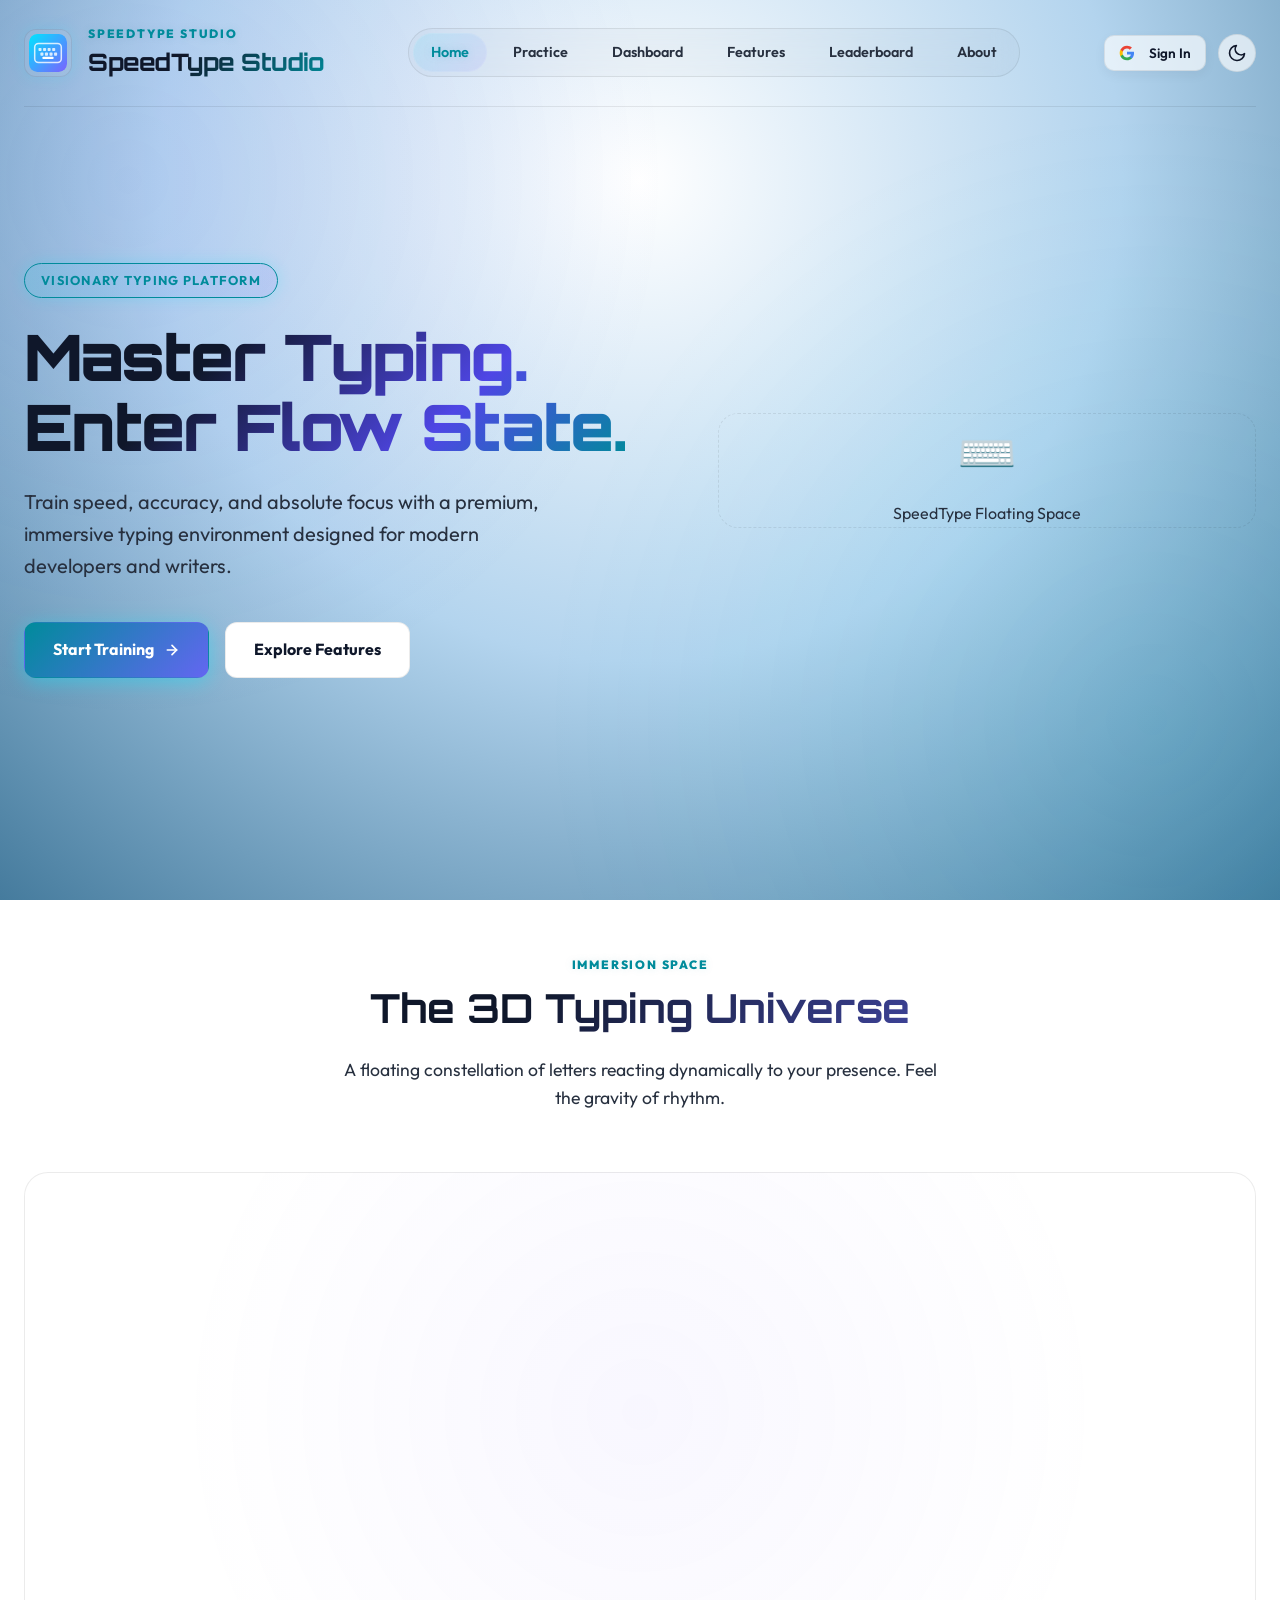
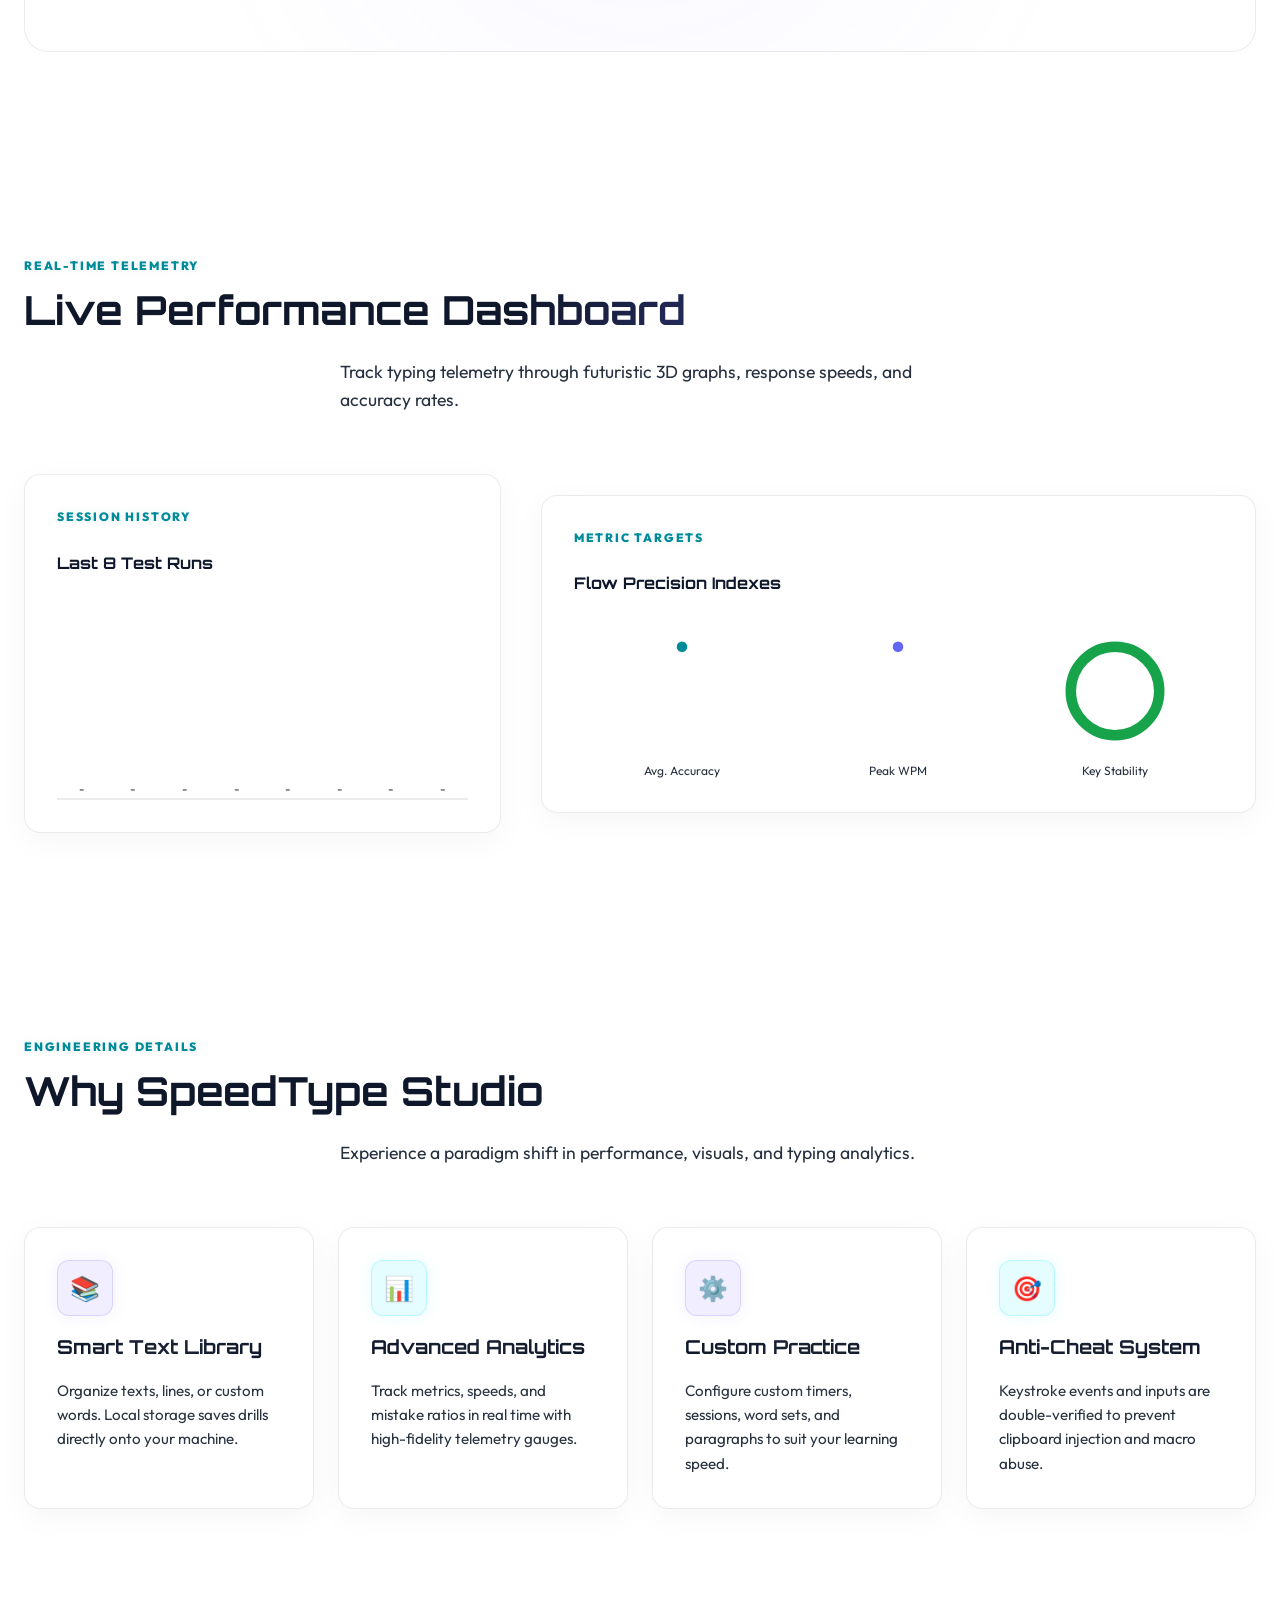
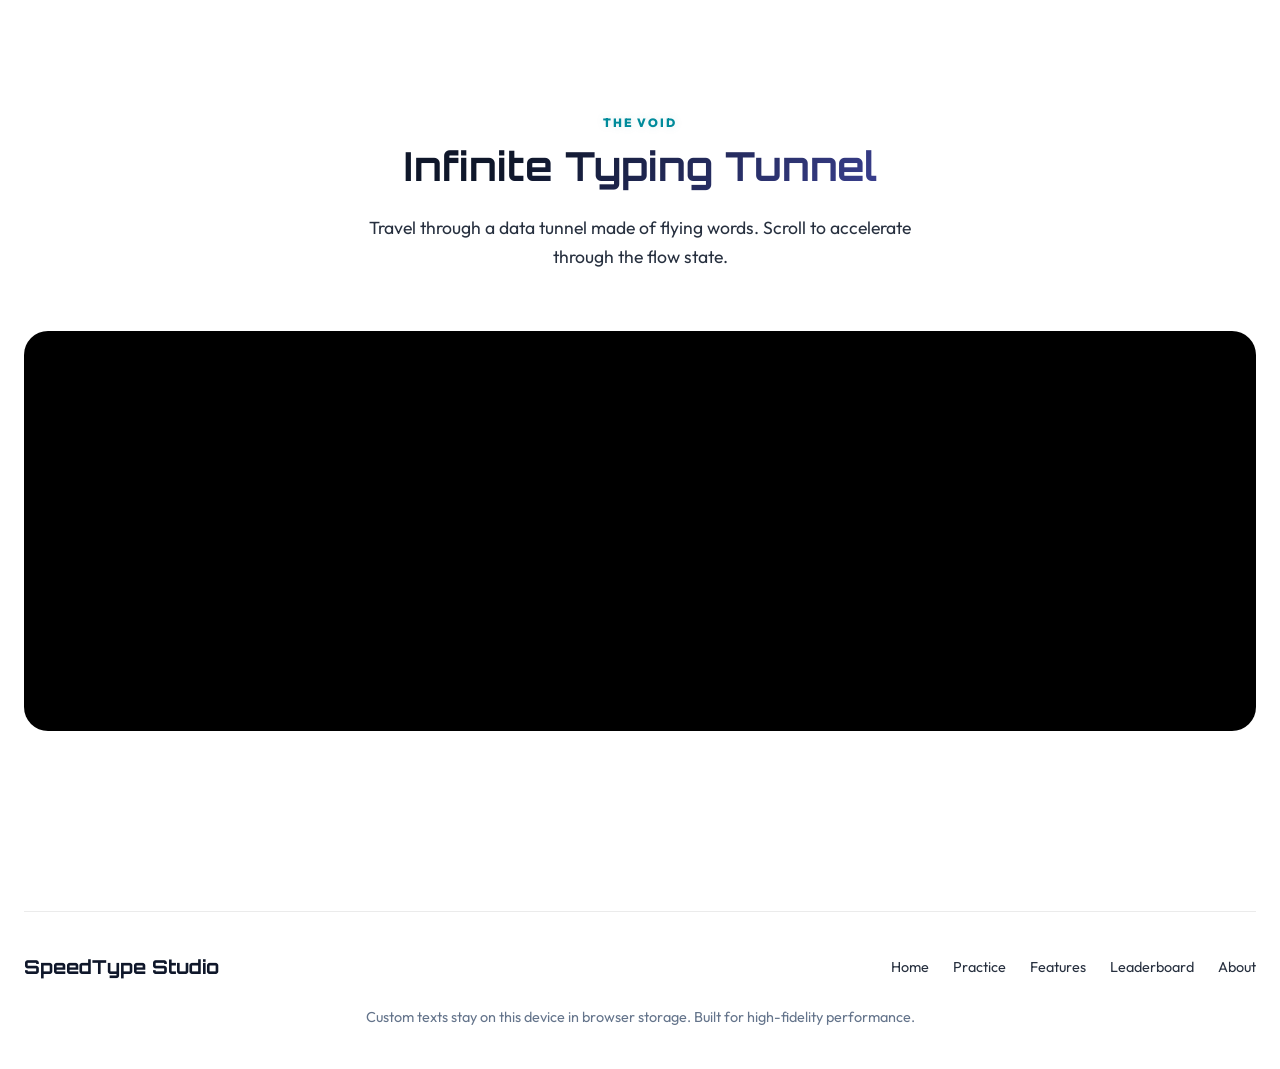
==== index.html @ 61d00ffe "Make typing input textarea editable and hide label Updated the textarea to be editable and modified " ====
<!doctype html>
<html lang="en">
  <head>
    <meta charset="utf-8">
    <meta name="viewport" content="width=device-width, initial-scale=1">
        <title>SpeedType Studio – Free Online Typing Test & WPM Practice</title>
    <meta name="description" content="Improve your typing speed and accuracy with SpeedType Studio. Practice typing tests, track WPM, and analyze your performance with real-time analytics.">
    <link rel="stylesheet" href="styles.css?v=2.0">
    <link rel="canonical" href="https://thakral98.github.io/rapid-typing-speed/" />
    
    <!-- Open Graph / Facebook -->
    <meta property="og:type" content="website">
    <meta property="og:url" content="https://thakral98.github.io/rapid-typing-speed/">
    <meta property="og:title" content="SpeedType Studio – Free Online Typing Test & WPM Practice">
    <meta property="og:description" content="Improve your typing speed and accuracy with SpeedType Studio. Practice typing tests, track WPM, and analyze your performance with real-time analytics.">
    <meta property="og:image" content="https://thakral98.github.io/rapid-typing-speed/assets/keyboard-dark.png">

    <!-- Twitter -->
    <meta property="twitter:card" content="summary_large_image">
    <meta property="twitter:url" content="https://thakral98.github.io/rapid-typing-speed/">
    <meta property="twitter:title" content="SpeedType Studio – Free Online Typing Test & WPM Practice">
    <meta property="twitter:description" content="Improve your typing speed and accuracy with SpeedType Studio. Practice typing tests, track WPM, and analyze your performance with real-time analytics.">
    <meta property="twitter:image" content="https://thakral98.github.io/rapid-typing-speed/assets/keyboard-dark.png">

    <!-- Structured Data / JSON-LD Schema -->
    <script type="application/ld+json">
    {
      "@context": "https://schema.org",
      "@type": "WebSite",
      "name": "SpeedType Studio",
      "url": "https://thakral98.github.io/rapid-typing-speed/",
      "description": "Improve your typing speed and accuracy with SpeedType Studio. Practice typing tests, track WPM, and analyze your performance with real-time stats.",
      "potentialAction": {
        "@type": "SearchAction",
        "target": "https://thakral98.github.io/rapid-typing-speed/?q={search_term_string}",
        "query-input": "required name=search_term_string"
      }
    }
    </script>
    <!-- Three.js & GSAP CDNs -->
    <script src="https://cdnjs.cloudflare.com/ajax/libs/three.js/r128/three.min.js"></script>
    <script src="https://cdnjs.cloudflare.com/ajax/libs/gsap/3.12.2/gsap.min.js"></script>
    <script src="https://cdnjs.cloudflare.com/ajax/libs/gsap/3.12.2/ScrollTrigger.min.js"></script>
  </head>
  <body>
    <!-- 3D Water Ripple Background Container -->
    <div id="water-background-container"></div>

    <!-- Background overlay gradients -->
    <div class="gradient-overlay"></div>

    <main class="app-shell">
      <!-- NAVIGATION TOPBAR -->
      <header class="topbar">
        <a href="#home" class="brand">
          <svg class="brand-mark" viewBox="0 0 100 100" fill="none" xmlns="http://www.w3.org/2000/svg">
            <rect width="100" height="100" rx="22" fill="url(#logo-grad)" />
            <rect x="15" y="25" width="70" height="50" rx="10" stroke="rgba(255,255,255,0.8)" stroke-width="4" />
            <!-- Space Bar -->
            <rect x="35" y="60" width="30" height="6" rx="3" fill="#FFFFFF" />
            <!-- Keyboard Keys -->
            <rect x="25" y="37" width="8" height="8" rx="2" fill="rgba(255,255,255,0.8)" />
            <rect x="37" y="37" width="8" height="8" rx="2" fill="rgba(255,255,255,0.8)" />
            <rect x="49" y="37" width="8" height="8" rx="2" fill="rgba(255,255,255,0.8)" />
            <rect x="61" y="37" width="8" height="8" rx="2" fill="rgba(255,255,255,0.8)" />
            <rect x="30" y="49" width="8" height="8" rx="2" fill="rgba(255,255,255,0.8)" />
            <rect x="42" y="49" width="8" height="8" rx="2" fill="rgba(255,255,255,0.8)" />
            <rect x="54" y="49" width="8" height="8" rx="2" fill="rgba(255,255,255,0.8)" />
            <rect x="66" y="49" width="8" height="8" rx="2" fill="rgba(255,255,255,0.8)" />
            <defs>
              <linearGradient id="logo-grad" x1="0" y1="0" x2="100" y2="100" gradientUnits="userSpaceOnUse">
                <stop stop-color="#00E5FF" />
                <stop offset="1" stop-color="#7B61FF" />
              </linearGradient>
            </defs>
          </svg>
          <div class="brand-copy">
            <p class="eyebrow">SpeedType Studio</p>
            <h1>SpeedType Studio</h1>
          </div>
        </a>
        
        <nav class="nav-links">
          <a href="#home" class="nav-link active">Home</a>
          <a href="#practice" class="nav-link">Practice</a>
          <a href="#dashboard" class="nav-link">Dashboard</a>
          <a href="#features" class="nav-link">Features</a>
          <a href="#leaderboard" class="nav-link">Leaderboard</a>
          <a href="#about" class="nav-link">About</a>
        </nav>

        <div class="topbar-actions" style="display: flex; align-items: center; gap: 12px;">
          <!-- Supabase Auth Control -->
          <div id="authContainer" class="auth-container">
            <button id="googleSignInBtn" class="btn btn-primary btn-sm auth-btn" style="padding: 8px 14px; gap: 8px; font-size: 0.85rem; border-radius: 10px; display: flex; align-items: center; border: none; font-weight: 600;">
              <svg class="google-icon" viewBox="0 0 24 24" width="16" height="16" fill="currentColor" style="margin-right: 6px;">
                <path d="M22.56 12.25c0-.78-.07-1.53-.2-2.25H12v4.26h5.92c-.26 1.37-1.04 2.53-2.21 3.31v2.77h3.57c2.08-1.92 3.28-4.74 3.28-8.09z" fill="#4285F4"/>
                <path d="M12 23c2.97 0 5.46-.98 7.28-2.66l-3.57-2.77c-.98.66-2.23 1.06-3.71 1.06-2.86 0-5.29-1.93-6.16-4.53H2.18v2.84C3.99 20.53 7.7 23 12 23z" fill="#34A853"/>
                <path d="M5.84 14.09c-.22-.66-.35-1.36-.35-2.09s.13-1.43.35-2.09V7.06H2.18C1.43 8.55 1 10.22 1 12s.43 3.45 1.18 4.94l2.85-2.22.81-.63z" fill="#FBBC05"/>
                <path d="M12 5.38c1.62 0 3.06.56 4.21 1.64l3.15-3.15C17.45 2.09 14.97 1 12 1 7.7 1 3.99 3.47 2.18 7.06l3.66 2.84c.87-2.6 3.3-4.53 6.16-4.53z" fill="#EA4335"/>
              </svg>
              Sign In
            </button>
            <div id="userProfileWidget" class="user-profile-widget" style="display: none; position: relative;">
              <button id="userMenuTrigger" class="user-menu-trigger" aria-haspopup="true" aria-expanded="false" style="background: var(--glass-bg); border: 1px solid var(--glass-border); padding: 6px 12px; border-radius: 12px; display: flex; align-items: center; gap: 8px; color: var(--text-color); cursor: pointer; transition: background 0.2s;">
                <img id="userAvatar" class="user-avatar" src="" alt="User avatar" style="width: 24px; height: 24px; border-radius: 50%; object-fit: cover;">
                <span id="usernameDisplay" class="user-display-name" style="font-size: 0.9rem; font-weight: 500;">Guest</span>
                <span class="dropdown-chevron" style="font-size: 0.7rem; opacity: 0.7;">▼</span>
              </button>
                       <div id="userDropdownMenu" class="user-dropdown-menu glass-panel" style="display: none; position: absolute; right: 0; top: calc(100% + 8px); width: 220px; z-index: 100; border-radius: 16px; padding: 12px; box-shadow: 0 10px 30px rgba(0,0,0,0.15); display: none; flex-direction: column; gap: 6px; transform-origin: top right; transition: all 0.2s ease;">
                <div class="user-menu-header" style="display: flex; flex-direction: column; padding: 4px 8px 8px;">
                  <strong id="menuUsername" style="font-size: 0.95rem; font-family: var(--font-heading); color: var(--text-color);">Username</strong>
                  <span id="menuEmail" class="menu-email" style="font-size: 0.75rem; color: var(--text-muted); word-break: break-all;">user@example.com</span>
                </div>
                <hr class="menu-divider" style="border: none; border-top: 1px solid var(--glass-border); margin: 4px 0;">
                <a href="#dashboard" class="menu-item" id="goToDashboardBtn" style="padding: 8px 12px; border-radius: 8px; font-size: 0.85rem; font-weight: 500; color: var(--text-color); text-decoration: none; display: block; transition: background 0.2s;">Dashboard</a>
                <button id="googleSignOutBtn" class="menu-item danger-item" style="width: 100%; text-align: left; background: none; border: none; padding: 8px 12px; border-radius: 8px; font-size: 0.85rem; font-weight: 500; color: var(--danger-color, #ff4d4d); cursor: pointer; transition: background 0.2s;">Sign Out</button>
              </div>
            </div>
          </div>
          
          <button id="themeToggle" class="theme-toggle-btn" aria-label="Toggle theme" title="Toggle theme">
            <svg class="sun-icon" viewBox="0 0 24 24" fill="none" stroke="currentColor" stroke-width="2" stroke-linecap="round" stroke-linejoin="round" style="width: 20px; height: 20px;"><circle cx="12" cy="12" r="5"></circle><line x1="12" y1="1" x2="12" y2="3"></line><line x1="12" y1="21" x2="12" y2="23"></line><line x1="4.22" y1="4.22" x2="5.64" y2="5.64"></line><line x1="18.36" y1="18.36" x2="19.78" y2="19.78"></line><line x1="1" y1="12" x2="3" y2="12"></line><line x1="21" y1="12" x2="23" y2="12"></line><line x1="4.22" y1="19.78" x2="5.64" y2="18.36"></line><line x1="18.36" y1="5.64" x2="19.78" y2="4.22"></line></svg>
            <svg class="moon-icon" viewBox="0 0 24 24" fill="none" stroke="currentColor" stroke-width="2" stroke-linecap="round" stroke-linejoin="round" style="width: 20px; height: 20px;"><path d="M21 12.79A9 9 0 1 1 11.21 3 7 7 0 0 0 21 12.79z"></path></svg>
          </button>
        </div>
      </header>

      <!-- ====================================================================
           1. HOME PAGE VIEW
           ==================================================================== -->
      <section id="home" class="page-view active">
        <!-- Hero Section -->
        <div class="hero-section">
          <div class="hero-content">
            <span class="hero-badge">VISIONARY TYPING PLATFORM</span>
            <h2 class="hero-title">Master Typing.<br>Enter Flow State.</h2>
            <p class="hero-subtitle">Train speed, accuracy, and absolute focus with a premium, immersive typing environment designed for modern developers and writers.</p>
            <div class="hero-actions">
              <a href="#practice" id="start-training-btn" class="btn btn-primary">
                Start Training
                <svg width="16" height="16" viewBox="0 0 24 24" fill="none" stroke="currentColor" stroke-width="2.5" stroke-linecap="round" stroke-linejoin="round"><line x1="5" y1="12" x2="19" y2="12"></line><polyline points="12 5 19 12 12 19"></polyline></svg>
              </a>
              <a href="#features" id="explore-features-btn" class="btn btn-secondary">Explore Features</a>
            </div>
          </div>
          <div class="hero-canvas-container" id="hero-canvas-container">
            <div class="keyboard-guide-card">
              <div class="reflection-overlay"></div>
              <img src="assets/keyboard-guide-light.png" alt="Touch typing keyboard guide" class="keyboard-guide-img light-only" loading="lazy">
              <img src="assets/keyboard-guide-dark.png" alt="Touch typing keyboard guide" class="keyboard-guide-img dark-only" loading="lazy">
            </div>
          </div>
        </div>



        <!-- 3D Typing Universe -->
        <div class="universe-section">
          <div class="section-header">
            <span class="eyebrow">IMMERSION SPACE</span>
            <h3 class="section-title">The 3D Typing Universe</h3>
            <p class="section-subtitle">A floating constellation of letters reacting dynamically to your presence. Feel the gravity of rhythm.</p>
          </div>
          <div class="universe-canvas-container" id="universe-canvas-container">
            <!-- Three.js letter-sphere canvas loaded here -->
          </div>
        </div>

        <!-- Live Performance Visualization -->
        <div class="dashboard-section">
          <div class="section-header">
            <span class="eyebrow">REAL-TIME TELEMETRY</span>
            <h3 class="section-title">Live Performance Dashboard</h3>
            <p class="section-subtitle">Track typing telemetry through futuristic 3D graphs, response speeds, and accuracy rates.</p>
          </div>
          <div class="dashboard-grid">
            <div class="mock-analytics-card glass-panel">
              <span class="eyebrow">SESSION HISTORY</span>
              <h4 style="font-family: var(--font-heading);">Last 8 Test Runs</h4>
              <div class="mock-chart-container" id="homeChartContainer">
                <div class="chart-bar-wrapper">
                  <div class="chart-bar" style="height: 0%"></div>
                  <span class="chart-label">-</span>
                </div>
                <div class="chart-bar-wrapper">
                  <div class="chart-bar" style="height: 0%"></div>
                  <span class="chart-label">-</span>
                </div>
                <div class="chart-bar-wrapper">
                  <div class="chart-bar" style="height: 0%"></div>
                  <span class="chart-label">-</span>
                </div>
                <div class="chart-bar-wrapper">
                  <div class="chart-bar" style="height: 0%"></div>
                  <span class="chart-label">-</span>
                </div>
                <div class="chart-bar-wrapper">
                  <div class="chart-bar" style="height: 0%"></div>
                  <span class="chart-label">-</span>
                </div>
                <div class="chart-bar-wrapper">
                  <div class="chart-bar" style="height: 0%"></div>
                  <span class="chart-label">-</span>
                </div>
                <div class="chart-bar-wrapper">
                  <div class="chart-bar" style="height: 0%"></div>
                  <span class="chart-label">-</span>
                </div>
                <div class="chart-bar-wrapper">
                  <div class="chart-bar" style="height: 0%"></div>
                  <span class="chart-label">-</span>
                </div>
              </div>
            </div>
            
            <div class="mock-analytics-card glass-panel">
              <span class="eyebrow">METRIC TARGETS</span>
              <h4 style="font-family: var(--font-heading);">Flow Precision Indexes</h4>
              <div class="accuracy-ring-container">
                <div class="ring-card">
                  <svg viewBox="0 0 36 36" class="circular-chart">
                    <path class="circle-bg" d="M18 2.0845 a 15.9155 15.9155 0 0 1 0 31.831 a 15.9155 15.9155 0 0 1 0 -31.831" />
                    <path id="homeAvgAccuracyRing" class="circle circle-primary" stroke-dasharray="0, 100" d="M18 2.0845 a 15.9155 15.9155 0 0 1 0 31.831 a 15.9155 15.9155 0 0 1 0 -31.831" />
                    <text id="homeAvgAccuracyText" x="18" y="20.35" class="ring-percentage">0%</text>
                  </svg>
                  <span class="chart-label">Avg. Accuracy</span>
                </div>
                <div class="ring-card">
                  <svg viewBox="0 0 36 36" class="circular-chart">
                    <path class="circle-bg" d="M18 2.0845 a 15.9155 15.9155 0 0 1 0 31.831 a 15.9155 15.9155 0 0 1 0 -31.831" />
                    <path id="homePeakWpmRing" class="circle circle-secondary" stroke-dasharray="0, 100" d="M18 2.0845 a 15.9155 15.9155 0 0 1 0 31.831 a 15.9155 15.9155 0 0 1 0 -31.831" />
                    <text id="homePeakWpmText" x="18" y="20.35" class="ring-percentage">0</text>
                  </svg>
                  <span class="chart-label">Peak WPM</span>
                </div>
                <div class="ring-card">
                  <svg viewBox="0 0 36 36" class="circular-chart">
                    <path class="circle-bg" d="M18 2.0845 a 15.9155 15.9155 0 0 1 0 31.831 a 15.9155 15.9155 0 0 1 0 -31.831" />
                    <path id="homeStabilityRing" class="circle circle-success" stroke-dasharray="0, 100" d="M18 2.0845 a 15.9155 15.9155 0 0 1 0 31.831 a 15.9155 15.9155 0 0 1 0 -31.831" />
                    <text id="homeStabilityText" x="18" y="20.35" class="ring-percentage">0%</text>
                  </svg>
                  <span class="chart-label">Key Stability</span>
                </div>
              </div>
            </div>
          </div>
        </div>

        <!-- Why SpeedType Studio -->
        <div class="why-section">
          <div class="section-header">
            <span class="eyebrow">ENGINEERING DETAILS</span>
            <h3 class="section-title">Why SpeedType Studio</h3>
            <p class="section-subtitle">Experience a paradigm shift in performance, visuals, and typing analytics.</p>
          </div>
          <div class="why-grid">
            <div class="feature-card glass-panel">
              <div class="feature-icon-container">📚</div>
              <h3>Smart Text Library</h3>
              <p>Organize texts, lines, or custom words. Local storage saves drills directly onto your machine.</p>
            </div>
            <div class="feature-card glass-panel">
              <div class="feature-icon-container">📊</div>
              <h3>Advanced Analytics</h3>
              <p>Track metrics, speeds, and mistake ratios in real time with high-fidelity telemetry gauges.</p>
            </div>
            <div class="feature-card glass-panel">
              <div class="feature-icon-container">⚙️</div>
              <h3>Custom Practice</h3>
              <p>Configure custom timers, sessions, word sets, and paragraphs to suit your learning speed.</p>
            </div>
            <div class="feature-card glass-panel">
              <div class="feature-icon-container">🎯</div>
              <h3>Anti-Cheat System</h3>
              <p>Keystroke events and inputs are double-verified to prevent clipboard injection and macro abuse.</p>
            </div>
          </div>
        </div>

        <!-- Infinite Typing Tunnel -->
        <div class="tunnel-section">
          <div class="section-header">
            <span class="eyebrow">THE VOID</span>
            <h3 class="section-title">Infinite Typing Tunnel</h3>
            <p class="section-subtitle">Travel through a data tunnel made of flying words. Scroll to accelerate through the flow state.</p>
          </div>
          <div class="tunnel-container" id="tunnel-container">
            <!-- Three.js flying word tunnel loaded here -->
          </div>
        </div>
      </section>

      <!-- ====================================================================
           2. PRACTICE PAGE VIEW
           ==================================================================== -->
      <section id="practice" class="page-view">
        <div class="workbench">
          <!-- Left side: Challenge Panel -->
          <section class="typing-panel glass-panel" aria-labelledby="practiceTitle">
            <div class="panel-header">
              <div>
                <p class="eyebrow">ACTIVE PRACTICE DRILL</p>
                <h2 id="practiceTitle" style="font-family: var(--font-heading); font-size: 1.5rem; margin-top: 4px;">Build speed with your own text</h2>
              </div>
              <div class="mode-control" role="group" aria-label="Practice mode">
                <button class="mode-button is-active" type="button" data-mode="paragraph" aria-pressed="true">Paragraph</button>
                <button class="mode-button" type="button" data-mode="lines" aria-pressed="false">Lines</button>
                <button class="mode-button" type="button" data-mode="words" aria-pressed="false">Words</button>
              </div>
            </div>

            <div class="target-tools">
              <label class="field-label" for="passageSelect">Active Passage</label>
              <select id="passageSelect"></select>
              <button class="icon-button" id="randomButton" type="button" title="Pick another text" aria-label="Pick another text">↻</button>
              <button class="icon-button danger" id="deleteButton" type="button" title="Delete selected saved text" aria-label="Delete selected saved text">×</button>
            </div>

            <!-- Target typing text display -->
            <div class="target-text" id="targetText" aria-label="Text to type"></div>

            <!-- Blocked input textarea -->
            <label class="field-label" for="typingInput" style="display: none;">Your Keystrokes</label>
            <textarea id="typingInput" spellcheck="false" autocomplete="off" autocapitalize="off" placeholder="Start typing here..."></textarea>

            <div class="action-row">
              <div class="btn-control-group">
                <button class="btn btn-primary" id="restartButton" type="button">Restart</button>
                <button class="btn btn-secondary" id="pauseButton" type="button">Pause</button>
                <button class="btn btn-secondary" id="newTestButton" type="button">New test</button>
              </div>
              <span class="session-state" id="sessionState">Ready</span>
            </div>
          </section>

          <!-- Right side: Real-time Stats & Virtual Keyboard -->
          <aside class="stats-panel" aria-label="Typing statistics">
            <div class="glass-panel" style="padding: 24px;">
              <h3 class="stats-panel-header">Telemetry</h3>
              <div class="stat-grid" style="margin-top: 16px;">
                <div class="stat">
                  <span class="stat-label">WPM</span>
                  <strong id="wpm">0</strong>
                </div>
                <div class="stat">
                  <span class="stat-label">Accuracy</span>
                  <strong id="accuracy">100%</strong>
                </div>
                <div class="stat">
                  <span class="stat-label">Errors</span>
                  <strong id="errors">0</strong>
                </div>
                <div class="stat">
                  <span class="stat-label">Time Left</span>
                  <strong id="time">10:00</strong>
                </div>
                <div class="stat">
                  <span class="stat-label">Words</span>
                  <strong id="wordTotal">0</strong>
                </div>
                <div class="stat">
                  <span class="stat-label">Limit</span>
                  <strong id="sessionLimit">10m</strong>
                </div>
              </div>

              <div class="progress-block" style="margin-top: 24px;">
                <div class="progress-copy">
                  <span>Session Progress</span>
                  <strong id="progressText">0%</strong>
                </div>
                <div class="progress-track" aria-hidden="true">
                  <span id="progressBar"></span>
                </div>
              </div>
            </div>

            <!-- Virtual Layout Keyboard -->
            <div class="keyboard-map glass-panel" aria-label="Current key map">
              <div class="key-row number-row">
                <span class="f-pinky" data-key="1">1</span><span class="f-ring" data-key="2">2</span><span class="f-middle" data-key="3">3</span><span class="f-index" data-key="4">4</span><span class="f-index" data-key="5">5</span><span class="f-index" data-key="6">6</span><span class="f-index" data-key="7">7</span><span class="f-middle" data-key="8">8</span><span class="f-ring" data-key="9">9</span><span class="f-pinky" data-key="0">0</span>
              </div>
              <div class="key-row">
                <span class="f-pinky" data-key="Q">Q</span><span class="f-ring" data-key="W">W</span><span class="f-middle" data-key="E">E</span><span class="f-index" data-key="R">R</span><span class="f-index" data-key="T">T</span><span class="f-index" data-key="Y">Y</span><span class="f-index" data-key="U">U</span><span class="f-middle" data-key="I">I</span><span class="f-ring" data-key="O">O</span><span class="f-pinky" data-key="P">P</span>
              </div>
              <div class="key-row offset-one">
                <span class="f-pinky" data-key="A">A</span><span class="f-ring" data-key="S">S</span><span class="f-middle" data-key="D">D</span><span class="f-index" data-key="F">F</span><span class="f-index" data-key="G">G</span><span class="f-index" data-key="H">H</span><span class="f-index" data-key="J">J</span><span class="f-middle" data-key="K">K</span><span class="f-ring" data-key="L">L</span>
              </div>
              <div class="key-row offset-two">
                <span class="f-pinky" data-key="Z">Z</span><span class="f-ring" data-key="X">X</span><span class="f-middle" data-key="C">C</span><span class="f-index" data-key="V">V</span><span class="f-index" data-key="B">B</span><span class="f-index" data-key="N">N</span><span class="f-index" data-key="M">M</span>
              </div>
              <div class="key-row symbol-row">
                <span class="f-middle" data-key=",">,</span><span class="f-ring" data-key=".">.</span><span class="f-middle" data-key=";">;</span><span class="f-ring" data-key=":">:</span><span class="f-pinky" data-key="'">'</span><span class="f-pinky" data-key="&quot;">"</span><span class="f-pinky" data-key="?">?</span><span class="f-pinky" data-key="!">!</span><span class="f-pinky" data-key="-">-</span>
              </div>
              <div class="key-row">
                <span class="wide-key f-thumb" data-key="SPACE">SPACE</span><span class="wide-key f-pinky" data-key="ENTER">ENTER</span>
              </div>
            </div>

            <!-- Hand Guide Visualization (Modern, Transparent HUD) -->
            <div class="hands-container" aria-hidden="true">
              <span class="hands-label">Finger Positioning Guide</span>
              <svg class="hands-svg" viewBox="0 0 360 120" width="100%" height="120" xmlns="http://www.w3.org/2000/svg">
                <g class="left-hand" stroke="var(--text-muted)" stroke-width="2" fill="none" opacity="0.85">
                  <!-- Palm wireframe -->
                  <path d="M 68,115 C 68,115 70,85 60,80 C 50,75 52,78 52,78 L 70,68 L 88,65 L 106,68 L 116,92 C 116,92 110,110 102,115 Z" fill="rgba(255, 255, 255, 0.01)" stroke="var(--glass-border)"/>
                  <!-- Left Pinky -->
                  <path id="lh-pinky" class="hand-finger f-pinky-target" d="M 55,75 L 50,48" stroke-linecap="round" stroke-width="9"/>
                  <!-- Left Ring -->
                  <path id="lh-ring" class="hand-finger f-ring-target" d="M 70,68 L 67,34" stroke-linecap="round" stroke-width="9"/>
                  <!-- Left Middle -->
                  <path id="lh-middle" class="hand-finger f-middle-target" d="M 88,65 L 88,28" stroke-linecap="round" stroke-width="9"/>
                  <!-- Left Index -->
                  <path id="lh-index" class="hand-finger f-index-target" d="M 106,68 L 109,36" stroke-linecap="round" stroke-width="9"/>
                  <!-- Left Thumb -->
                  <path id="lh-thumb" class="hand-finger f-thumb-target" d="M 116,92 L 132,78" stroke-linecap="round" stroke-width="9"/>
                </g>
                <g class="right-hand" stroke="var(--text-muted)" stroke-width="2" fill="none" opacity="0.85">
                  <!-- Palm wireframe -->
                  <path d="M 292,115 C 292,115 290,85 300,80 C 310,75 308,78 308,78 L 290,68 L 272,65 L 254,68 L 244,92 C 244,92 250,110 258,115 Z" fill="rgba(255, 255, 255, 0.01)" stroke="var(--glass-border)"/>
                  <!-- Right Thumb -->
                  <path id="rh-thumb" class="hand-finger f-thumb-target" d="M 244,92 L 228,78" stroke-linecap="round" stroke-width="9"/>
                  <!-- Right Index -->
                  <path id="rh-index" class="hand-finger f-index-target" d="M 254,68 L 251,36" stroke-linecap="round" stroke-width="9"/>
                  <!-- Right Middle -->
                  <path id="rh-middle" class="hand-finger f-middle-target" d="M 272,65 L 272,28" stroke-linecap="round" stroke-width="9"/>
                  <!-- Right Ring -->
                  <path id="rh-ring" class="hand-finger f-ring-target" d="M 290,68 L 293,34" stroke-linecap="round" stroke-width="9"/>
                  <!-- Right Pinky -->
                  <path id="rh-pinky" class="hand-finger f-pinky-target" d="M 305,75 L 310,48" stroke-linecap="round" stroke-width="9"/>
                </g>
              </svg>
            </div>
          </aside>
        </div>

        <!-- Custom texts panel -->
        <section class="library-panel glass-panel" aria-labelledby="libraryTitle">
          <div class="library-copy">
            <p class="eyebrow">YOUR TEXT LIBRARY</p>
            <h2 id="libraryTitle" style="font-family: var(--font-heading); margin-top: 4px;">Paste paragraphs, separate lines, or small words</h2>
          </div>
          <div class="editor-grid">
            <div class="editor-fields">
              <label class="field-label" for="customTitle">Passage Title</label>
              <input id="customTitle" type="text" maxlength="60" placeholder="Example: JavaScript interview code snippets">
              <label class="field-label" for="customText">Practice Text Content</label>
              <textarea id="customText" spellcheck="false" placeholder="Paste your custom paragraph, line sets, or word sequences here..."></textarea>
              <div class="action-row">
                <button class="btn btn-primary" id="saveCustomButton" type="button">Save Text</button>
                <button class="btn btn-secondary" id="useDraftButton" type="button">Use Draft Now</button>
              </div>
            </div>
            <div style="display: flex; flex-direction: column; gap: 8px;">
              <label class="field-label">Saved Custom Texts</label>
              <div class="saved-list" id="savedList" aria-live="polite"></div>
            </div>
          </div>
        </section>
      </section>

      <!-- ====================================================================
           2.5. DASHBOARD PAGE VIEW
           ==================================================================== -->
      <section id="dashboard" class="page-view">
        <div class="dashboard-page-container">
          <div class="section-header">
            <span class="eyebrow">USER AREA</span>
            <h3 class="section-title">Your Studio Dashboard</h3>
            <p class="section-subtitle">Track your typing progress, analyze telemetry, and view your history.</p>
          </div>

          <div class="dashboard-layout-grid">
            <!-- Left: Profile and Lifetime Stats -->
            <div class="profile-stats-column">
              <!-- Profile Card -->
              <div class="profile-card glass-panel">
                <div class="profile-header-info">
                  <div class="profile-avatar-container">
                    <img id="dbProfileAvatar" src="assets/keyboard-guide-light.png" alt="Profile avatar" class="db-profile-avatar">
                  </div>
                  <div class="profile-text-info">
                    <h4 id="dbProfileName">Guest User</h4>
                    <p id="dbProfileEmail" class="eyebrow">Not signed in</p>
                  </div>
                </div>
                <div class="profile-status-badge anonymous-badge" id="dbAuthStatusBadge">
                  Offline Mode
                </div>
              </div>

              <!-- Lifetime Telemetry -->
              <div class="lifetime-stats-card glass-panel">
                <span class="eyebrow">LIFETIME TELEMETRY</span>
                <h4 style="font-family: var(--font-heading); margin-bottom: 20px;">Performance Overview</h4>
                <div class="lifetime-stats-grid">
                  <div class="l-stat">
                    <span class="l-stat-label">Peak WPM</span>
                    <strong id="dbPeakWpm">0</strong>
                  </div>
                  <div class="l-stat">
                    <span class="l-stat-label">Average WPM</span>
                    <strong id="dbAvgWpm">0</strong>
                  </div>
                  <div class="l-stat">
                    <span class="l-stat-label">Average Accuracy</span>
                    <strong id="dbAvgAccuracy">100%</strong>
                  </div>
                  <div class="l-stat">
                    <span class="l-stat-label">Races Completed</span>
                    <strong id="dbTotalRaces">0</strong>
                  </div>
                </div>
              </div>
            </div>

            <!-- Right: Performance Graph & Typing History Log -->
            <div class="detailed-analytics-column">
              <!-- Bar Chart Card -->
              <div class="glass-panel" style="padding: 24px;">
                <span class="eyebrow">PROGRESS CURVE</span>
                <h4 style="font-family: var(--font-heading); margin-bottom: 16px;">Speed in Last 8 Tests</h4>
                <div class="mock-chart-container" id="dbChartContainer">
                  <div class="chart-bar-wrapper"><div class="chart-bar" style="height: 0%;"></div><span class="chart-label">-</span></div>
                  <div class="chart-bar-wrapper"><div class="chart-bar" style="height: 0%;"></div><span class="chart-label">-</span></div>
                  <div class="chart-bar-wrapper"><div class="chart-bar" style="height: 0%;"></div><span class="chart-label">-</span></div>
                  <div class="chart-bar-wrapper"><div class="chart-bar" style="height: 0%;"></div><span class="chart-label">-</span></div>
                  <div class="chart-bar-wrapper"><div class="chart-bar" style="height: 0%;"></div><span class="chart-label">-</span></div>
                  <div class="chart-bar-wrapper"><div class="chart-bar" style="height: 0%;"></div><span class="chart-label">-</span></div>
                  <div class="chart-bar-wrapper"><div class="chart-bar" style="height: 0%;"></div><span class="chart-label">-</span></div>
                  <div class="chart-bar-wrapper"><div class="chart-bar" style="height: 0%;"></div><span class="chart-label">-</span></div>
                </div>
              </div>

              <!-- Typing History Table -->
              <div class="glass-panel" style="padding: 24px; margin-top: 24px; display: flex; flex-direction: column; gap: 16px;">
                <div style="display: flex; justify-content: space-between; align-items: center;">
                  <div>
                    <span class="eyebrow">RUN MATRIX</span>
                    <h4 style="font-family: var(--font-heading);">Recent Typing History</h4>
                  </div>
                  <button id="clearHistoryBtn" class="btn btn-secondary" style="padding: 6px 12px; font-size: 0.8rem; border-radius: 8px; cursor: pointer;">Clear Runs</button>
                </div>
                <div class="history-table-wrapper" style="overflow-x: auto; max-height: 350px;">
                  <table class="leaderboard-table" id="dbHistoryTable">
                    <thead>
                      <tr>
                        <th>Date</th>
                        <th>Passage</th>
                        <th>Speed</th>
                        <th>Accuracy</th>
                        <th>Errors</th>
                      </tr>
                    </thead>
                    <tbody id="dbHistoryBody">
                      <tr>
                        <td colspan="5" style="text-align: center; color: var(--text-muted); padding: 32px 0;">No races completed yet. Go to Practice to start!</td>
                      </tr>
                    </tbody>
                  </table>
                </div>
              </div>
            </div>
          </div>
        </div>
      </section>

      <!-- ====================================================================
           3. FEATURES PAGE VIEW
           ==================================================================== -->
      <section id="features" class="page-view">
        <div class="features-section">
          <div class="section-header">
            <span class="eyebrow">STUDIO SUITE</span>
            <h3 class="section-title">Core System Features</h3>
            <p class="section-subtitle">A deep dive into the engineering mechanics powering SpeedType Studio.</p>
          </div>
          
          <div class="features-storytelling">
            <!-- Row 1 -->
            <div class="feature-row">
              <div class="feature-visual">
                <div class="feature-visual-icon">📊</div>
              </div>
              <div class="feature-desc">
                <span class="eyebrow">TELEMETRY</span>
                <h3>Typing Analytics</h3>
                <p>Track metrics, average speeds, error counts, and character logs in real time. Visual accuracy gauges help maintain keyboard positioning guidelines.</p>
              </div>
            </div>

            <!-- Row 2 -->
            <div class="feature-row">
              <div class="feature-visual">
                <div class="feature-visual-icon">🔒</div>
              </div>
              <div class="feature-desc">
                <span class="eyebrow">PROTECTION</span>
                <h3>Focus Key Lock</h3>
                <p>Our typing core locks standard system keys to keep your typing inputs uninterrupted. No clipboard insertions or accidental key shortcuts interfere with tests.</p>
              </div>
            </div>

            <!-- Row 3 -->
            <div class="feature-row">
              <div class="feature-visual">
                <div class="feature-visual-icon">🤖</div>
              </div>
              <div class="feature-desc">
                <span class="eyebrow">INTELLIGENCE</span>
                <h3>AI Performance Coach</h3>
                <p>Future iterations will feature an AI performance evaluator analyzing specific finger speeds, transitions, and delay cycles, suggesting corrective drills.</p>
              </div>
            </div>
          </div>
        </div>
      </section>

      <!-- ====================================================================
           4. LEADERBOARD PAGE VIEW
           ==================================================================== -->
      <section id="leaderboard" class="page-view">
        <div class="leaderboard-section">
          <div class="section-header">
            <span class="eyebrow">HIGH PRECISION LEAGUE</span>
            <h3 class="section-title">World Leaderboards</h3>
            <p class="section-subtitle">Real-time standings of global typing precision and raw speeds.</p>
          </div>

          <!-- Auth Callout for Leaderboard -->
          <div id="leaderboardAuthCallout" class="glass-panel" style="padding: 16px; margin: 20px auto 30px; text-align: center; display: none; align-items: center; justify-content: center; gap: 16px; border: 1px solid var(--glass-border); border-radius: 12px; max-width: 800px;">
            <p style="margin: 0; font-size: 0.9rem; font-weight: 500;">Want to see your name on the board? Sign in with Google to upload your scores!</p>
            <button id="leaderboardSignInBtn" class="btn btn-primary" style="padding: 8px 16px; font-size: 0.85rem; border-radius: 10px; cursor: pointer;">Sign In</button>
          </div>

          <div class="leaderboard-cards" id="leaderboardCardsContainer">
            <!-- Rank 2 -->
            <div class="top-player-card glass-panel rank-2" id="leaderboardRank2Card">
              <div class="rank-badge">2</div>
              <div class="player-avatar" id="leaderboardRank2Avatar">🥈</div>
              <div class="player-name" id="leaderboardRank2Name">Lovelace.Dev</div>
              <div class="player-wpm" id="leaderboardRank2Wpm">138 WPM</div>
              <div class="player-accuracy" id="leaderboardRank2Accuracy">99.2% Accuracy</div>
            </div>

            <!-- Rank 1 -->
            <div class="top-player-card glass-panel rank-1" id="leaderboardRank1Card">
              <div class="rank-badge">1</div>
              <div class="player-avatar" id="leaderboardRank1Avatar">👑</div>
              <div class="player-name" id="leaderboardRank1Name">FlowTypist_x0</div>
              <div class="player-wpm" id="leaderboardRank1Wpm">152 WPM</div>
              <div class="player-accuracy" id="leaderboardRank1Accuracy">99.8% Accuracy</div>
            </div>

            <!-- Rank 3 -->
            <div class="top-player-card glass-panel rank-3" id="leaderboardRank3Card">
              <div class="rank-badge">3</div>
              <div class="player-avatar" id="leaderboardRank3Avatar">🥉</div>
              <div class="player-name" id="leaderboardRank3Name">Woz_KeyStroke</div>
              <div class="player-wpm" id="leaderboardRank3Wpm">124 WPM</div>
              <div class="player-accuracy" id="leaderboardRank3Accuracy">98.5% Accuracy</div>
            </div>
          </div>

          <div class="leaderboard-table-container glass-panel">
            <table class="leaderboard-table">
              <thead>
                <tr>
                  <th>Rank</th>
                  <th>User</th>
                  <th>Speed</th>
                  <th>Accuracy</th>
                  <th>Platform Key</th>
                </tr>
              </thead>
              <tbody id="leaderboardTableBody">
                <tr>
                  <td colspan="5" style="text-align: center; color: var(--text-muted); padding: 32px 0;">Loading leaderboards...</td>
                </tr>
              </tbody>
            </table>
          </div>
        </div>
      </section>

      <!-- ====================================================================
           5. ABOUT PAGE VIEW
           ==================================================================== -->
      <section id="about" class="page-view">
        <div class="about-section">
          <div class="section-header">
            <span class="eyebrow">OUR CORE PRINCIPLE</span>
            <h3 class="section-title">Immersive Mastery</h3>
            <p class="section-subtitle">Building the most visual, responsive, and robust typing interface on the internet.</p>
          </div>

          <div class="about-story">
            <div class="about-text">
              <h3>Enter the Flow State</h3>
              <p>Typing is not merely a method of typing characters. It is the bandwidth between human thought processes and digital logic. At SpeedType Studio, we build layouts and telemetry graphs that help you lock out external noise and focus on key rhythm.</p>
              <p>We leverage hardware acceleration, WebGL particle systems, and native layout features to construct typing feedback that mimics flow state focus.</p>
            </div>
            
            <div class="about-timeline">
              <div class="timeline-item">
                <div class="timeline-dot"></div>
                <div class="timeline-year">Q1 2026</div>
                <div class="timeline-title">Project Conception</div>
                <div class="timeline-desc">Initial creation of the key-locking system and client-side storage frameworks.</div>
              </div>
              <div class="timeline-item">
                <div class="timeline-dot"></div>
                <div class="timeline-year">Q2 2026</div>
                <div class="timeline-title">SpeedType Studio 3D Upgrade</div>
                <div class="timeline-dot" style="border-color: var(--primary-color);"></div>
                <div class="timeline-desc">Migrated standard HTML controls to a glassmorphic 3D experience featuring Three.js orbiting systems.</div>
              </div>
              <div class="timeline-item">
                <div class="timeline-dot"></div>
                <div class="timeline-year">Q3 2026</div>
                <div class="timeline-title">AI Integration & APIs</div>
                <div class="timeline-desc">Deployment of real-time diagnostic advisors suggesting customized corrective character drills.</div>
              </div>
            </div>
          </div>
        </div>
      </section>

      <!-- MODAL BACKDROP / IDLE PAUSE -->
      <div class="modal-backdrop" id="idleModal" role="dialog" aria-modal="true" aria-labelledby="idleTitle">
        <div class="modal-card">
          <span class="eyebrow" style="color: var(--secondary-color);">AUTO PAUSE</span>
          <h2 id="idleTitle">Typing Paused</h2>
          <p>You have been inactive for 5 seconds. Countdowns and stats are paused to protect your averages.</p>
          <div class="action-row">
            <button class="btn btn-primary" id="resumeModalButton" type="button">Resume Typing</button>
            <button class="btn btn-secondary" id="restartModalButton" type="button">Restart Test</button>
          </div>
        </div>
      </div>

      <!-- MODAL BACKDROP / DRILL SELECTOR -->
      <div class="modal-backdrop" id="drillSelectorModal" role="dialog" aria-modal="true" aria-labelledby="drillTitle">
        <div class="modal-card" style="max-width: 760px; padding: 28px;">
          <span class="eyebrow" style="color: var(--primary-color);">TRAINING SELECTOR</span>
          <h2 id="drillTitle" style="margin-bottom: 20px;">Choose Your Practice Focus</h2>
          
          <div class="drill-grid">
            <button class="drill-card-btn glass-panel" data-drill-id="home-row" type="button">
              <span class="drill-icon">🏠</span>
              <div class="drill-info">
                <strong>Home Row</strong>
                <span>A, S, D, F, G, H, J, K, L</span>
              </div>
            </button>
            <button class="drill-card-btn glass-panel" data-drill-id="top-row" type="button">
              <span class="drill-icon">⬆️</span>
              <div class="drill-info">
                <strong>Top Row</strong>
                <span>Q, W, E, R, T, Y, U, I, O, P</span>
              </div>
            </button>
            <button class="drill-card-btn glass-panel" data-drill-id="bottom-row" type="button">
              <span class="drill-icon">⬇️</span>
              <div class="drill-info">
                <strong>Bottom Row</strong>
                <span>Z, X, C, V, B, N, M</span>
              </div>
            </button>
            <button class="drill-card-btn glass-panel" data-drill-id="extreme-left" type="button">
              <span class="drill-icon">👈</span>
              <div class="drill-info">
                <strong>Extreme Left</strong>
                <span>Q, W, E, A, S, Z, X</span>
              </div>
            </button>
            <button class="drill-card-btn glass-panel" data-drill-id="extreme-right" type="button">
              <span class="drill-icon">👉</span>
              <div class="drill-info">
                <strong>Extreme Right</strong>
                <span>Y, U, I, O, P, H, J, K, L...</span>
              </div>
            </button>
            <button class="drill-card-btn glass-panel" data-drill-id="mid" type="button">
              <span class="drill-icon">🎯</span>
              <div class="drill-info">
                <strong>Mid Keys</strong>
                <span>T, Y, G, H, B, N</span>
              </div>
            </button>
            <button class="drill-card-btn glass-panel" data-drill-id="paragraph" type="button" style="grid-column: 1 / -1;">
              <span class="drill-icon">📝</span>
              <div class="drill-info">
                <strong>Paragraph (Default)</strong>
                <span>Real-world paragraphs, complex transitions</span>
              </div>
            </button>
          </div>
          
          <div class="action-row" style="margin-top: 24px; justify-content: center;">
            <button class="btn btn-secondary" id="closeDrillSelectorButton" type="button">Cancel</button>
          </div>
        </div>
      </div>

      <!-- Keystroke effects canvas-like container -->
      <div class="keystroke-effects" id="keystrokeEffects" aria-hidden="true"></div>

      <!-- FOOTER -->
      <footer class="site-note">
        <div class="footer-content">
          <span class="footer-brand">SpeedType Studio</span>
          <div class="footer-links">
            <a href="#home" class="footer-link">Home</a>
            <a href="#practice" class="footer-link">Practice</a>
            <a href="#features" class="footer-link">Features</a>
            <a href="#leaderboard" class="footer-link">Leaderboard</a>
            <a href="#about" class="footer-link">About</a>
          </div>
        </div>
        <p>Custom texts stay on this device in browser storage. Built for high-fidelity performance.</p>
      </footer>
    </main>

        <!-- Supabase CDN and Configuration -->
    <script src="https://cdn.jsdelivr.net/npm/@supabase/supabase-js@2"></script>
    <script src="config.js?v=2.0"></script>

    <!-- Visual animations and typing integrations -->
    <script src="3d-effects.js?v=2.0"></script>
    <script src="script.js?v=2.1"></script>
  </body>
</html>
---- styles.css ----
@import url('https://fonts.googleapis.com/css2?family=JetBrains+Mono:wght@400;700&family=Outfit:wght@300;400;500;600;700;850&family=Orbitron:wght@500;750;900&display=swap');

:root {
  color-scheme: light;
  --bg-color: radial-gradient(circle at 50% 20%, #FFFFFF 0%, #B3D4EE 50%, #457B9D 100%);
  --primary-color: #008B9B;
  --primary-glow: rgba(0, 139, 155, 0.15);
  --secondary-color: #6366F1;
  --secondary-glow: rgba(99, 102, 241, 0.15);
  --accent-color: #EA580C;
  --accent-glow: rgba(234, 88, 12, 0.15);
  --success-color: #16A34A;
  --success-glow: rgba(22, 163, 74, 0.15);
  --error-color: #DC2626;
  --error-glow: rgba(220, 38, 38, 0.15);
  
  --glass-bg: rgba(255, 255, 255, 0.65);
  --glass-bg-hover: rgba(255, 255, 255, 0.85);
  --glass-bg-active: rgba(255, 255, 255, 0.95);
  --glass-border: rgba(0, 0, 0, 0.08);
  --glass-border-hover: rgba(0, 0, 0, 0.14);
  
  --text-primary: #0F172A;
  --text-secondary: #27303F;
  --text-muted: #64748B;
  
  --font-heading: 'Orbitron', sans-serif;
  --font-body: 'Outfit', sans-serif;
  --font-mono: 'JetBrains Mono', monospace;
  
  --card-shadow: 0 8px 32px 0 rgba(15, 23, 42, 0.04);
  --neon-shadow: 0 0 20px var(--primary-glow);
  --transition-smooth: all 0.4s cubic-bezier(0.16, 1, 0.3, 1);
  --transition-fast: all 0.2s ease;

  --keyboard-bg: #F1F5F9;
  --keyboard-border: rgba(0, 0, 0, 0.06);
  --key-bg: #FFFFFF;
  --key-border: rgba(0, 0, 0, 0.08);
  --key-shadow: 0 2px 0 rgba(0, 0, 0, 0.06);
  --key-text: var(--text-primary);

  --target-text-bg: #F8FAFC;
  --target-text-color: #0F172A;
  --typing-input-bg: #F8FAFC;
  --input-bg: #F8FAFC;
  --stat-bg: #F8FAFC;
  --mode-control-bg: #F1F5F9;

  --modal-bg: rgba(255, 255, 255, 0.95);
  --modal-shadow: 0 30px 60px rgba(15, 23, 42, 0.15);
  --btn-secondary-bg: #FFFFFF;
  --btn-secondary-border: rgba(0, 0, 0, 0.08);
  --btn-secondary-text: var(--text-primary);
  
  /* Touch typing finger guide colors - Light mode (soft transparent pastels) */
  --finger-pinky: rgba(244, 63, 94, 0.04);
  --finger-pinky-border: rgba(244, 63, 94, 0.18);
  --finger-ring: rgba(249, 115, 22, 0.04);
  --finger-ring-border: rgba(249, 115, 22, 0.18);
  --finger-middle: rgba(234, 179, 8, 0.04);
  --finger-middle-border: rgba(234, 179, 8, 0.18);
  --finger-index: rgba(16, 185, 129, 0.04);
  --finger-index-border: rgba(16, 185, 129, 0.18);
  --finger-thumb: rgba(59, 130, 246, 0.04);
  --finger-thumb-border: rgba(59, 130, 246, 0.18);
}

[data-theme="dark"] {
  color-scheme: dark;
  --bg-color: linear-gradient(135deg, #050816 0%, #0A122C 100%);
  --primary-color: #00E5FF;
  --primary-glow: rgba(0, 229, 255, 0.3);
  --secondary-color: #7B61FF;
  --secondary-glow: rgba(123, 97, 255, 0.3);
  --accent-color: #FF7A00;
  --accent-glow: rgba(255, 122, 0, 0.3);
  --success-color: #00FF9D;
  --success-glow: rgba(0, 255, 157, 0.25);
  --error-color: #FF4D4D;
  --error-glow: rgba(255, 77, 77, 0.25);
  
  --glass-bg: rgba(255, 255, 255, 0.04);
  --glass-bg-hover: rgba(255, 255, 255, 0.08);
  --glass-bg-active: rgba(255, 255, 255, 0.12);
  --glass-border: rgba(255, 255, 255, 0.08);
  --glass-border-hover: rgba(255, 255, 255, 0.18);
  
  --text-primary: #FFFFFF;
  --text-secondary: #CBD5E1;
  --text-muted: #8E9AA8;
  --card-shadow: 0 8px 32px 0 rgba(0, 0, 0, 0.37);

  --keyboard-bg: rgba(0, 0, 0, 0.55);
  --keyboard-border: var(--glass-border);
  --key-bg: rgba(255, 255, 255, 0.05);
  --key-border: rgba(255, 255, 255, 0.12);
  --key-shadow: inset 0 1px 0 rgba(255, 255, 255, 0.08);
  --key-text: var(--text-primary);
  
  --target-text-bg: rgba(0, 0, 0, 0.3);
  --target-text-color: #E2E8F0;
  --typing-input-bg: rgba(0, 0, 0, 0.4);
  --input-bg: rgba(0, 0, 0, 0.25);
  --stat-bg: rgba(0, 0, 0, 0.2);
  --mode-control-bg: rgba(0, 0, 0, 0.2);

  --modal-bg: rgba(15, 23, 42, 0.95);
  --modal-shadow: 0 30px 60px rgba(0, 0, 0, 0.5);
  --btn-secondary-bg: rgba(255, 255, 255, 0.03);
  --btn-secondary-border: var(--glass-border);
  --btn-secondary-text: var(--text-primary);
  
  /* Touch typing finger guide colors - Dark mode (subtle glowing neon transparent) */
  --finger-pinky: rgba(244, 63, 94, 0.08);
  --finger-pinky-border: rgba(244, 63, 94, 0.35);
  --finger-ring: rgba(249, 115, 22, 0.08);
  --finger-ring-border: rgba(249, 115, 22, 0.35);
  --finger-middle: rgba(234, 179, 8, 0.08);
  --finger-middle-border: rgba(234, 179, 8, 0.35);
  --finger-index: rgba(16, 185, 129, 0.08);
  --finger-index-border: rgba(16, 185, 129, 0.35);
  --finger-thumb: rgba(59, 130, 246, 0.08);
  --finger-thumb-border: rgba(59, 130, 246, 0.35);
}

/* Theme Toggle Button Styling */
.theme-toggle-btn {
  display: inline-grid;
  place-items: center;
  width: 38px;
  height: 38px;
  border-radius: 50%;
  background: var(--glass-bg);
  border: 1px solid var(--glass-border);
  color: var(--text-primary);
  cursor: pointer;
  transition: var(--transition-fast);
}

.theme-toggle-btn:hover {
  background: var(--glass-bg-hover);
  border-color: var(--primary-color);
  color: var(--primary-color);
  box-shadow: 0 0 10px var(--primary-glow);
}

html:not([data-theme="dark"]) .theme-toggle-btn .sun-icon {
  display: none;
}
html[data-theme="dark"] .theme-toggle-btn .moon-icon {
  display: none;
}

* {
  box-sizing: border-box;
  margin: 0;
  padding: 0;
}

/* Custom Scrollbar */
::-webkit-scrollbar {
  width: 8px;
  height: 8px;
}
::-webkit-scrollbar-track {
  background: rgba(5, 8, 22, 0.6);
  border-radius: 4px;
}
::-webkit-scrollbar-thumb {
  background: var(--glass-border);
  border-radius: 4px;
  border: 1px solid rgba(255, 255, 255, 0.03);
}
::-webkit-scrollbar-thumb:hover {
  background: var(--primary-color);
  box-shadow: 0 0 10px var(--primary-glow);
}

html {
  background: var(--bg-color);
  background-attachment: fixed;
}

body {
  font-family: var(--font-body);
  background-color: transparent;
  color: var(--text-primary);
  min-height: 100vh;
  overflow-x: hidden;
  position: relative;
  line-height: 1.6;
  -webkit-font-smoothing: antialiased;
}

/* ThreeJS Water Ripple Background Container */
#water-background-container {
  position: fixed;
  top: 0;
  left: 0;
  width: 100vw;
  height: 100vh;
  z-index: -2;
  pointer-events: none;
  opacity: 0.85;
}

.gradient-overlay {
  position: fixed;
  top: 0;
  left: 0;
  width: 100vw;
  height: 100vh;
  z-index: -1;
  pointer-events: none;
  background: 
    radial-gradient(circle at 10% 20%, rgba(123, 97, 255, 0.08) 0%, transparent 40%),
    radial-gradient(circle at 90% 80%, rgba(0, 229, 255, 0.08) 0%, transparent 45%);
}

/* Glassmorphism Classes */
.glass-panel {
  background: var(--glass-bg);
  backdrop-filter: blur(16px);
  -webkit-backdrop-filter: blur(16px);
  border: 1px solid var(--glass-border);
  border-radius: 16px;
  box-shadow: var(--card-shadow);
  transition: var(--transition-smooth);
}

.glass-panel:hover {
  border-color: var(--glass-border-hover);
  background: var(--glass-bg-hover);
}

/* App Shell & Navigation */
.app-shell {
  width: 100%;
  max-width: 1280px;
  margin: 0 auto;
  padding: 0 24px;
  position: relative;
  z-index: 10;
}

.topbar {
  display: flex;
  align-items: center;
  justify-content: space-between;
  padding: 24px 0;
  margin-bottom: 24px;
  border-bottom: 1px solid var(--glass-border);
}

.brand {
  display: flex;
  align-items: center;
  gap: 16px;
  text-decoration: none;
}

.brand-mark {
  width: 48px;
  height: 48px;
  object-fit: contain;
  background: rgba(255, 255, 255, 0.05);
  border: 1px solid var(--glass-border);
  border-radius: 12px;
  padding: 4px;
  box-shadow: 0 0 15px rgba(0, 229, 255, 0.15);
}

.brand-copy {
  display: flex;
  flex-direction: column;
}

.eyebrow {
  font-size: 0.75rem;
  font-weight: 850;
  letter-spacing: 0.15em;
  text-transform: uppercase;
  color: var(--primary-color);
  text-shadow: 0 0 8px var(--primary-glow);
}

.topbar h1 {
  font-family: var(--font-heading);
  font-size: 1.5rem;
  font-weight: 750;
  background: linear-gradient(135deg, var(--text-primary) 40%, var(--primary-color) 100%);
  -webkit-background-clip: text;
  -webkit-text-fill-color: transparent;
  letter-spacing: -0.02em;
}

/* Topbar navigation links */
.nav-links {
  display: flex;
  gap: 8px;
  background: rgba(0, 0, 0, 0.02);
  border: 1px solid var(--glass-border);
  border-radius: 30px;
  padding: 4px;
  backdrop-filter: blur(12px);
  -webkit-backdrop-filter: blur(12px);
}

.nav-link {
  color: var(--text-secondary);
  text-decoration: none;
  font-size: 0.9rem;
  font-weight: 600;
  padding: 8px 18px;
  border-radius: 20px;
  transition: var(--transition-fast);
}

.nav-link:hover, .nav-link.active {
  color: var(--text-secondary);
  background: var(--glass-bg-hover);
}

.nav-link.active {
  box-shadow: inset 0 0 0 1px rgba(255, 255, 255, 0.1);
  background: linear-gradient(135deg, rgba(0, 229, 255, 0.1) 0%, rgba(123, 97, 255, 0.1) 100%);
  border-color: var(--primary-color);
  color: var(--primary-color);
  text-shadow: 0 0 10px var(--primary-glow);
}

.storage-pill {
  font-size: 0.8rem;
  font-weight: 700;
  padding: 6px 16px;
  border-radius: 20px;
  background: rgba(0, 255, 157, 0.05);
  border: 1px solid rgba(0, 255, 157, 0.2);
  color: var(--success-color);
  box-shadow: 0 0 10px rgba(0, 255, 157, 0.1);
  backdrop-filter: blur(8px);
  -webkit-backdrop-filter: blur(8px);
}

/* Multi-page Navigation Views */
.page-view {
  display: none;
  opacity: 0;
  transform: translateY(20px);
  transition: opacity 0.5s ease, transform 0.5s ease;
}

.page-view.active {
  display: block;
  opacity: 1;
  transform: translateY(0);
}

/* ==========================================================================
   PAGE 1: HOME PAGE
   ========================================================================== */

/* Hero Section */
.hero-section {
  display: grid;
  grid-template-columns: 1.2fr 1fr;
  align-items: center;
  min-height: 80vh;
  gap: 48px;
  padding: 40px 0 80px;
}

.hero-content {
  display: flex;
  flex-direction: column;
  align-items: flex-start;
  z-index: 5;
}

.hero-badge {
  background: linear-gradient(90deg, rgba(0, 229, 255, 0.1), rgba(123, 97, 255, 0.1));
  border: 1px solid var(--primary-color);
  padding: 6px 16px;
  border-radius: 99px;
  font-size: 0.8rem;
  font-weight: 700;
  letter-spacing: 0.1em;
  color: var(--primary-color);
  margin-bottom: 24px;
  box-shadow: 0 0 15px rgba(0, 229, 255, 0.2);
}

.hero-title {
  font-family: var(--font-heading);
  font-size: 4rem;
  line-height: 1.1;
  font-weight: 900;
  margin-bottom: 24px;
  background: linear-gradient(135deg, var(--text-primary) 30%, #4F46E5 70%, var(--primary-color) 100%);
  -webkit-background-clip: text;
  -webkit-text-fill-color: transparent;
  letter-spacing: -0.03em;
}

.hero-subtitle {
  font-size: 1.25rem;
  color: var(--text-secondary);
  max-width: 540px;
  margin-bottom: 40px;
}

.hero-actions {
  display: flex;
  gap: 16px;
}

/* Button UI */
.btn {
  font-family: var(--font-body);
  font-weight: 700;
  font-size: 1rem;
  padding: 14px 28px;
  border-radius: 12px;
  cursor: pointer;
  transition: var(--transition-smooth);
  display: inline-flex;
  align-items: center;
  gap: 10px;
  text-decoration: none;
  border: 1px solid transparent;
}

.btn-primary {
  background: linear-gradient(135deg, var(--primary-color), var(--secondary-color));
  color: #FFFFFF;
  box-shadow: 0 4px 20px rgba(0, 229, 255, 0.4);
}

.btn-primary:hover {
  transform: translateY(-2px);
  box-shadow: 0 8px 30px rgba(0, 229, 255, 0.6);
  filter: brightness(1.1);
}

.btn-secondary {
  background: var(--btn-secondary-bg);
  border-color: var(--btn-secondary-border);
  color: var(--btn-secondary-text);
}

.btn-secondary:hover {
  background: var(--glass-bg-hover);
  border-color: var(--primary-color);
  transform: translateY(-2px);
}

/* 3D Floating Keyboard in Hero */
.hero-canvas-container {
  position: relative;
  height: auto;
  min-height: 480px;
  display: flex;
  justify-content: center;
  align-items: center;
  width: 100%;
}

.keyboard-guide-card {
  position: relative;
  width: 100%;
  max-width: 680px;
  border-radius: 20px;
  background: var(--glass-bg);
  border: 1px solid var(--glass-border);
  box-shadow: 
    0 30px 60px rgba(15, 23, 42, 0.08),
    inset 0 1px 0 rgba(255, 255, 255, 0.4);
  backdrop-filter: blur(12px);
  -webkit-backdrop-filter: blur(12px);
  padding: 16px;
  display: flex;
  justify-content: center;
  align-items: center;
  transform-style: preserve-3d;
  perspective: 1000px;
  transition: box-shadow 0.3s ease;
  overflow: hidden;
}

[data-theme="dark"] .keyboard-guide-card {
  background: rgba(255, 255, 255, 0.03);
  border: 1px solid rgba(255, 255, 255, 0.07);
  box-shadow: 
    0 30px 60px rgba(0, 0, 0, 0.4),
    inset 0 1px 0 rgba(255, 255, 255, 0.05);
}

.keyboard-guide-img {
  width: 100%;
  height: auto;
  display: block;
  filter: drop-shadow(0 15px 30px rgba(0, 0, 0, 0.05));
  backface-visibility: hidden;
  pointer-events: none;
  border-radius: 12px;
}

.keyboard-guide-img.dark-only {
  display: none !important;
}

[data-theme="dark"] .keyboard-guide-img.light-only {
  display: none !important;
}

[data-theme="dark"] .keyboard-guide-img.dark-only {
  display: block !important;
  filter: drop-shadow(0 15px 30px rgba(0, 0, 0, 0.4));
}

/* Glassmorphism light reflections overlay */
.reflection-overlay {
  position: absolute;
  inset: 0;
  background: linear-gradient(135deg, rgba(255, 255, 255, 0.15) 0%, rgba(255, 255, 255, 0) 50%, rgba(255, 255, 255, 0) 100%);
  pointer-events: none;
  z-index: 2;
  mix-blend-mode: overlay;
}

[data-theme="dark"] .reflection-overlay {
  background: linear-gradient(135deg, rgba(255, 255, 255, 0.08) 0%, rgba(255, 255, 255, 0) 60%);
}

/* 3D Typing Universe Section */
.universe-section {
  text-align: center;
  padding: 100px 0;
  position: relative;
}

.section-header {
  margin-bottom: 60px;
}

.section-title {
  font-family: var(--font-heading);
  font-size: 2.5rem;
  margin-bottom: 16px;
  background: linear-gradient(135deg, var(--text-primary) 40%, var(--secondary-color) 100%);
  -webkit-background-clip: text;
  -webkit-text-fill-color: transparent;
}

.section-subtitle {
  color: var(--text-secondary);
  font-size: 1.1rem;
  max-width: 600px;
  margin: 0 auto;
}

.universe-canvas-container {
  height: 480px;
  margin-top: 40px;
  position: relative;
  border-radius: 24px;
  overflow: hidden;
  border: 1px solid var(--glass-border);
  background: radial-gradient(circle at center, rgba(123, 97, 255, 0.05) 0%, transparent 70%);
}

/* Live Dashboard Visualization */
.dashboard-section {
  padding: 100px 0;
}

.dashboard-grid {
  display: grid;
  grid-template-columns: 1fr 1.5fr;
  gap: 40px;
  align-items: center;
}

.mock-analytics-card {
  padding: 32px;
  display: flex;
  flex-direction: column;
  gap: 24px;
}

.mock-chart-container {
  height: 200px;
  position: relative;
  display: flex;
  align-items: flex-end;
  justify-content: space-between;
  padding-top: 20px;
  border-bottom: 2px solid var(--glass-border);
}

.chart-bar-wrapper {
  display: flex;
  flex-direction: column;
  align-items: center;
  width: 12%;
  height: 100%;
  justify-content: flex-end;
}

.chart-bar {
  width: 100%;
  background: linear-gradient(to top, var(--secondary-color), var(--primary-color));
  border-radius: 6px 6px 0 0;
  height: 0;
  box-shadow: 0 0 15px rgba(0, 229, 255, 0.2);
  transition: height 1s ease-out;
}

.chart-label {
  font-size: 0.75rem;
  color: var(--text-secondary);
  margin-top: 8px;
}

.accuracy-ring-container {
  display: flex;
  justify-content: space-around;
  margin-top: 20px;
}

.ring-card {
  display: flex;
  flex-direction: column;
  align-items: center;
  gap: 12px;
}

.circular-chart {
  width: 100px;
  height: 100px;
}

.circle-bg {
  fill: none;
  stroke: rgba(255, 255, 255, 0.03);
  stroke-width: 3.8;
}

.circle {
  fill: none;
  stroke-width: 3.8;
  stroke-linecap: round;
  animation: progress 1.5s ease-out forwards;
}

.circle-primary {
  stroke: var(--primary-color);
}

.circle-secondary {
  stroke: var(--secondary-color);
}

.circle-success {
  stroke: var(--success-color);
}

.ring-percentage {
  font-family: var(--font-heading);
  fill: #fff;
  font-size: 0.55em;
  text-anchor: middle;
}

/* Why SpeedType Studio Section */
.why-section {
  padding: 100px 0;
}

.why-grid {
  display: grid;
  grid-template-columns: repeat(auto-fit, minmax(280px, 1fr));
  gap: 24px;
}

.feature-card {
  padding: 32px;
  display: flex;
  flex-direction: column;
  gap: 16px;
  position: relative;
  overflow: hidden;
}

.feature-card::before {
  content: '';
  position: absolute;
  top: 0;
  left: 0;
  width: 100%;
  height: 100%;
  background: radial-gradient(circle at var(--mouse-x, 50%) var(--mouse-y, 50%), rgba(255, 255, 255, 0.05) 0%, transparent 60%);
  pointer-events: none;
}

.feature-icon-container {
  width: 56px;
  height: 56px;
  border-radius: 12px;
  background: rgba(123, 97, 255, 0.1);
  border: 1px solid rgba(123, 97, 255, 0.2);
  color: var(--secondary-color);
  display: flex;
  justify-content: center;
  align-items: center;
  font-size: 1.5rem;
  box-shadow: 0 0 15px rgba(123, 97, 255, 0.1);
}

.feature-card:nth-child(even) .feature-icon-container {
  background: rgba(0, 229, 255, 0.1);
  border: 1px solid rgba(0, 229, 255, 0.2);
  color: var(--primary-color);
  box-shadow: 0 0 15px rgba(0, 229, 255, 0.1);
}

.feature-card h3 {
  font-family: var(--font-heading);
  font-size: 1.2rem;
  font-weight: 700;
}

.feature-card p {
  color: var(--text-secondary);
  font-size: 0.95rem;
}

/* Infinite Typing Tunnel */
.tunnel-section {
  padding: 100px 0;
  text-align: center;
}

.tunnel-container {
  height: 400px;
  margin-top: 40px;
  border-radius: 24px;
  overflow: hidden;
  border: 1px solid var(--glass-border);
  position: relative;
  background: #000;
}

/* Footer styling */
footer.site-note {
  margin-top: 80px;
  padding: 40px 0;
  border-top: 1px solid var(--glass-border);
  text-align: center;
  color: var(--text-muted);
  font-size: 0.9rem;
}

.footer-content {
  display: flex;
  justify-content: space-between;
  align-items: center;
  flex-wrap: wrap;
  gap: 24px;
  margin-bottom: 24px;
}

.footer-brand {
  font-family: var(--font-heading);
  font-size: 1.2rem;
  font-weight: 750;
  color: var(--text-primary);
}

.footer-links {
  display: flex;
  gap: 24px;
}

.footer-link {
  color: var(--text-secondary);
  text-decoration: none;
  font-size: 0.9rem;
  transition: var(--transition-fast);
}

.footer-link:hover {
  color: var(--primary-color);
  text-shadow: 0 0 8px var(--primary-glow);
}

/* ==========================================================================
   PAGE 2: PRACTICE PAGE
   ========================================================================== */

.workbench {
  display: grid;
  grid-template-columns: 1fr 360px;
  gap: 24px;
  align-items: start;
}

.typing-panel, .stats-panel, .library-panel {
  padding: 32px;
}

.panel-header {
  display: flex;
  justify-content: space-between;
  align-items: flex-start;
  gap: 20px;
  margin-bottom: 24px;
}

.mode-control {
  display: inline-grid;
  grid-template-columns: repeat(3, 1fr);
  gap: 4px;
  padding: 4px;
  background: var(--mode-control-bg);
  border: 1px solid var(--glass-border);
  border-radius: 12px;
}

.mode-button {
  min-height: 38px;
  padding: 8px 16px;
  color: var(--text-secondary);
  background: transparent;
  border: 0;
  border-radius: 8px;
  font-weight: 700;
  font-size: 0.85rem;
  transition: var(--transition-fast);
}

.mode-button.is-active {
  color: #050816;
  background: var(--primary-color);
  box-shadow: 0 0 12px var(--primary-glow);
}

.target-tools {
  display: grid;
  grid-template-columns: auto 1fr auto auto;
  gap: 12px;
  align-items: center;
  margin-bottom: 20px;
}

.field-label {
  font-size: 0.85rem;
  font-weight: 700;
  letter-spacing: 0.05em;
  text-transform: uppercase;
  color: var(--text-secondary);
}

select, input, textarea {
  width: 100%;
  color: var(--text-primary);
  background: var(--input-bg);
  border: 1px solid var(--glass-border);
  border-radius: 10px;
  outline: none;
  font-family: var(--font-body);
  transition: var(--transition-fast);
}

select, input {
  min-height: 44px;
  padding: 0 16px;
  font-size: 0.95rem;
}

select {
  appearance: none;
  background-image: url("data:image/svg+xml,%3Csvg xmlns='http://www.w3.org/2000/svg' width='24' height='24' viewBox='0 0 24 24' fill='none' stroke='%23475569' stroke-width='2' stroke-linecap='round' stroke-linejoin='round'%3E%3Cpolyline points='6 9 12 15 18 9'%3E%3C/polyline%3E%3C/svg%3E");
  background-repeat: no-repeat;
  background-position: right 12px center;
  background-size: 16px;
  padding-right: 40px;
}

select:focus, input:focus, textarea:focus {
  border-color: var(--primary-color);
  box-shadow: 0 0 12px var(--primary-glow);
  background: var(--bg-color);
}

select:disabled, input:disabled, textarea:disabled {
  background: var(--input-bg) !important;
  color: var(--text-secondary) !important;
  border-color: var(--glass-border) !important;
  opacity: 0.9 !important;
  cursor: not-allowed;
}

#typingInput:disabled {
  background: var(--typing-input-bg) !important;
  color: var(--text-primary) !important;
  opacity: 0.95 !important;
}

.icon-button {
  display: inline-grid;
  place-items: center;
  width: 44px;
  height: 44px;
  color: var(--text-secondary);
  background: rgba(255, 255, 255, 0.02);
  border: 1px solid var(--glass-border);
  border-radius: 10px;
  font-size: 1.2rem;
  line-height: 1;
  transition: var(--transition-fast);
}

.icon-button:hover:not(:disabled) {
  color: var(--primary-color);
  border-color: var(--primary-color);
  background: rgba(0, 229, 255, 0.05);
}

.icon-button.danger:hover:not(:disabled) {
  color: var(--error-color);
  border-color: var(--error-color);
  background: rgba(255, 77, 77, 0.05);
}

.icon-button:disabled {
  opacity: 0.3;
  cursor: not-allowed;
}

.target-text {
  min-height: 250px;
  max-height: 380px;
  overflow: auto;
  overscroll-behavior: contain;
  scroll-behavior: smooth;
  margin-bottom: 24px;
  padding: 24px;
  color: var(--target-text-color);
  background: var(--target-text-bg);
  border: 1px solid var(--glass-border);
  border-radius: 12px;
  font-family: var(--font-mono);
  font-size: 1.25rem;
  line-height: 1.8;
  tab-size: 2;
  user-select: none;
  white-space: pre-wrap;
}

/* Typing area indicators */
.target-text .char {
  border-radius: 4px;
  transition: background 120ms ease, color 120ms ease, box-shadow 120ms ease;
  position: relative;
}

.target-text .correct {
  color: var(--success-color);
  background: rgba(22, 163, 74, 0.08);
}

.target-text .incorrect {
  color: #FFFFFF;
  background: var(--error-color);
  box-shadow: 0 2px 8px rgba(220, 38, 38, 0.2);
}

.target-text .current {
  color: var(--accent-color);
  background: rgba(234, 88, 12, 0.08);
  box-shadow: 0 2px 8px rgba(234, 88, 12, 0.15);
  border-bottom: 2px solid var(--accent-color);
  animation: caretPulse 1s ease-in-out infinite alternate;
}

@keyframes caretPulse {
  from { border-bottom-color: transparent; }
  to { border-bottom-color: var(--accent-color); }
}

#typingInput {
  min-height: 140px;
  margin-top: 8px;
  padding: 18px;
  cursor: text;
  caret-color: transparent;
  color: var(--text-primary);
  background: var(--typing-input-bg);
  border: 1px solid var(--glass-border);
  font-family: var(--font-mono);
  font-size: 1.1rem;
  line-height: 1.7;
  user-select: none;
}

#typingInput:focus {
  border-color: var(--secondary-color);
  box-shadow: 0 0 12px var(--secondary-glow);
}

.action-row {
  display: flex;
  flex-wrap: wrap;
  align-items: center;
  gap: 12px;
  margin-top: 20px;
}

.btn-control-group {
  display: flex;
  gap: 8px;
}

.session-state {
  display: inline-flex;
  align-items: center;
  min-height: 38px;
  color: var(--primary-color);
  background: rgba(0, 229, 255, 0.05);
  border: 1px solid rgba(0, 229, 255, 0.2);
  border-radius: 999px;
  padding: 8px 16px;
  font-size: 0.85rem;
  font-weight: 700;
  text-transform: uppercase;
  letter-spacing: 0.05em;
  white-space: nowrap;
}

/* Right Side Stats Panel */
.stats-panel {
  position: sticky;
  top: 24px;
  display: flex;
  flex-direction: column;
  gap: 24px;
}

.stats-panel-header {
  font-family: var(--font-heading);
  font-size: 1.1rem;
  text-transform: uppercase;
  letter-spacing: 0.1em;
  color: var(--text-primary);
  padding-bottom: 12px;
  border-bottom: 1px solid var(--glass-border);
}

.stat-grid {
  display: grid;
  grid-template-columns: 1fr 1fr;
  gap: 12px;
}

.stat {
  padding: 20px 16px;
  background: var(--stat-bg);
  border: 1px solid var(--glass-border);
  border-radius: 12px;
  position: relative;
  overflow: hidden;
  transition: var(--transition-smooth);
}

.stat:hover {
  border-color: var(--primary-color);
  transform: scale(1.02);
}

.stat-label {
  display: block;
  color: var(--text-secondary);
  font-size: 0.75rem;
  font-weight: 800;
  letter-spacing: 0.1em;
  text-transform: uppercase;
  margin-bottom: 4px;
}

.stat strong {
  display: block;
  font-family: var(--font-heading);
  font-size: 2.2rem;
  font-weight: 900;
  line-height: 1.1;
  color: var(--text-primary);
}

/* WPM / Acc Accent colors */
.stat:nth-child(1) strong { color: var(--primary-color); }
.stat:nth-child(2) strong { color: var(--secondary-color); }
.stat:nth-child(3) strong { color: var(--error-color); }
.stat:nth-child(4) strong { color: var(--accent-color); }

.progress-block {
  display: flex;
  flex-direction: column;
  gap: 8px;
}

.progress-copy {
  display: flex;
  justify-content: space-between;
  font-size: 0.85rem;
  font-weight: 700;
  color: var(--text-secondary);
}

.progress-track {
  height: 8px;
  background: #F1F5F9;
  border: 1px solid var(--glass-border);
  border-radius: 99px;
  overflow: hidden;
}

.progress-track span {
  display: block;
  width: 0%;
  height: 100%;
  background: linear-gradient(90deg, var(--primary-color), var(--secondary-color));
  border-radius: 99px;
  box-shadow: 0 2px 6px rgba(99, 102, 241, 0.2);
  transition: width 0.2s cubic-bezier(0.16, 1, 0.3, 1);
}

/* Interactive Keyboard Map */
.keyboard-map {
  padding: 16px;
  background: #F1F5F9;
  border: 1px solid rgba(0, 0, 0, 0.06);
  border-radius: 14px;
  display: flex;
  flex-direction: column;
  gap: 6px;
  box-shadow: inset 0 2px 6px rgba(0, 0, 0, 0.05);
}

.key-row {
  display: grid;
  grid-auto-flow: column;
  grid-auto-columns: minmax(0, 1fr);
  gap: 5px;
}

.key-row span {
  display: grid;
  place-items: center;
  min-height: 36px;
  color: var(--key-text);
  background: var(--key-bg);
  border: 1px solid var(--key-border);
  border-radius: 6px;
  font-family: var(--font-mono);
  font-size: 0.75rem;
  font-weight: 700;
  box-shadow: var(--key-shadow);
  transition: var(--transition-fast);
  cursor: default;
  user-select: none;
}

.key-row .wide-key {
  min-height: 38px;
}

/* Active Highlight Key Code */
.key-row span.is-next {
  color: #FFFFFF;
  background: linear-gradient(135deg, var(--primary-color), var(--secondary-color));
  border-color: var(--primary-color);
  box-shadow: 
    0 4px 12px rgba(0, 139, 155, 0.3),
    inset 0 1px 0 rgba(255, 255, 255, 0.2);
  transform: scale(1.05) translateY(-2px);
  font-weight: 950;
}

.key-row span.key-pressed-correct {
  color: #FFFFFF;
  background: var(--success-color);
  border-color: var(--success-color);
  box-shadow: 0 4px 10px rgba(22, 163, 74, 0.3);
  transform: translateY(1px);
}

.key-row span.key-pressed-incorrect {
  color: #FFFFFF;
  background: var(--error-color);
  border-color: var(--error-color);
  box-shadow: 0 4px 10px rgba(220, 38, 38, 0.3);
  transform: translateY(1px);
}

.offset-one { padding: 0 14px; }
.offset-two { padding: 0 32px; }

/* Finger Guide Key Colors (transparent format) */
.keyboard-map span.f-pinky:not(.is-next):not(.key-pressed-correct):not(.key-pressed-incorrect) {
  background: var(--finger-pinky);
  border-color: var(--finger-pinky-border);
}
.keyboard-map span.f-ring:not(.is-next):not(.key-pressed-correct):not(.key-pressed-incorrect) {
  background: var(--finger-ring);
  border-color: var(--finger-ring-border);
}
.keyboard-map span.f-middle:not(.is-next):not(.key-pressed-correct):not(.key-pressed-incorrect) {
  background: var(--finger-middle);
  border-color: var(--finger-middle-border);
}
.keyboard-map span.f-index:not(.is-next):not(.key-pressed-correct):not(.key-pressed-incorrect) {
  background: var(--finger-index);
  border-color: var(--finger-index-border);
}
.keyboard-map span.f-thumb:not(.is-next):not(.key-pressed-correct):not(.key-pressed-incorrect) {
  background: var(--finger-thumb);
  border-color: var(--finger-thumb-border);
}

/* Hands Visualization Styling */
.hands-container {
  margin-top: 16px;
  padding: 12px;
  background: var(--glass-bg);
  border: 1px solid var(--glass-border);
  border-radius: 16px;
  display: flex;
  flex-direction: column;
  align-items: center;
  gap: 8px;
  backdrop-filter: blur(8px);
  -webkit-backdrop-filter: blur(8px);
}

.hands-label {
  font-family: var(--font-body);
  font-size: 0.8rem;
  font-weight: 600;
  text-transform: uppercase;
  letter-spacing: 0.05em;
  color: var(--text-secondary);
}

.hands-svg {
  width: 100%;
  max-width: 340px;
  height: auto;
}

.hand-finger {
  transition: stroke 0.2s ease, stroke-width 0.2s ease, filter 0.2s ease;
}

.f-pinky-target { stroke: var(--finger-pinky-border); }
.f-ring-target { stroke: var(--finger-ring-border); }
.f-middle-target { stroke: var(--finger-middle-border); }
.f-index-target { stroke: var(--finger-index-border); }
.f-thumb-target { stroke: var(--finger-thumb-border); }

.hand-finger.active-finger {
  stroke: var(--primary-color) !important;
  stroke-width: 11px !important;
  filter: drop-shadow(0 0 6px var(--primary-glow));
}

/* Library Panel */
.library-panel {
  margin-top: 24px;
}

.library-copy {
  margin-bottom: 20px;
}

.editor-grid {
  display: grid;
  grid-template-columns: 1.5fr 1fr;
  gap: 24px;
}

.editor-fields {
  display: flex;
  flex-direction: column;
  gap: 12px;
}

#customText {
  min-height: 160px;
  padding: 16px;
  font-size: 1rem;
  line-height: 1.5;
  font-family: var(--font-mono);
}

.saved-list {
  display: flex;
  flex-direction: column;
  gap: 12px;
  max-height: 400px;
  overflow-y: auto;
  padding-right: 4px;
}

.saved-empty {
  padding: 24px;
  text-align: center;
  color: var(--text-muted);
  border: 1px dashed var(--glass-border);
  border-radius: 12px;
  font-weight: 500;
}

.saved-item {
  padding: 18px;
  background: rgba(255, 255, 255, 0.02);
  border: 1px solid var(--glass-border);
  border-radius: 12px;
  display: flex;
  flex-direction: column;
  gap: 12px;
  transition: var(--transition-fast);
}

.saved-item:hover {
  background: rgba(255, 255, 255, 0.04);
  border-color: var(--glass-border-hover);
}

.saved-title {
  display: flex;
  justify-content: space-between;
  align-items: center;
}

.saved-title span:first-child {
  font-weight: 700;
  color: var(--text-primary);
}

.saved-title span:last-child {
  font-size: 0.8rem;
  color: var(--text-secondary);
}

.saved-preview {
  font-size: 0.85rem;
  color: var(--text-secondary);
  line-height: 1.4;
  overflow: hidden;
  text-overflow: ellipsis;
  display: -webkit-box;
  -webkit-line-clamp: 2;
  -webkit-box-orient: vertical;
}

.saved-actions {
  display: flex;
  gap: 8px;
}

.small-button {
  padding: 6px 12px;
  border-radius: 6px;
  font-size: 0.8rem;
  font-weight: 700;
  background: rgba(255, 255, 255, 0.03);
  border: 1px solid var(--glass-border);
  color: var(--text-primary);
  cursor: pointer;
  transition: var(--transition-fast);
}

.small-button:hover {
  background: var(--glass-bg-hover);
  border-color: var(--primary-color);
}

.small-button.danger:hover {
  border-color: var(--error-color);
  color: var(--error-color);
  background: rgba(255, 77, 77, 0.05);
}

/* ==========================================================================
   PAGE 3: FEATURES PAGE
   ========================================================================== */
.features-section {
  padding: 40px 0 80px;
}

.features-storytelling {
  display: grid;
  grid-template-columns: 1fr;
  gap: 80px;
  margin-top: 60px;
}

.feature-row {
  display: grid;
  grid-template-columns: 1fr 1fr;
  gap: 60px;
  align-items: center;
}

.feature-row:nth-child(even) {
  direction: rtl;
}

.feature-row:nth-child(even) .feature-desc {
  direction: ltr;
}

.feature-visual {
  height: 300px;
  border-radius: 20px;
  border: 1px solid var(--glass-border);
  background: linear-gradient(135deg, rgba(123, 97, 255, 0.05) 0%, rgba(0, 229, 255, 0.05) 100%);
  display: flex;
  justify-content: center;
  align-items: center;
  position: relative;
  overflow: hidden;
  box-shadow: var(--card-shadow);
}

.feature-visual::before {
  content: '';
  position: absolute;
  width: 150px;
  height: 150px;
  border-radius: 50%;
  background: var(--primary-glow);
  filter: blur(50px);
  animation: floatCircle 8s ease-in-out infinite alternate;
}

.feature-row:nth-child(even) .feature-visual::before {
  background: var(--secondary-glow);
}

@keyframes floatCircle {
  0% { transform: translate(-30px, -30px); }
  100% { transform: translate(30px, 30px); }
}

.feature-visual-icon {
  font-size: 5rem;
  z-index: 1;
  filter: drop-shadow(0 0 15px rgba(255,255,255,0.2));
}

.feature-desc {
  display: flex;
  flex-direction: column;
  gap: 16px;
}

.feature-desc .eyebrow {
  color: var(--secondary-color);
}

.feature-desc h3 {
  font-family: var(--font-heading);
  font-size: 2rem;
  font-weight: 750;
  line-height: 1.2;
}

.feature-desc p {
  color: var(--text-secondary);
  font-size: 1.1rem;
  line-height: 1.6;
}

/* ==========================================================================
   PAGE 4: LEADERBOARD PAGE
   ========================================================================== */
.leaderboard-section {
  padding: 40px 0 80px;
}

.leaderboard-cards {
  display: grid;
  grid-template-columns: repeat(3, 1fr);
  gap: 24px;
  margin: 40px 0;
}

.top-player-card {
  padding: 24px;
  display: flex;
  flex-direction: column;
  align-items: center;
  text-align: center;
  position: relative;
}

.top-player-card::after {
  content: '';
  position: absolute;
  top: 0;
  left: 0;
  width: 100%;
  height: 4px;
}

.top-player-card.rank-1::after { background: var(--accent-color); }
.top-player-card.rank-2::after { background: #C0C0C0; }
.top-player-card.rank-3::after { background: #CD7F32; }

.rank-badge {
  width: 40px;
  height: 40px;
  border-radius: 50%;
  display: flex;
  justify-content: center;
  align-items: center;
  font-weight: 900;
  font-family: var(--font-heading);
  font-size: 1.2rem;
  margin-bottom: 16px;
}

.rank-1 .rank-badge { background: var(--accent-color); color: #000; }
.rank-2 .rank-badge { background: #C0C0C0; color: #000; }
.rank-3 .rank-badge { background: #CD7F32; color: #000; }

.player-avatar {
  font-size: 3rem;
  margin-bottom: 12px;
}

.player-name {
  font-weight: 700;
  font-size: 1.15rem;
  margin-bottom: 8px;
}

.player-wpm {
  font-family: var(--font-heading);
  font-size: 1.8rem;
  color: var(--primary-color);
  font-weight: 900;
}

.player-accuracy {
  font-size: 0.9rem;
  color: var(--text-secondary);
}

.leaderboard-table-container {
  overflow-x: auto;
  margin-top: 40px;
}

.leaderboard-table {
  width: 100%;
  border-collapse: collapse;
  text-align: left;
  font-size: 0.95rem;
}

.leaderboard-table th, .leaderboard-table td {
  padding: 18px 24px;
}

.leaderboard-table th {
  font-family: var(--font-heading);
  text-transform: uppercase;
  font-size: 0.8rem;
  color: var(--text-secondary);
  border-bottom: 1px solid var(--glass-border);
  letter-spacing: 0.1em;
}

.leaderboard-table tr {
  border-bottom: 1px solid rgba(255, 255, 255, 0.02);
  transition: var(--transition-fast);
}

.leaderboard-table tr:hover {
  background: rgba(255, 255, 255, 0.01);
  border-bottom-color: var(--glass-border);
}

.table-rank {
  font-weight: 700;
  color: var(--text-secondary);
}

.table-user {
  display: flex;
  align-items: center;
  gap: 12px;
}

.table-avatar {
  font-size: 1.25rem;
}

.table-wpm {
  font-family: var(--font-heading);
  color: var(--primary-color);
  font-weight: 750;
}

/* ==========================================================================
   PAGE 5: ABOUT PAGE
   ========================================================================== */
.about-section {
  padding: 40px 0 80px;
}

.about-story {
  display: grid;
  grid-template-columns: 1fr 1fr;
  gap: 60px;
  margin-top: 60px;
}

.about-text {
  display: flex;
  flex-direction: column;
  gap: 20px;
}

.about-text h3 {
  font-family: var(--font-heading);
  font-size: 1.8rem;
  color: var(--primary-color);
}

.about-text p {
  color: var(--text-secondary);
  font-size: 1.1rem;
  line-height: 1.7;
}

.about-timeline {
  display: flex;
  flex-direction: column;
  gap: 32px;
  position: relative;
  padding-left: 32px;
}

.about-timeline::before {
  content: '';
  position: absolute;
  left: 8px;
  top: 8px;
  bottom: 8px;
  width: 2px;
  background: var(--glass-border);
}

.timeline-item {
  position: relative;
}

.timeline-dot {
  position: absolute;
  left: -32px;
  top: 6px;
  width: 18px;
  height: 18px;
  border-radius: 50%;
  background: var(--bg-color);
  border: 4px solid var(--secondary-color);
  box-shadow: 0 0 10px var(--secondary-glow);
  transition: var(--transition-fast);
}

.timeline-item:hover .timeline-dot {
  border-color: var(--primary-color);
  box-shadow: 0 0 12px var(--primary-glow);
}

.timeline-year {
  font-family: var(--font-heading);
  font-size: 1rem;
  color: var(--primary-color);
  font-weight: 750;
  margin-bottom: 4px;
}

.timeline-title {
  font-weight: 700;
  font-size: 1.1rem;
  margin-bottom: 8px;
}

.timeline-desc {
  color: var(--text-secondary);
  font-size: 0.95rem;
}

/* Training Selector Grid and Cards */
.drill-grid {
  display: grid;
  grid-template-columns: repeat(auto-fit, minmax(200px, 1fr));
  gap: 16px;
  width: 100%;
}

.drill-card-btn {
  display: flex;
  align-items: center;
  gap: 16px;
  padding: 16px;
  border-radius: 12px;
  background: var(--btn-secondary-bg);
  border: 1px solid var(--btn-secondary-border);
  color: var(--text-primary);
  cursor: pointer;
  text-align: left;
  width: 100%;
  transition: var(--transition-smooth);
}

.drill-card-btn:hover {
  transform: translateY(-2px);
  border-color: var(--primary-color);
  background: var(--glass-bg-hover);
  box-shadow: 0 8px 20px var(--primary-glow);
}

.drill-icon {
  font-size: 2rem;
  display: flex;
  align-items: center;
  justify-content: center;
  min-width: 44px;
  height: 44px;
  background: rgba(0, 229, 255, 0.08);
  border-radius: 8px;
}

.drill-info {
  display: flex;
  flex-direction: column;
  gap: 4px;
}

.drill-info strong {
  font-family: var(--font-body);
  font-size: 1rem;
  font-weight: 700;
}

.drill-info span {
  font-size: 0.75rem;
  color: var(--text-secondary);
}

/* ==========================================================================
   MODAL BACKDROP / IDLE MODAL
   ========================================================================== */
.modal-backdrop {
  position: fixed;
  inset: 0;
  z-index: 9999;
  display: grid;
  place-items: center;
  padding: 24px;
  background: rgba(5, 8, 22, 0.85);
  backdrop-filter: blur(12px);
  -webkit-backdrop-filter: blur(12px);
  opacity: 0;
  pointer-events: none;
  transition: opacity 0.3s ease;
}

.modal-backdrop.active {
  opacity: 1;
  pointer-events: auto;
}

.modal-card {
  width: 100%;
  max-width: 440px;
  padding: 36px;
  background: var(--modal-bg);
  border: 1px solid var(--glass-border);
  border-radius: 24px;
  box-shadow: var(--modal-shadow);
  text-align: center;
  transform: scale(0.9);
  transition: transform 0.3s cubic-bezier(0.34, 1.56, 0.64, 1);
}

.modal-backdrop.active .modal-card {
  transform: scale(1);
}

.modal-card h2 {
  font-family: var(--font-heading);
  font-size: 1.8rem;
  margin: 12px 0 16px;
  background: linear-gradient(135deg, var(--text-primary) 40%, var(--primary-color) 100%);
  -webkit-background-clip: text;
  -webkit-text-fill-color: transparent;
}

.modal-card p {
  color: var(--text-secondary);
  margin-bottom: 28px;
  font-size: 1.05rem;
}

.modal-card .action-row {
  justify-content: center;
}

/* Keystroke Pop Effects Container */
.keystroke-effects {
  position: fixed;
  inset: 0;
  z-index: 99999;
  pointer-events: none;
  overflow: hidden;
}

.key-pop {
  position: absolute;
  padding: 6px 12px;
  font-family: var(--font-mono);
  font-size: 0.95rem;
  font-weight: 850;
  color: #050816;
  background: linear-gradient(135deg, #FFF, var(--primary-color));
  border-radius: 6px;
  border: 1px solid rgba(255,255,255,0.4);
  box-shadow: 0 0 15px var(--primary-glow);
  transform: translate(-50%, -50%);
  animation: keyPop3d 0.8s cubic-bezier(0.18, 0.88, 0.24, 1) forwards;
}

@keyframes keyPop3d {
  0% {
    opacity: 0;
    transform: translate(-50%, -20%) scale(0.5) rotate(0deg);
  }
  15% {
    opacity: 1;
    transform: translate(-50%, -80%) scale(1.1) rotate(var(--spin-z));
  }
  100% {
    opacity: 0;
    transform: translate(calc(-50% + var(--travel-x)), -240%) scale(0.7) rotate(calc(var(--spin-z) * 2));
  }
}

/* Responsive Styles */
@media (max-width: 1024px) {
  .hero-section {
    grid-template-columns: 1fr;
    text-align: center;
    padding-bottom: 40px;
  }
  
  .hero-content {
    align-items: center;
  }
  
  .hero-title {
    font-size: 3rem;
  }
  
  .hero-canvas-container {
    height: auto;
    min-height: auto;
    margin-top: 32px;
  }

  .workbench {
    grid-template-columns: 1fr;
  }
  
  .stats-panel {
    position: static;
  }
  
  .editor-grid {
    grid-template-columns: 1fr;
  }

  .feature-row {
    grid-template-columns: 1fr;
    gap: 32px;
  }

  .feature-row:nth-child(even) {
    direction: ltr;
  }

  .about-story {
    grid-template-columns: 1fr;
    gap: 40px;
  }
}

@media (max-width: 768px) {
  .topbar {
    flex-direction: column;
    gap: 16px;
    padding-bottom: 16px;
  }
  
  .topbar nav {
    width: 100%;
    justify-content: center;
  }
  
  .nav-links {
    width: 100%;
    justify-content: center;
    flex-wrap: wrap;
  }

  .nav-link {
    padding: 6px 12px;
    font-size: 0.8rem;
  }

  .target-tools {
    grid-template-columns: 1fr auto auto;
  }
  
  .target-tools .field-label {
    grid-column: 1 / -1;
  }

  .leaderboard-cards {
    grid-template-columns: 1fr;
  }
}

/* ==========================================================================
   SUPABASE AUTH & GOOGLE LOGIN STYLING
   ========================================================================== */
.auth-container {
  display: flex;
  align-items: center;
}

#googleSignInBtn {
  background: var(--glass-bg);
  border: 1px solid var(--glass-border) !important;
  color: var(--text-color);
  transition: all 0.3s ease;
  box-shadow: 0 4px 12px rgba(15, 23, 42, 0.05);
}

#googleSignInBtn:hover {
  background: var(--glass-bg-hover);
  transform: translateY(-2px);
  box-shadow: 0 6px 16px rgba(15, 23, 42, 0.1);
}

#googleSignInBtn:active {
  background: var(--glass-bg-active);
  transform: translateY(0);
}

.user-avatar {
  border: 2px solid var(--primary-color);
  box-shadow: 0 0 8px var(--primary-glow);
}

.user-menu-trigger:hover {
  background: var(--glass-bg-hover) !important;
}

.user-dropdown-menu {
  backdrop-filter: blur(16px);
  -webkit-backdrop-filter: blur(16px);
  background: var(--card-bg, rgba(255, 255, 255, 0.85));
  border: 1px solid var(--glass-border);
}

[data-theme="dark"] .user-dropdown-menu {
  background: rgba(15, 23, 42, 0.95);
  border: 1px solid rgba(255, 255, 255, 0.08);
}

.user-dropdown-menu.active {
  display: flex !important;
  animation: slideInDropdown 0.2s cubic-bezier(0.16, 1, 0.3, 1) forwards;
}

@keyframes slideInDropdown {
  from {
    opacity: 0;
    transform: translateY(-8px) scale(0.96);
  }
  to {
    opacity: 1;
    transform: translateY(0) scale(1);
  }
}

.menu-item:hover {
  background: var(--glass-bg-hover);
  color: var(--primary-color) !important;
}

.menu-item.danger-item:hover {
  background: rgba(239, 68, 68, 0.1) !important;
  color: #ff4d4d !important;
}

/* ==========================================================================
   USER DASHBOARD PAGE STYLING
   ========================================================================== */
.dashboard-page-container {
  padding: 40px 0 80px;
}

.dashboard-layout-grid {
  display: grid;
  grid-template-columns: 320px 1fr;
  gap: 32px;
  margin-top: 32px;
}

.profile-stats-column {
  display: flex;
  flex-direction: column;
  gap: 24px;
}

.detailed-analytics-column {
  display: flex;
  flex-direction: column;
}

.profile-card {
  padding: 24px;
  display: flex;
  flex-direction: column;
  align-items: center;
  text-align: center;
  gap: 20px;
  position: relative;
  overflow: hidden;
}

.profile-card::before {
  content: '';
  position: absolute;
  top: 0;
  left: 0;
  width: 100%;
  height: 4px;
  background: linear-gradient(90deg, var(--primary-color), var(--secondary-color));
}

.profile-header-info {
  display: flex;
  flex-direction: column;
  align-items: center;
  gap: 16px;
}

.db-profile-avatar {
  width: 80px;
  height: 80px;
  border-radius: 50%;
  object-fit: cover;
  border: 3px solid var(--primary-color);
  box-shadow: 0 0 16px var(--primary-glow);
  transition: transform 0.3s ease;
}

.db-profile-avatar:hover {
  transform: scale(1.05) rotate(3deg);
}

.profile-status-badge {
  padding: 6px 16px;
  border-radius: 20px;
  font-size: 0.8rem;
  font-weight: 700;
  text-transform: uppercase;
  letter-spacing: 0.05em;
}

.profile-status-badge.anonymous-badge {
  background: rgba(251, 191, 36, 0.1);
  color: #fbbf24;
  border: 1px solid rgba(251, 191, 36, 0.2);
}

.profile-status-badge.authenticated-badge {
  background: rgba(16, 185, 129, 0.1);
  color: #10b981;
  border: 1px solid rgba(16, 185, 129, 0.2);
}

.lifetime-stats-card {
  padding: 24px;
}

.lifetime-stats-grid {
  display: grid;
  grid-template-columns: 1fr 1fr;
  gap: 16px;
}

.l-stat {
  display: flex;
  flex-direction: column;
  gap: 6px;
  padding: 12px;
  background: rgba(255, 255, 255, 0.02);
  border: 1px solid var(--glass-border);
  border-radius: 12px;
  text-align: center;
}

.l-stat-label {
  font-size: 0.75rem;
  font-weight: 600;
  text-transform: uppercase;
  letter-spacing: 0.05em;
  color: var(--text-muted);
}

.l-stat strong {
  font-size: 1.4rem;
  font-family: var(--font-heading);
  color: var(--text-color);
  font-weight: 800;
}

.table-avatar-img {
  width: 24px;
  height: 24px;
  border-radius: 50%;
  object-fit: cover;
  border: 1.5px solid var(--primary-color);
}

.table-user {
  display: flex;
  align-items: center;
  gap: 8px;
}

/* Responsive Dashboard */
@media (max-width: 1024px) {
  .dashboard-layout-grid {
    grid-template-columns: 1fr;
  }
}
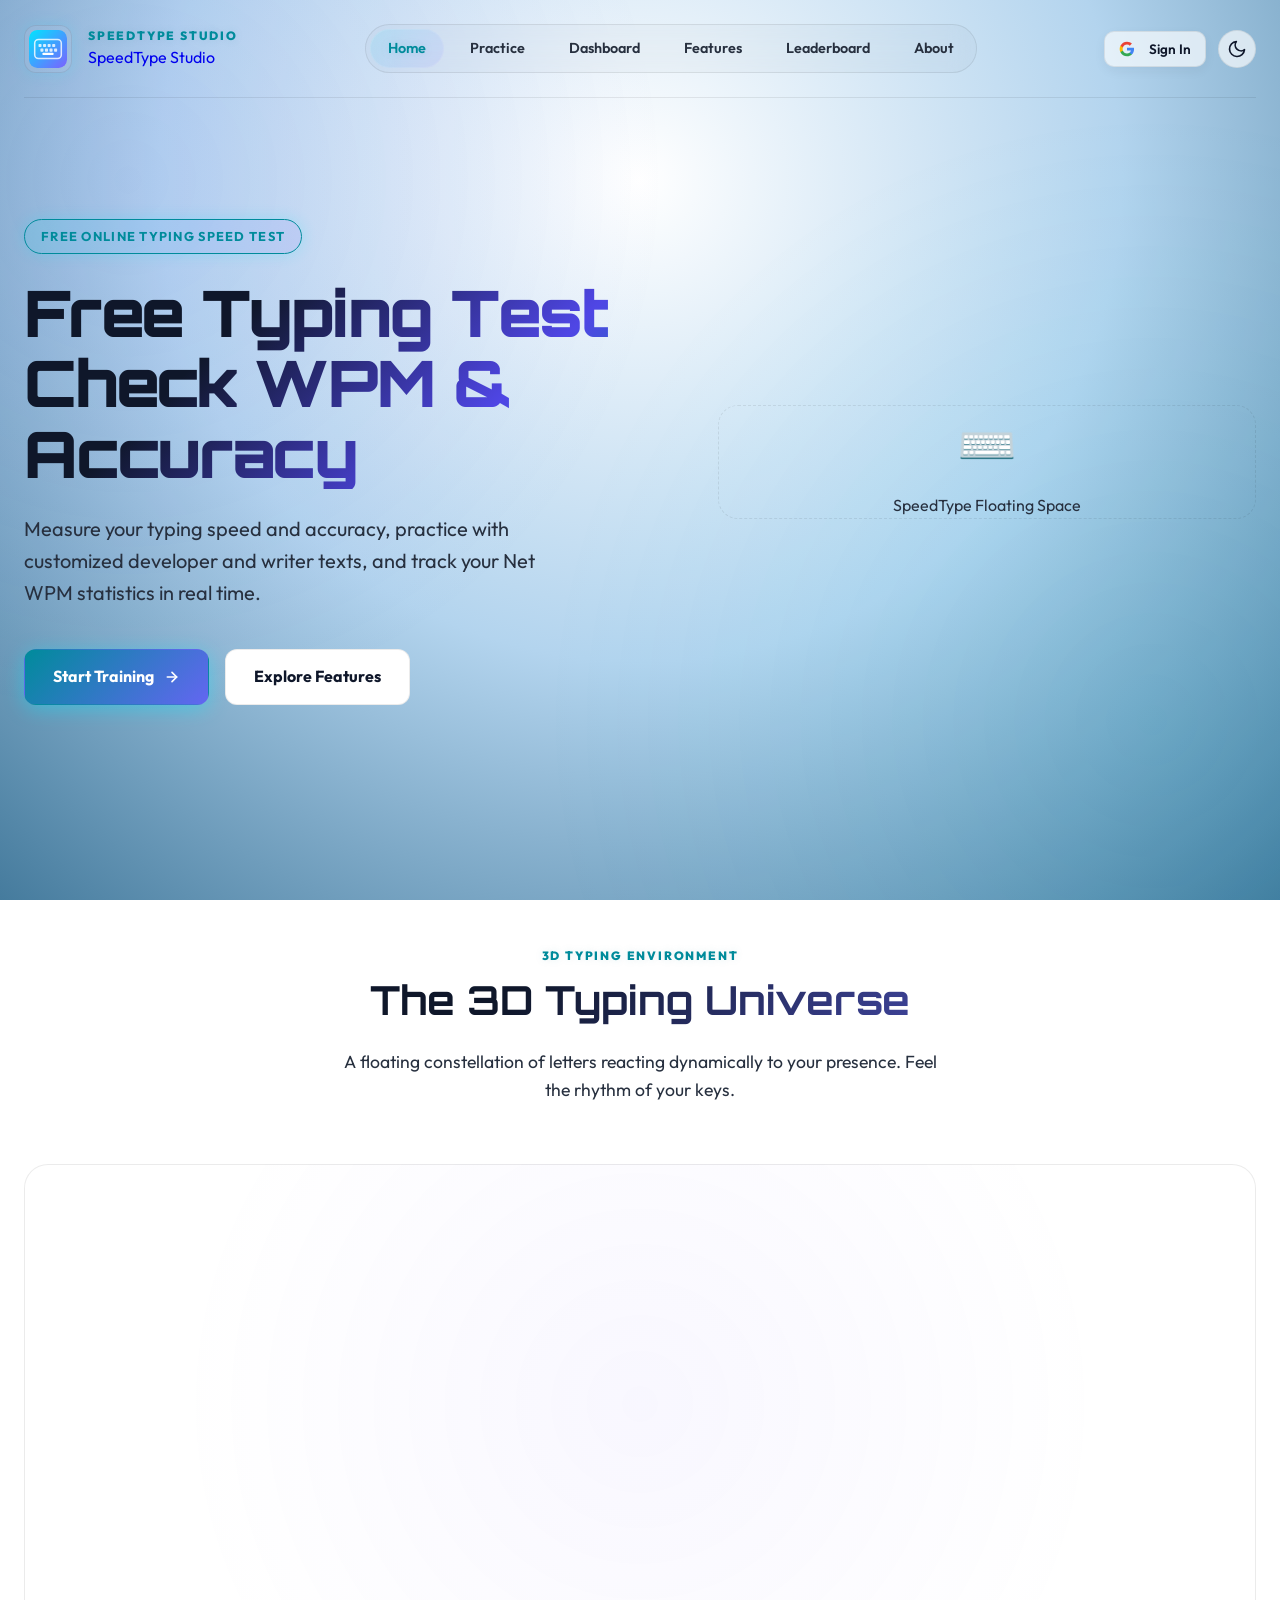
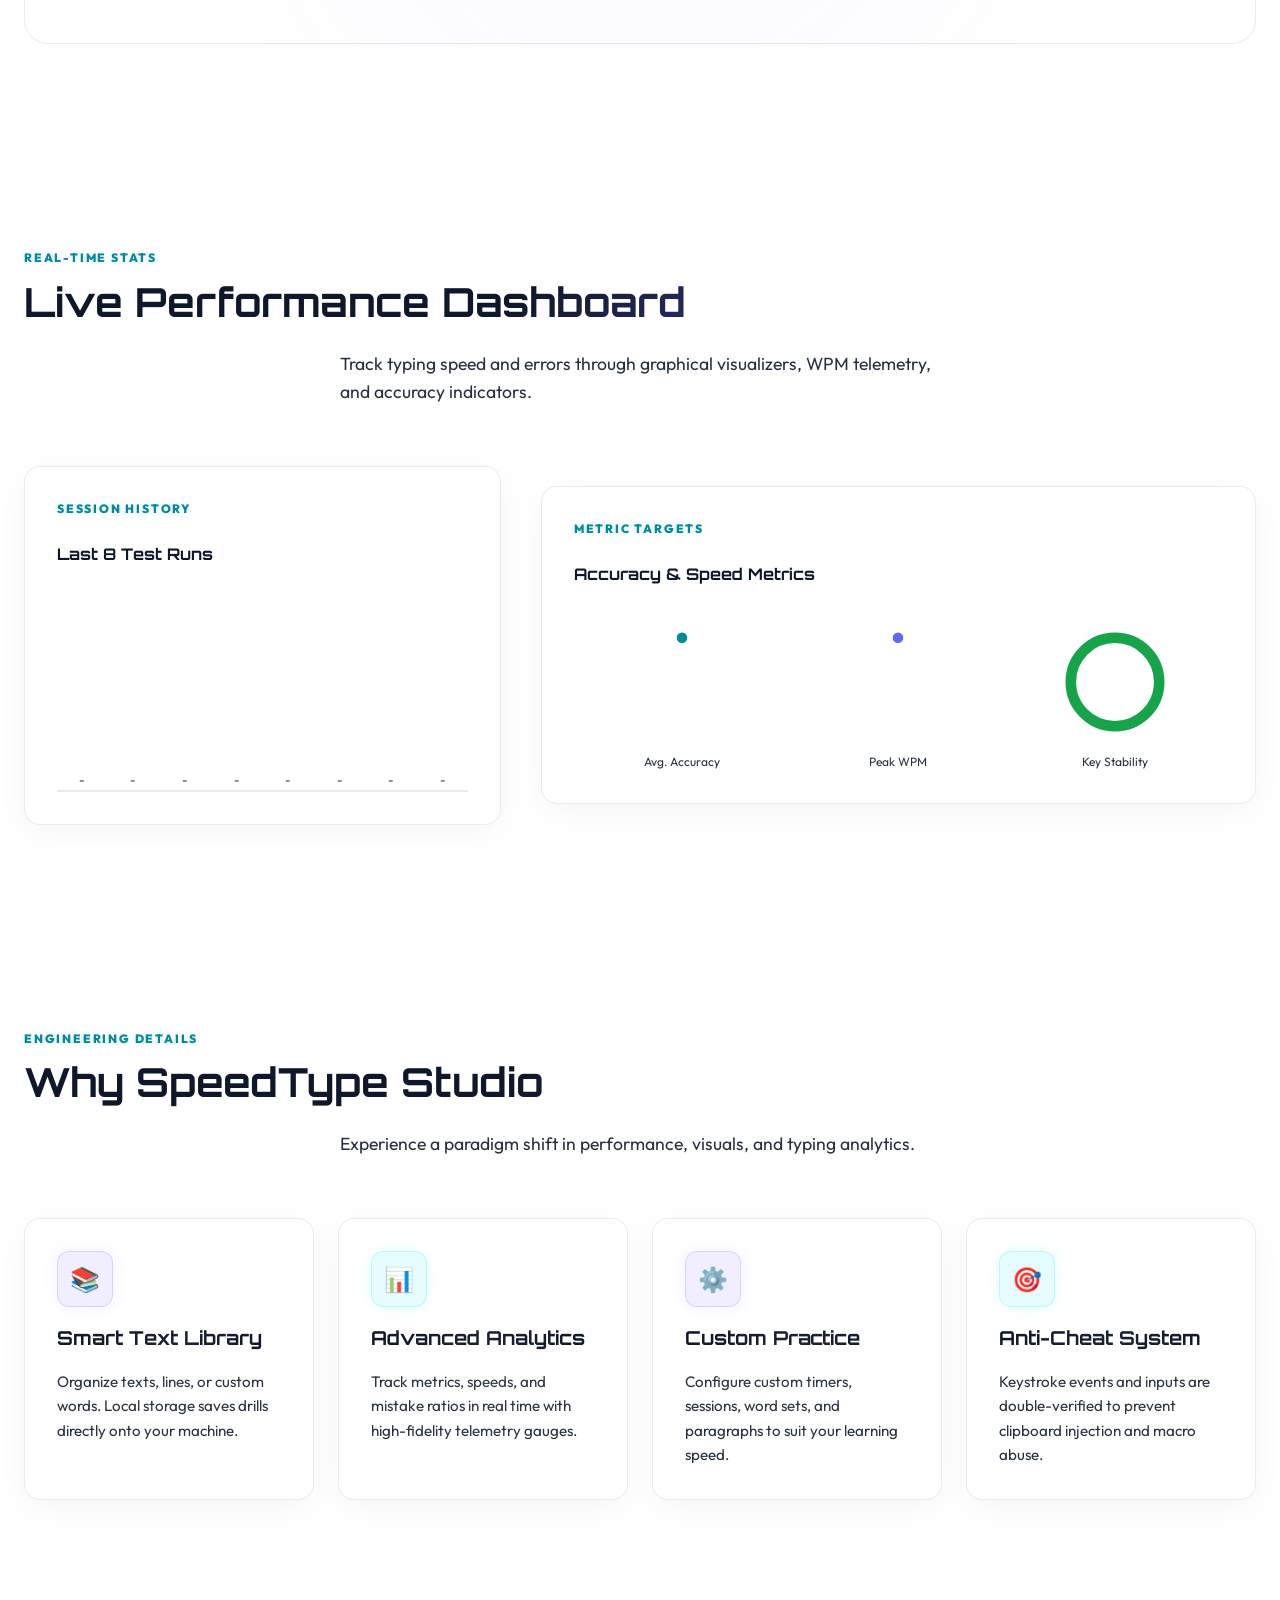
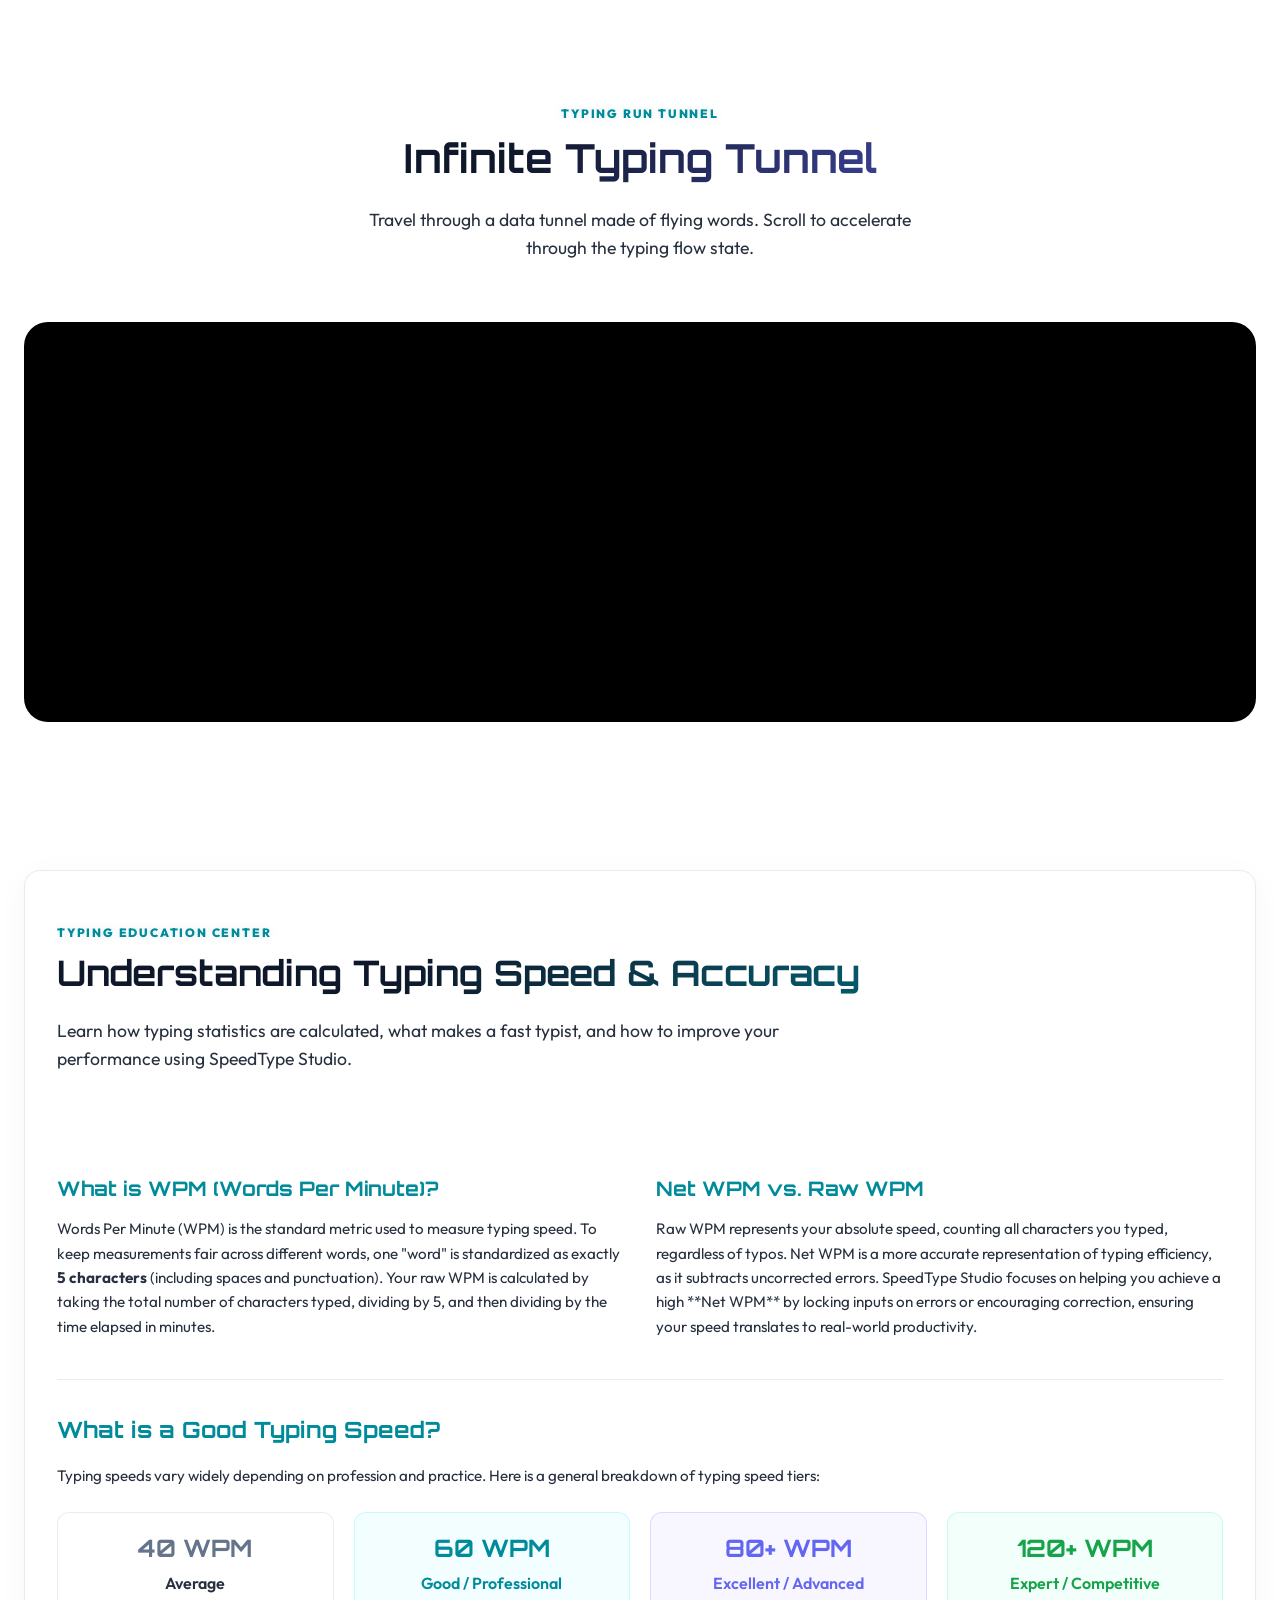
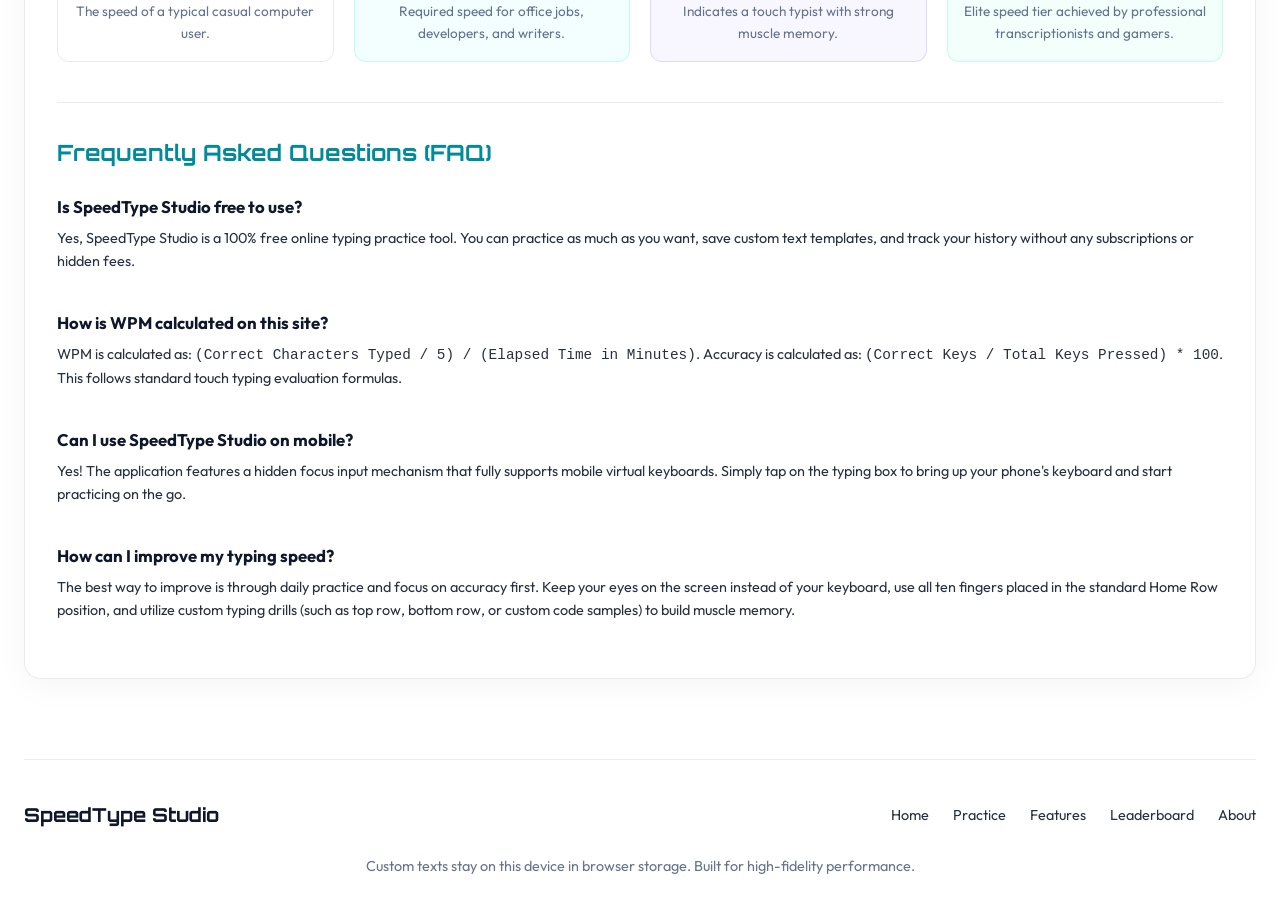
==== commit eae36546: "Enhance SEO and content in index.html Updated the title and meta description for improved SEO. Added" ====
--- a/index.html
+++ b/index.html
@@ -3,23 +3,23 @@
   <head>
     <meta charset="utf-8">
     <meta name="viewport" content="width=device-width, initial-scale=1">
-        <title>SpeedType Studio – Free Online Typing Test & WPM Practice</title>
-    <meta name="description" content="Improve your typing speed and accuracy with SpeedType Studio. Practice typing tests, track WPM, and analyze your performance with real-time analytics.">
+    <title>SpeedType Studio – Free Typing Speed Test, WPM & Accuracy Checker</title>
+    <meta name="description" content="Improve your typing speed and accuracy with SpeedType Studio. Practice free online typing tests, track WPM and accuracy, and analyze your statistics in real time.">
     <link rel="stylesheet" href="styles.css?v=2.0">
     <link rel="canonical" href="https://thakral98.github.io/rapid-typing-speed/" />
     
     <!-- Open Graph / Facebook -->
     <meta property="og:type" content="website">
     <meta property="og:url" content="https://thakral98.github.io/rapid-typing-speed/">
-    <meta property="og:title" content="SpeedType Studio – Free Online Typing Test & WPM Practice">
-    <meta property="og:description" content="Improve your typing speed and accuracy with SpeedType Studio. Practice typing tests, track WPM, and analyze your performance with real-time analytics.">
+    <meta property="og:title" content="SpeedType Studio – Free Typing Speed Test, WPM & Accuracy Checker">
+    <meta property="og:description" content="Improve your typing speed and accuracy with SpeedType Studio. Practice free online typing tests, track WPM and accuracy, and analyze your statistics in real time.">
     <meta property="og:image" content="https://thakral98.github.io/rapid-typing-speed/assets/keyboard-dark.png">
 
     <!-- Twitter -->
     <meta property="twitter:card" content="summary_large_image">
     <meta property="twitter:url" content="https://thakral98.github.io/rapid-typing-speed/">
-    <meta property="twitter:title" content="SpeedType Studio – Free Online Typing Test & WPM Practice">
-    <meta property="twitter:description" content="Improve your typing speed and accuracy with SpeedType Studio. Practice typing tests, track WPM, and analyze your performance with real-time analytics.">
+    <meta property="twitter:title" content="SpeedType Studio – Free Typing Speed Test, WPM & Accuracy Checker">
+    <meta property="twitter:description" content="Improve your typing speed and accuracy with SpeedType Studio. Practice free online typing tests, track WPM and accuracy, and analyze your statistics in real time.">
     <meta property="twitter:image" content="https://thakral98.github.io/rapid-typing-speed/assets/keyboard-dark.png">
 
     <!-- Structured Data / JSON-LD Schema -->
@@ -29,12 +29,52 @@
       "@type": "WebSite",
       "name": "SpeedType Studio",
       "url": "https://thakral98.github.io/rapid-typing-speed/",
-      "description": "Improve your typing speed and accuracy with SpeedType Studio. Practice typing tests, track WPM, and analyze your performance with real-time stats.",
+      "description": "Improve your typing speed and accuracy with SpeedType Studio. Practice free online typing tests, track WPM and accuracy, and analyze your statistics in real time.",
       "potentialAction": {
         "@type": "SearchAction",
         "target": "https://thakral98.github.io/rapid-typing-speed/?q={search_term_string}",
         "query-input": "required name=search_term_string"
       }
+    }
+    </script>
+    <script type="application/ld+json">
+    {
+      "@context": "https://schema.org",
+      "@type": "FAQPage",
+      "mainEntity": [
+        {
+          "@type": "Question",
+          "name": "Is SpeedType Studio free to use?",
+          "acceptedAnswer": {
+            "@type": "Answer",
+            "text": "Yes, SpeedType Studio is a 100% free online typing practice tool. You can practice as much as you want, save custom text templates, and track your telemetry history without any subscriptions or hidden fees."
+          }
+        },
+        {
+          "@type": "Question",
+          "name": "How is WPM calculated on this site?",
+          "acceptedAnswer": {
+            "@type": "Answer",
+            "text": "WPM is calculated as (Correct Characters Typed / 5) / (Elapsed Time in Minutes). Accuracy is calculated as (Correct Keys / Total Keys Pressed) * 100. This follows standard touch typing evaluation formulas."
+          }
+        },
+        {
+          "@type": "Question",
+          "name": "Can I use SpeedType Studio on mobile?",
+          "acceptedAnswer": {
+            "@type": "Answer",
+            "text": "Yes! The application features a hidden focus input mechanism that fully supports mobile virtual keyboards. Simply tap on the typing box to bring up your phone's keyboard and start practicing on the go."
+          }
+        },
+        {
+          "@type": "Question",
+          "name": "How can I improve my typing speed?",
+          "acceptedAnswer": {
+            "@type": "Answer",
+            "text": "The best way to improve is through daily practice and focus on accuracy first. Keep your eyes on the screen instead of your keyboard, use all ten fingers placed in the standard Home Row position, and utilize custom typing drills to build muscle memory."
+          }
+        }
+      ]
     }
     </script>
     <!-- Three.js & GSAP CDNs -->
@@ -76,7 +116,7 @@
           </svg>
           <div class="brand-copy">
             <p class="eyebrow">SpeedType Studio</p>
-            <h1>SpeedType Studio</h1>
+            <span class="brand-title">SpeedType Studio</span>
           </div>
         </a>
         
@@ -133,9 +173,9 @@
         <!-- Hero Section -->
         <div class="hero-section">
           <div class="hero-content">
-            <span class="hero-badge">VISIONARY TYPING PLATFORM</span>
-            <h2 class="hero-title">Master Typing.<br>Enter Flow State.</h2>
-            <p class="hero-subtitle">Train speed, accuracy, and absolute focus with a premium, immersive typing environment designed for modern developers and writers.</p>
+            <span class="hero-badge">FREE ONLINE TYPING SPEED TEST</span>
+            <h1 class="hero-title">Free Typing Test<br>Check WPM & Accuracy</h1>
+            <p class="hero-subtitle">Measure your typing speed and accuracy, practice with customized developer and writer texts, and track your Net WPM statistics in real time.</p>
             <div class="hero-actions">
               <a href="#practice" id="start-training-btn" class="btn btn-primary">
                 Start Training
@@ -158,9 +198,9 @@
         <!-- 3D Typing Universe -->
         <div class="universe-section">
           <div class="section-header">
-            <span class="eyebrow">IMMERSION SPACE</span>
+            <span class="eyebrow">3D TYPING ENVIRONMENT</span>
             <h3 class="section-title">The 3D Typing Universe</h3>
-            <p class="section-subtitle">A floating constellation of letters reacting dynamically to your presence. Feel the gravity of rhythm.</p>
+            <p class="section-subtitle">A floating constellation of letters reacting dynamically to your presence. Feel the rhythm of your keys.</p>
           </div>
           <div class="universe-canvas-container" id="universe-canvas-container">
             <!-- Three.js letter-sphere canvas loaded here -->
@@ -170,9 +210,9 @@
         <!-- Live Performance Visualization -->
         <div class="dashboard-section">
           <div class="section-header">
-            <span class="eyebrow">REAL-TIME TELEMETRY</span>
+            <span class="eyebrow">REAL-TIME STATS</span>
             <h3 class="section-title">Live Performance Dashboard</h3>
-            <p class="section-subtitle">Track typing telemetry through futuristic 3D graphs, response speeds, and accuracy rates.</p>
+            <p class="section-subtitle">Track typing speed and errors through graphical visualizers, WPM telemetry, and accuracy indicators.</p>
           </div>
           <div class="dashboard-grid">
             <div class="mock-analytics-card glass-panel">
@@ -216,7 +256,7 @@
             
             <div class="mock-analytics-card glass-panel">
               <span class="eyebrow">METRIC TARGETS</span>
-              <h4 style="font-family: var(--font-heading);">Flow Precision Indexes</h4>
+              <h4 style="font-family: var(--font-heading);">Accuracy & Speed Metrics</h4>
               <div class="accuracy-ring-container">
                 <div class="ring-card">
                   <svg viewBox="0 0 36 36" class="circular-chart">
@@ -281,12 +321,84 @@
         <!-- Infinite Typing Tunnel -->
         <div class="tunnel-section">
           <div class="section-header">
-            <span class="eyebrow">THE VOID</span>
+            <span class="eyebrow">TYPING RUN TUNNEL</span>
             <h3 class="section-title">Infinite Typing Tunnel</h3>
-            <p class="section-subtitle">Travel through a data tunnel made of flying words. Scroll to accelerate through the flow state.</p>
+            <p class="section-subtitle">Travel through a data tunnel made of flying words. Scroll to accelerate through the typing flow state.</p>
           </div>
           <div class="tunnel-container" id="tunnel-container">
             <!-- Three.js flying word tunnel loaded here -->
+          </div>
+        </div>
+
+        <!-- SEO Informational Content Hub -->
+        <div class="seo-content-section glass-panel" style="margin-top: 48px; padding: 48px 32px; display: flex; flex-direction: column; gap: 40px; border: 1px solid var(--glass-border);">
+          <div class="section-header" style="text-align: left; max-width: 100%;">
+            <span class="eyebrow" style="color: var(--primary-color);">TYPING EDUCATION CENTER</span>
+            <h2 class="section-title" style="font-size: 2.2rem; font-family: var(--font-heading); background: linear-gradient(135deg, var(--text-primary) 30%, var(--primary-color) 100%); -webkit-background-clip: text; -webkit-text-fill-color: transparent;">Understanding Typing Speed & Accuracy</h2>
+            <p class="section-subtitle" style="text-align: left; margin-left: 0; max-width: 800px;">Learn how typing statistics are calculated, what makes a fast typist, and how to improve your performance using SpeedType Studio.</p>
+          </div>
+
+          <div style="display: grid; grid-template-columns: repeat(auto-fit, minmax(300px, 1fr)); gap: 32px;">
+            <div class="seo-card" style="display: flex; flex-direction: column; gap: 12px;">
+              <h3 style="font-family: var(--font-heading); color: var(--primary-color); font-size: 1.25rem;">What is WPM (Words Per Minute)?</h3>
+              <p style="color: var(--text-secondary); font-size: 0.95rem; line-height: 1.6;">Words Per Minute (WPM) is the standard metric used to measure typing speed. To keep measurements fair across different words, one "word" is standardized as exactly <strong>5 characters</strong> (including spaces and punctuation). Your raw WPM is calculated by taking the total number of characters typed, dividing by 5, and then dividing by the time elapsed in minutes.</p>
+            </div>
+
+            <div class="seo-card" style="display: flex; flex-direction: column; gap: 12px;">
+              <h3 style="font-family: var(--font-heading); color: var(--primary-color); font-size: 1.25rem;">Net WPM vs. Raw WPM</h3>
+              <p style="color: var(--text-secondary); font-size: 0.95rem; line-height: 1.6;">Raw WPM represents your absolute speed, counting all characters you typed, regardless of typos. Net WPM is a more accurate representation of typing efficiency, as it subtracts uncorrected errors. SpeedType Studio focuses on helping you achieve a high **Net WPM** by locking inputs on errors or encouraging correction, ensuring your speed translates to real-world productivity.</p>
+            </div>
+          </div>
+
+          <div style="border-top: 1px solid var(--glass-border); padding-top: 32px;">
+            <h3 style="font-family: var(--font-heading); color: var(--primary-color); font-size: 1.4rem; margin-bottom: 16px;">What is a Good Typing Speed?</h3>
+            <p style="color: var(--text-secondary); font-size: 0.95rem; line-height: 1.6; margin-bottom: 24px;">Typing speeds vary widely depending on profession and practice. Here is a general breakdown of typing speed tiers:</p>
+            
+            <div style="display: grid; grid-template-columns: repeat(auto-fit, minmax(200px, 1fr)); gap: 20px;">
+              <div class="speed-tier-card" style="background: rgba(255,255,255,0.02); border: 1px solid var(--glass-border); padding: 16px; border-radius: 12px; text-align: center;">
+                <strong style="display: block; font-size: 1.5rem; color: var(--text-muted); font-family: var(--font-heading);">40 WPM</strong>
+                <span style="font-weight: 600; color: var(--text-secondary); display: block; margin: 4px 0;">Average</span>
+                <p style="font-size: 0.85rem; color: var(--text-muted);">The speed of a typical casual computer user.</p>
+              </div>
+              <div class="speed-tier-card" style="background: rgba(0, 229, 255, 0.05); border: 1px solid rgba(0, 229, 255, 0.2); padding: 16px; border-radius: 12px; text-align: center;">
+                <strong style="display: block; font-size: 1.5rem; color: var(--primary-color); font-family: var(--font-heading);">60 WPM</strong>
+                <span style="font-weight: 600; color: var(--primary-color); display: block; margin: 4px 0;">Good / Professional</span>
+                <p style="font-size: 0.85rem; color: var(--text-muted);">Required speed for office jobs, developers, and writers.</p>
+              </div>
+              <div class="speed-tier-card" style="background: rgba(123, 97, 255, 0.05); border: 1px solid rgba(123, 97, 255, 0.2); padding: 16px; border-radius: 12px; text-align: center;">
+                <strong style="display: block; font-size: 1.5rem; color: var(--secondary-color); font-family: var(--font-heading);">80+ WPM</strong>
+                <span style="font-weight: 600; color: var(--secondary-color); display: block; margin: 4px 0;">Excellent / Advanced</span>
+                <p style="font-size: 0.85rem; color: var(--text-muted);">Indicates a touch typist with strong muscle memory.</p>
+              </div>
+              <div class="speed-tier-card" style="background: rgba(0, 255, 157, 0.05); border: 1px solid rgba(0, 255, 157, 0.2); padding: 16px; border-radius: 12px; text-align: center;">
+                <strong style="display: block; font-size: 1.5rem; color: var(--success-color); font-family: var(--font-heading);">120+ WPM</strong>
+                <span style="font-weight: 600; color: var(--success-color); display: block; margin: 4px 0;">Expert / Competitive</span>
+                <p style="font-size: 0.85rem; color: var(--text-muted);">Elite speed tier achieved by professional transcriptionists and gamers.</p>
+              </div>
+            </div>
+          </div>
+
+          <div style="border-top: 1px solid var(--glass-border); padding-top: 32px;">
+            <h3 style="font-family: var(--font-heading); color: var(--primary-color); font-size: 1.4rem; margin-bottom: 24px;">Frequently Asked Questions (FAQ)</h3>
+            
+            <div style="display: flex; flex-direction: column; gap: 20px;">
+              <div class="faq-item" style="border-bottom: 1px solid rgba(255,255,255,0.05); padding-bottom: 16px;">
+                <strong style="color: var(--text-primary); font-size: 1.05rem; display: block; margin-bottom: 6px;">Is SpeedType Studio free to use?</strong>
+                <p style="color: var(--text-secondary); font-size: 0.9rem; line-height: 1.6;">Yes, SpeedType Studio is a 100% free online typing practice tool. You can practice as much as you want, save custom text templates, and track your history without any subscriptions or hidden fees.</p>
+              </div>
+              <div class="faq-item" style="border-bottom: 1px solid rgba(255,255,255,0.05); padding-bottom: 16px;">
+                <strong style="color: var(--text-primary); font-size: 1.05rem; display: block; margin-bottom: 6px;">How is WPM calculated on this site?</strong>
+                <p style="color: var(--text-secondary); font-size: 0.9rem; line-height: 1.6;">WPM is calculated as: <code>(Correct Characters Typed / 5) / (Elapsed Time in Minutes)</code>. Accuracy is calculated as: <code>(Correct Keys / Total Keys Pressed) * 100</code>. This follows standard touch typing evaluation formulas.</p>
+              </div>
+              <div class="faq-item" style="border-bottom: 1px solid rgba(255,255,255,0.05); padding-bottom: 16px;">
+                <strong style="color: var(--text-primary); font-size: 1.05rem; display: block; margin-bottom: 6px;">Can I use SpeedType Studio on mobile?</strong>
+                <p style="color: var(--text-secondary); font-size: 0.9rem; line-height: 1.6;">Yes! The application features a hidden focus input mechanism that fully supports mobile virtual keyboards. Simply tap on the typing box to bring up your phone's keyboard and start practicing on the go.</p>
+              </div>
+              <div class="faq-item" style="padding-bottom: 8px;">
+                <strong style="color: var(--text-primary); font-size: 1.05rem; display: block; margin-bottom: 6px;">How can I improve my typing speed?</strong>
+                <p style="color: var(--text-secondary); font-size: 0.9rem; line-height: 1.6;">The best way to improve is through daily practice and focus on accuracy first. Keep your eyes on the screen instead of your keyboard, use all ten fingers placed in the standard Home Row position, and utilize custom typing drills (such as top row, bottom row, or custom code samples) to build muscle memory.</p>
+              </div>
+            </div>
           </div>
         </div>
       </section>
@@ -492,7 +604,7 @@
 
               <!-- Lifetime Telemetry -->
               <div class="lifetime-stats-card glass-panel">
-                <span class="eyebrow">LIFETIME TELEMETRY</span>
+                <span class="eyebrow">LIFETIME STATISTICS</span>
                 <h4 style="font-family: var(--font-heading); margin-bottom: 20px;">Performance Overview</h4>
                 <div class="lifetime-stats-grid">
                   <div class="l-stat">
@@ -537,7 +649,7 @@
               <div class="glass-panel" style="padding: 24px; margin-top: 24px; display: flex; flex-direction: column; gap: 16px;">
                 <div style="display: flex; justify-content: space-between; align-items: center;">
                   <div>
-                    <span class="eyebrow">RUN MATRIX</span>
+                    <span class="eyebrow">TEST RUN MATRIX</span>
                     <h4 style="font-family: var(--font-heading);">Recent Typing History</h4>
                   </div>
                   <button id="clearHistoryBtn" class="btn btn-secondary" style="padding: 6px 12px; font-size: 0.8rem; border-radius: 8px; cursor: pointer;">Clear Runs</button>
--- a/styles.css
+++ b/styles.css
@@ -991,23 +991,14 @@
 }
 
 #typingInput {
-  min-height: 140px;
-  margin-top: 8px;
-  padding: 18px;
-  cursor: text;
-  caret-color: transparent;
-  color: var(--text-primary);
-  background: var(--typing-input-bg);
-  border: 1px solid var(--glass-border);
-  font-family: var(--font-mono);
-  font-size: 1.1rem;
-  line-height: 1.7;
-  user-select: none;
-}
-
-#typingInput:focus {
-  border-color: var(--secondary-color);
-  box-shadow: 0 0 12px var(--secondary-glow);
+  position: absolute;
+  opacity: 0;
+  pointer-events: none;
+  width: 0;
+  height: 0;
+  padding: 0;
+  margin: 0;
+  border: none;
 }
 
 .action-row {
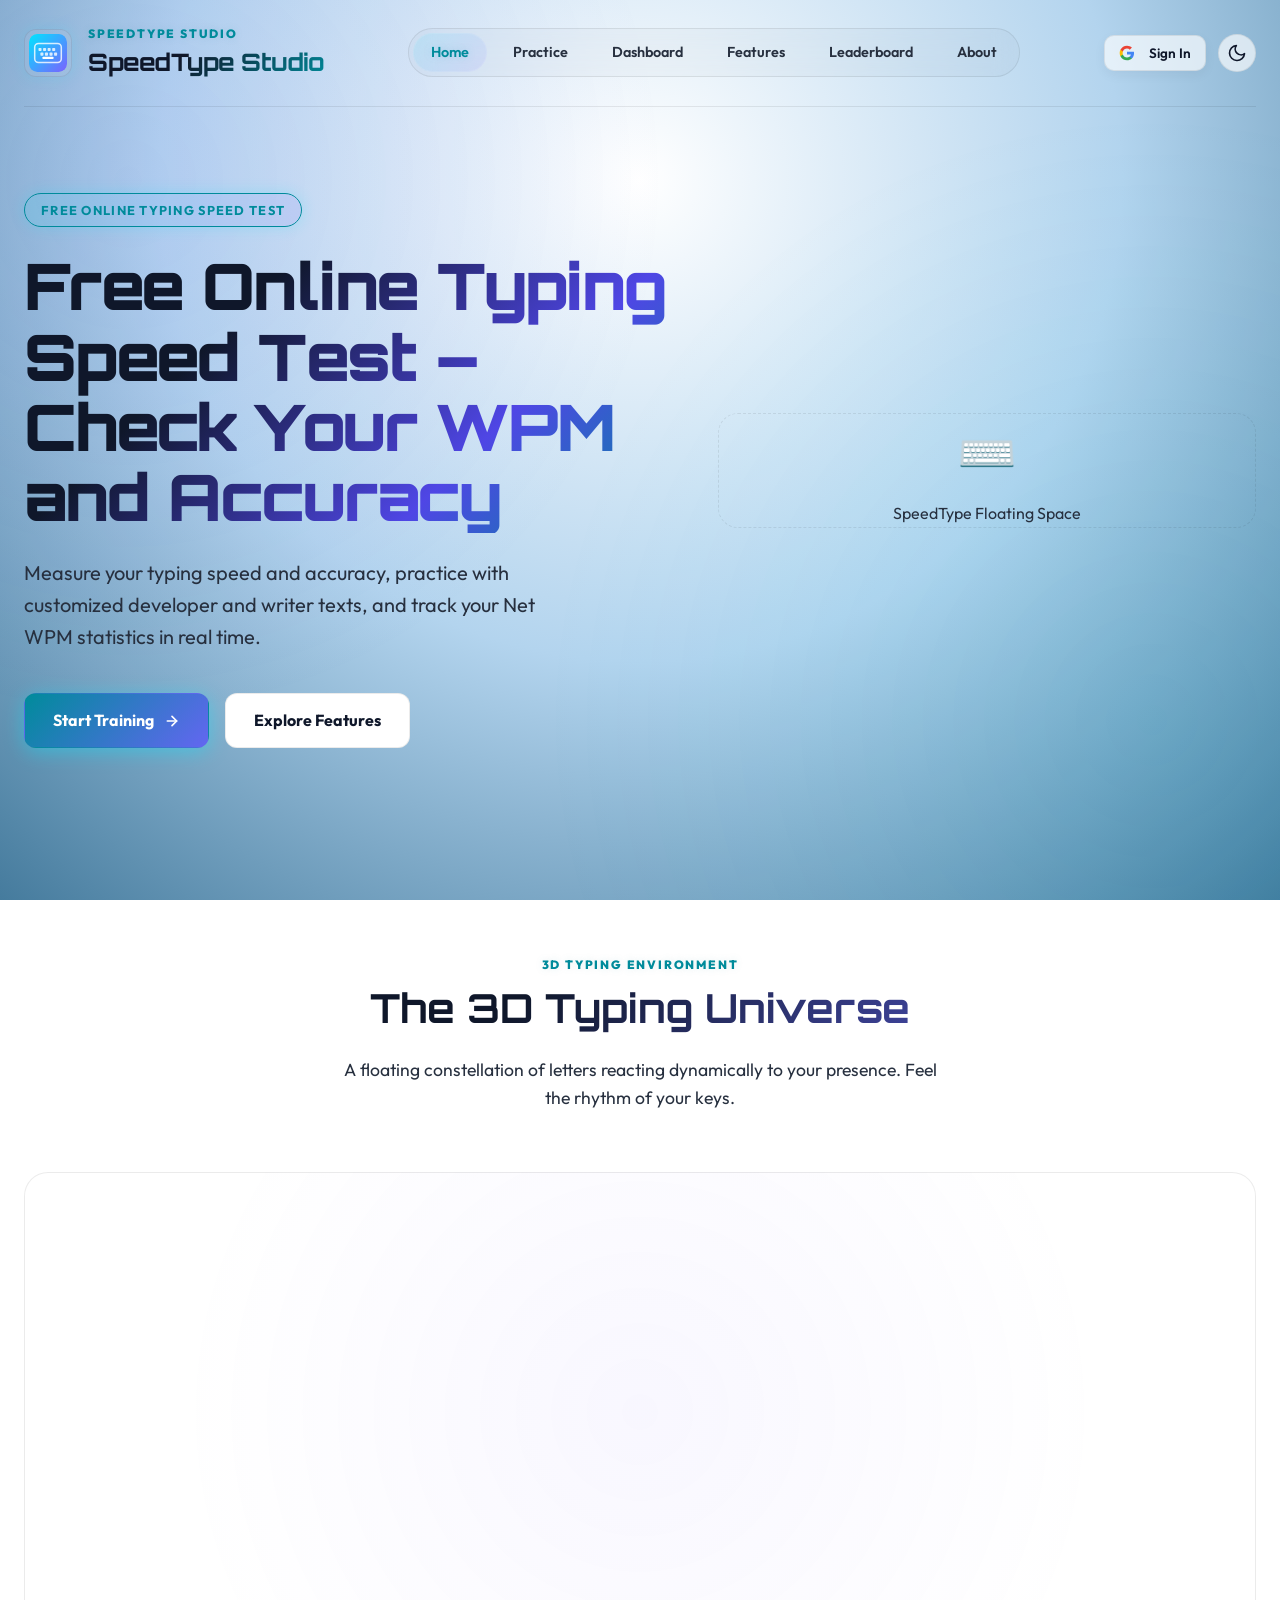
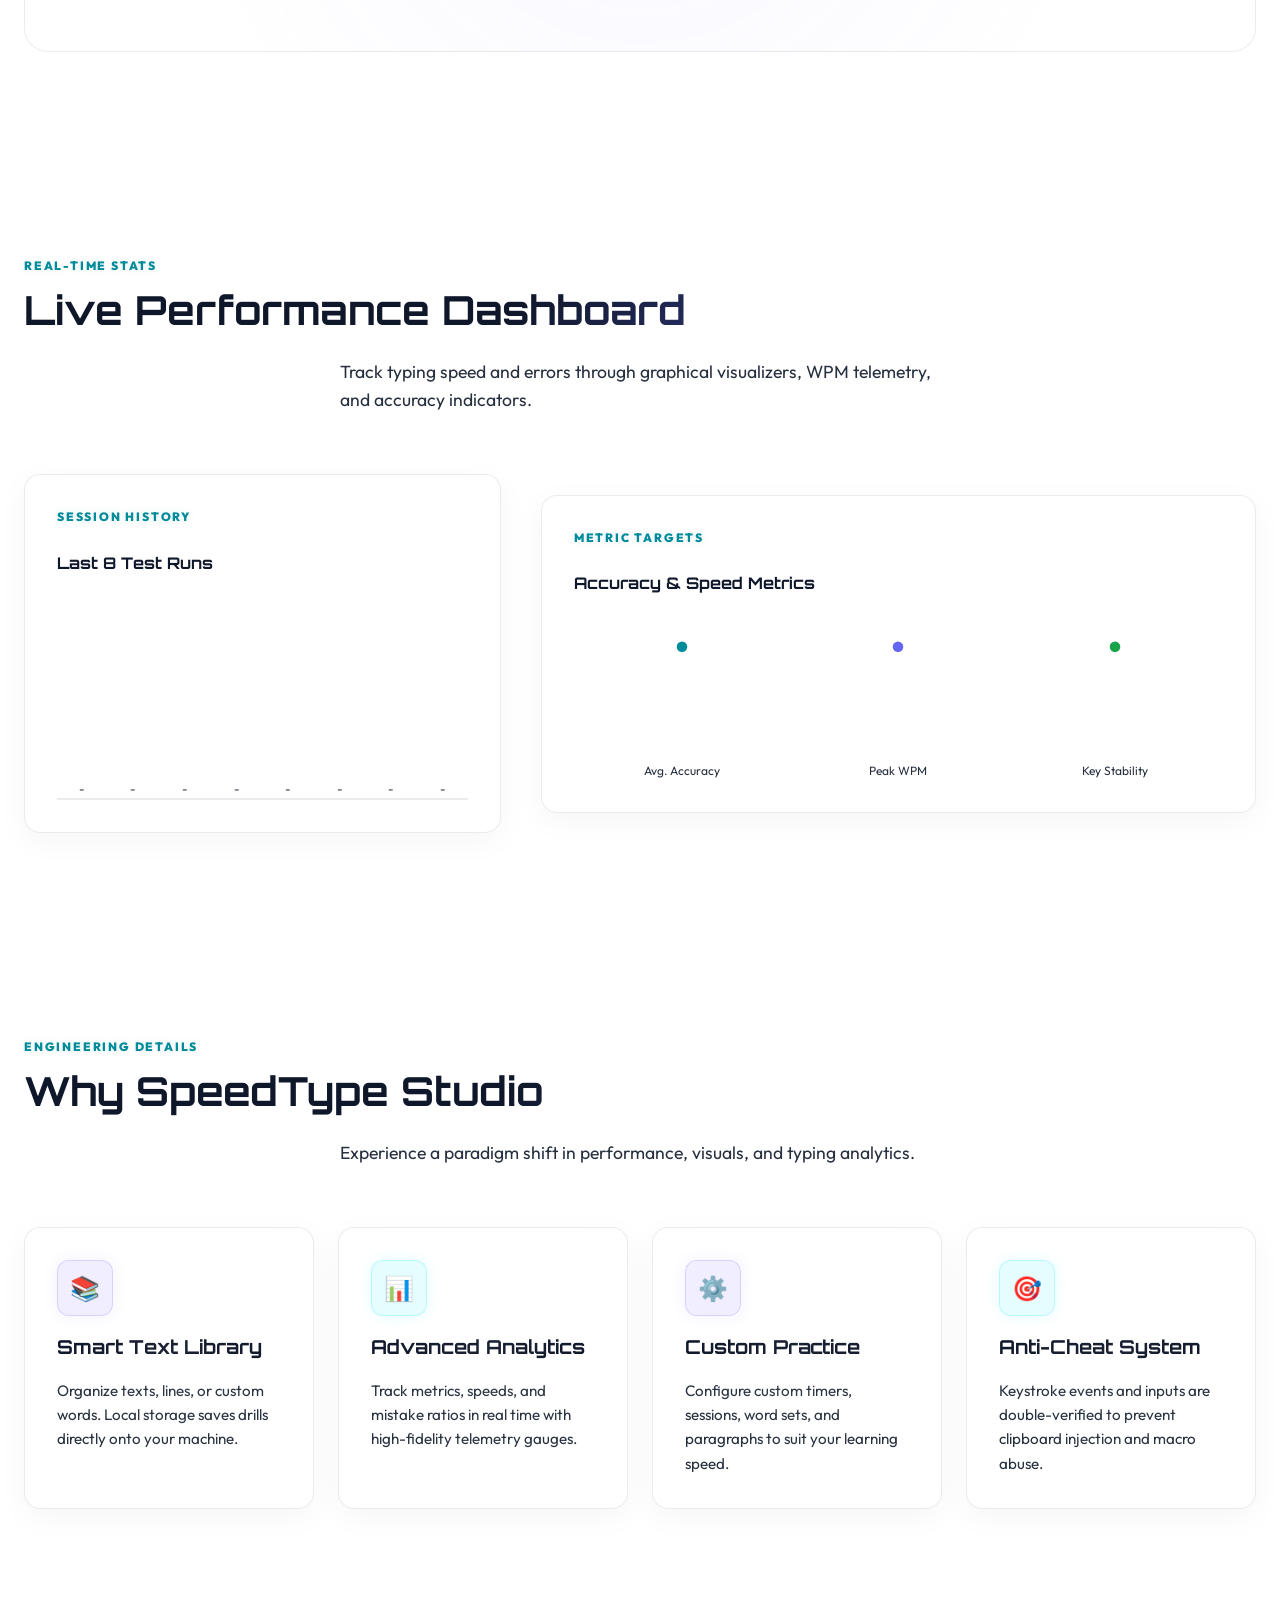
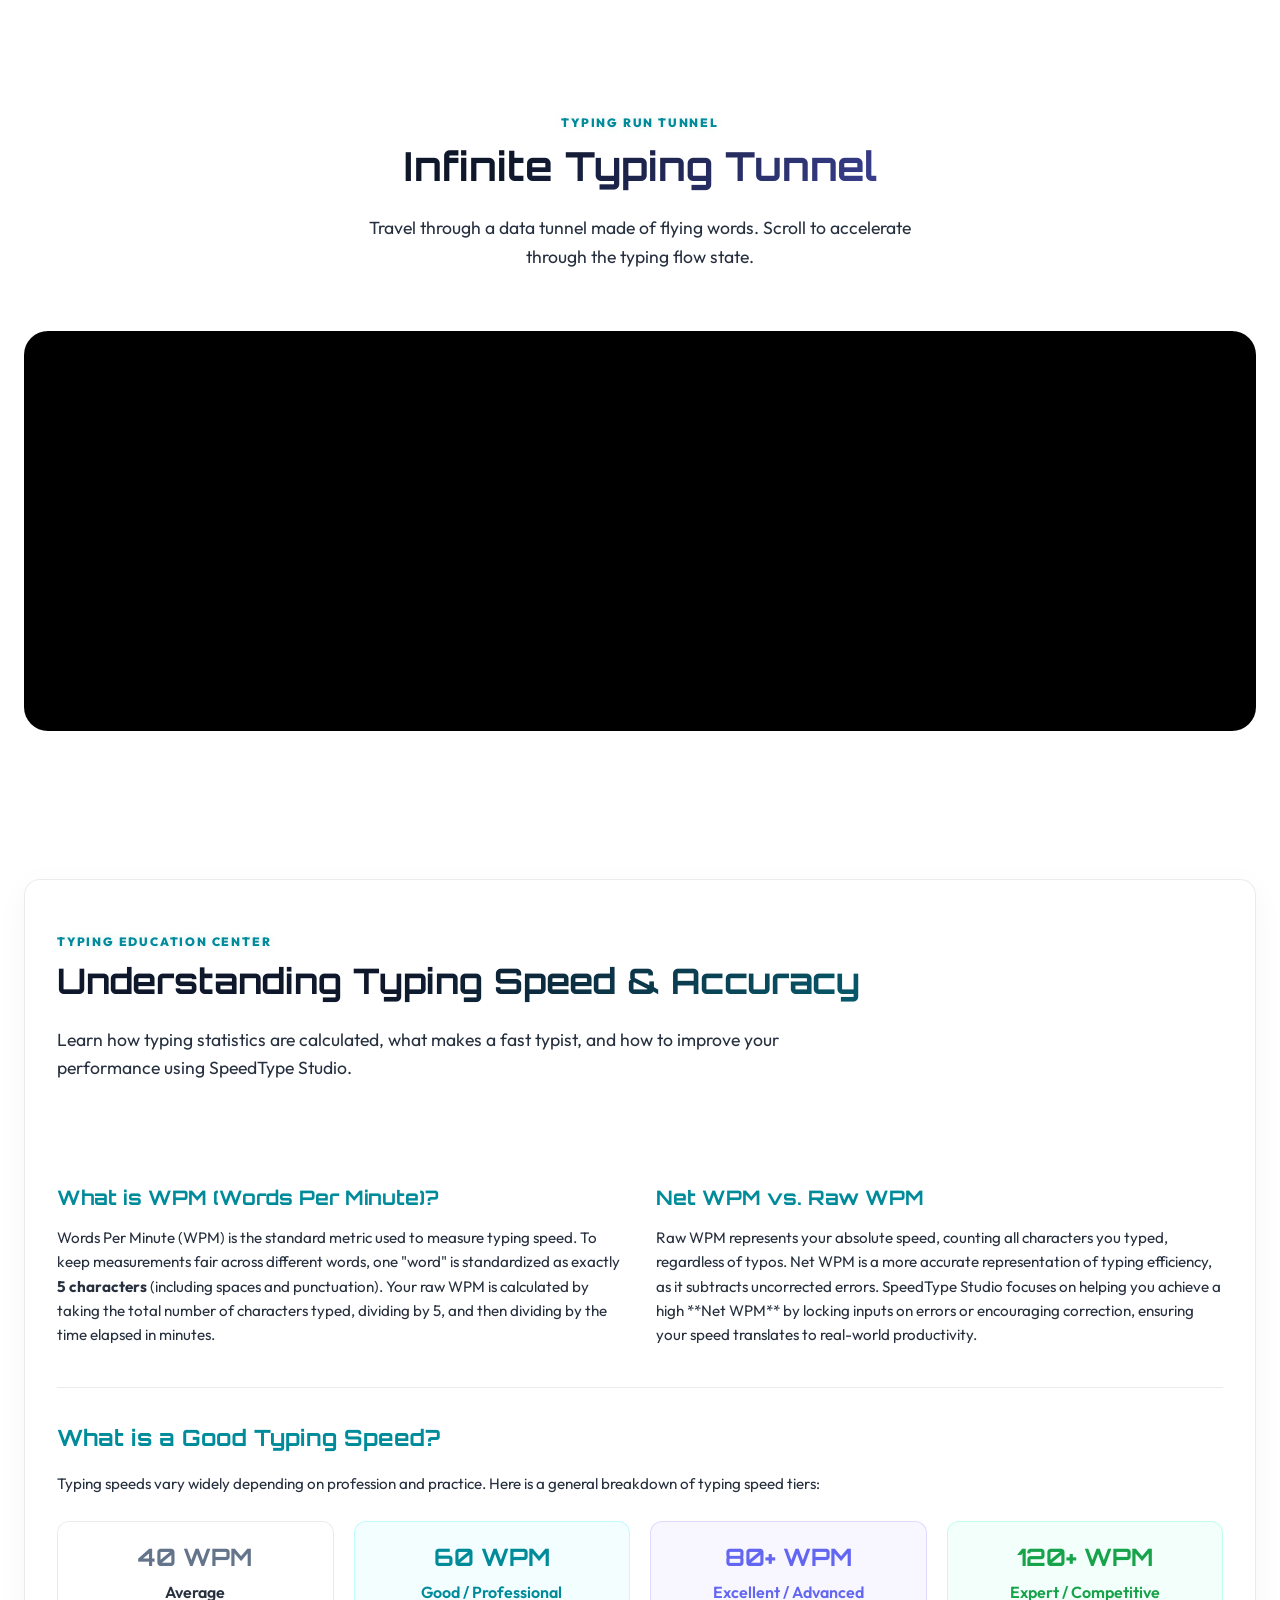
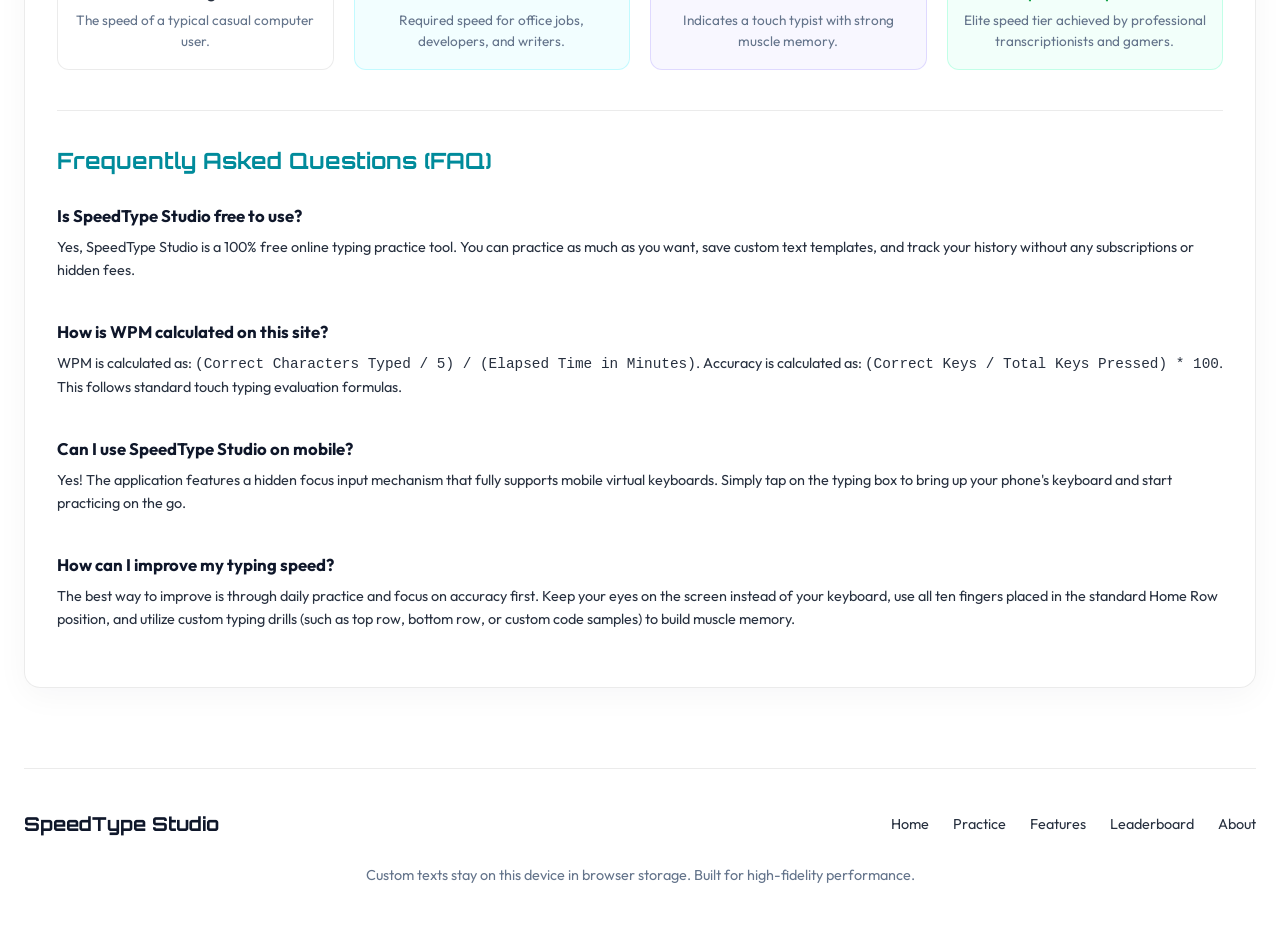
==== commit 4a930461: "Optimize script loading and add preconnect for fonts Updated external script loading to use defer fo" ====
--- a/index.html
+++ b/index.html
@@ -77,10 +77,24 @@
       ]
     }
     </script>
-    <!-- Three.js & GSAP CDNs -->
-    <script src="https://cdnjs.cloudflare.com/ajax/libs/three.js/r128/three.min.js"></script>
-    <script src="https://cdnjs.cloudflare.com/ajax/libs/gsap/3.12.2/gsap.min.js"></script>
-    <script src="https://cdnjs.cloudflare.com/ajax/libs/gsap/3.12.2/ScrollTrigger.min.js"></script>
+    <!-- Preconnect to Google Fonts to optimize performance -->
+    <link rel="preconnect" href="https://fonts.googleapis.com">
+    <link rel="preconnect" href="https://fonts.gstatic.com" crossorigin>
+
+    <!-- External scripts loaded with defer to improve LCP and INP -->
+    <script src="https://cdn.jsdelivr.net/npm/@supabase/supabase-js@2" defer></script>
+    <script src="config.js?v=2.0" defer></script>
+    <script src="https://cdnjs.cloudflare.com/ajax/libs/three.js/r128/three.min.js" defer></script>
+    <script src="https://cdnjs.cloudflare.com/ajax/libs/gsap/3.12.2/gsap.min.js" defer></script>
+    <script src="https://cdnjs.cloudflare.com/ajax/libs/gsap/3.12.2/ScrollTrigger.min.js" defer></script>
+    <script src="3d-effects.js?v=2.0" defer></script>
+
+    <!-- SpeedType Studio Modular Scripts -->
+    <script src="typing.js" defer></script>
+    <script src="auth.js" defer></script>
+    <script src="dashboard.js" defer></script>
+    <script src="leaderboard.js" defer></script>
+    <script src="animations.js" defer></script>
   </head>
   <body>
     <!-- 3D Water Ripple Background Container -->
@@ -147,7 +161,7 @@
                 <span id="usernameDisplay" class="user-display-name" style="font-size: 0.9rem; font-weight: 500;">Guest</span>
                 <span class="dropdown-chevron" style="font-size: 0.7rem; opacity: 0.7;">▼</span>
               </button>
-                       <div id="userDropdownMenu" class="user-dropdown-menu glass-panel" style="display: none; position: absolute; right: 0; top: calc(100% + 8px); width: 220px; z-index: 100; border-radius: 16px; padding: 12px; box-shadow: 0 10px 30px rgba(0,0,0,0.15); display: none; flex-direction: column; gap: 6px; transform-origin: top right; transition: all 0.2s ease;">
+              <div id="userDropdownMenu" class="user-dropdown-menu glass-panel" style="display: none; position: absolute; right: 0; top: calc(100% + 8px); width: 220px; z-index: 100; border-radius: 16px; padding: 12px; box-shadow: 0 10px 30px rgba(0,0,0,0.15); flex-direction: column; gap: 6px; transform-origin: top right; transition: all 0.2s ease;">
                 <div class="user-menu-header" style="display: flex; flex-direction: column; padding: 4px 8px 8px;">
                   <strong id="menuUsername" style="font-size: 0.95rem; font-family: var(--font-heading); color: var(--text-color);">Username</strong>
                   <span id="menuEmail" class="menu-email" style="font-size: 0.75rem; color: var(--text-muted); word-break: break-all;">user@example.com</span>
@@ -174,7 +188,7 @@
         <div class="hero-section">
           <div class="hero-content">
             <span class="hero-badge">FREE ONLINE TYPING SPEED TEST</span>
-            <h1 class="hero-title">Free Typing Test<br>Check WPM & Accuracy</h1>
+            <h1 class="hero-title">Free Online Typing Speed Test – Check Your WPM and Accuracy</h1>
             <p class="hero-subtitle">Measure your typing speed and accuracy, practice with customized developer and writer texts, and track your Net WPM statistics in real time.</p>
             <div class="hero-actions">
               <a href="#practice" id="start-training-btn" class="btn btn-primary">
@@ -603,7 +617,7 @@
               </div>
 
               <!-- Lifetime Telemetry -->
-              <div class="lifetime-stats-card glass-panel">
+              <div class="lifetime-stats-card glass-panel" id="dbLifetimeStatsCard">
                 <span class="eyebrow">LIFETIME STATISTICS</span>
                 <h4 style="font-family: var(--font-heading); margin-bottom: 20px;">Performance Overview</h4>
                 <div class="lifetime-stats-grid">
@@ -628,7 +642,7 @@
             </div>
 
             <!-- Right: Performance Graph & Typing History Log -->
-            <div class="detailed-analytics-column">
+            <div class="detailed-analytics-column" id="dbDetailedAnalyticsColumn">
               <!-- Bar Chart Card -->
               <div class="glass-panel" style="padding: 24px;">
                 <span class="eyebrow">PROGRESS CURVE</span>
@@ -674,6 +688,19 @@
                 </div>
               </div>
             </div>
+            
+            <!-- Dashboard Empty State -->
+            <div class="empty-state-card glass-panel" id="dbEmptyStateCard" style="display: none;">
+              <div class="empty-state-icon-wrapper">
+                <div class="empty-state-pulse"></div>
+                <span class="empty-state-icon">⚡</span>
+              </div>
+              <h3>Initiate Telemetry Calibration</h3>
+              <p>Your performance dashboard is currently in standby mode. Complete a practice drill or custom typing run to synchronize and analyze your typing velocity, accuracy, and keystroke metrics.</p>
+              <a href="#practice" class="btn btn-primary" onclick="switchPage('practice')">
+                Launch Practice Session
+              </a>
+            </div>
           </div>
         </div>
       </section>
@@ -934,13 +961,5 @@
         <p>Custom texts stay on this device in browser storage. Built for high-fidelity performance.</p>
       </footer>
     </main>
-
-        <!-- Supabase CDN and Configuration -->
-    <script src="https://cdn.jsdelivr.net/npm/@supabase/supabase-js@2"></script>
-    <script src="config.js?v=2.0"></script>
-
-    <!-- Visual animations and typing integrations -->
-    <script src="3d-effects.js?v=2.0"></script>
-    <script src="script.js?v=2.1"></script>
   </body>
 </html>
--- a/styles.css
+++ b/styles.css
@@ -285,7 +285,7 @@
   text-shadow: 0 0 8px var(--primary-glow);
 }
 
-.topbar h1 {
+.topbar h1, .brand-title {
   font-family: var(--font-heading);
   font-size: 1.5rem;
   font-weight: 750;
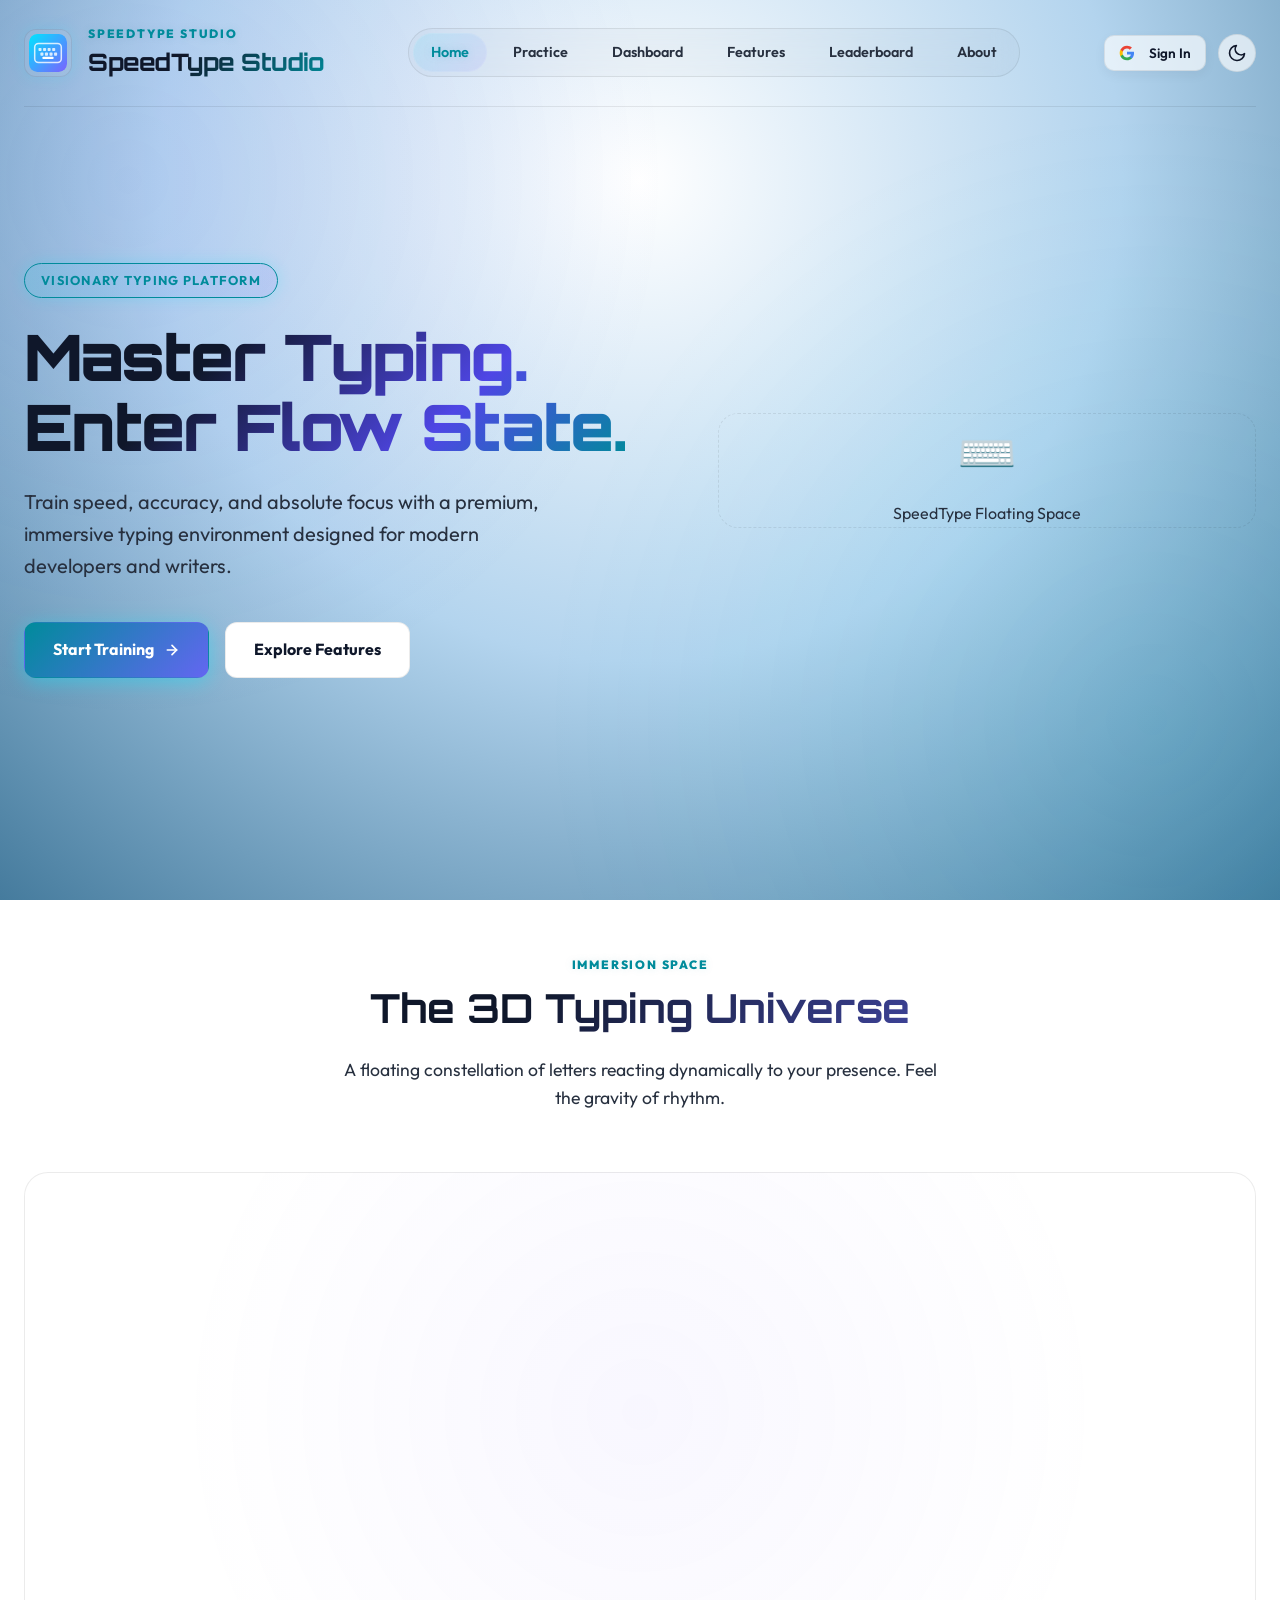
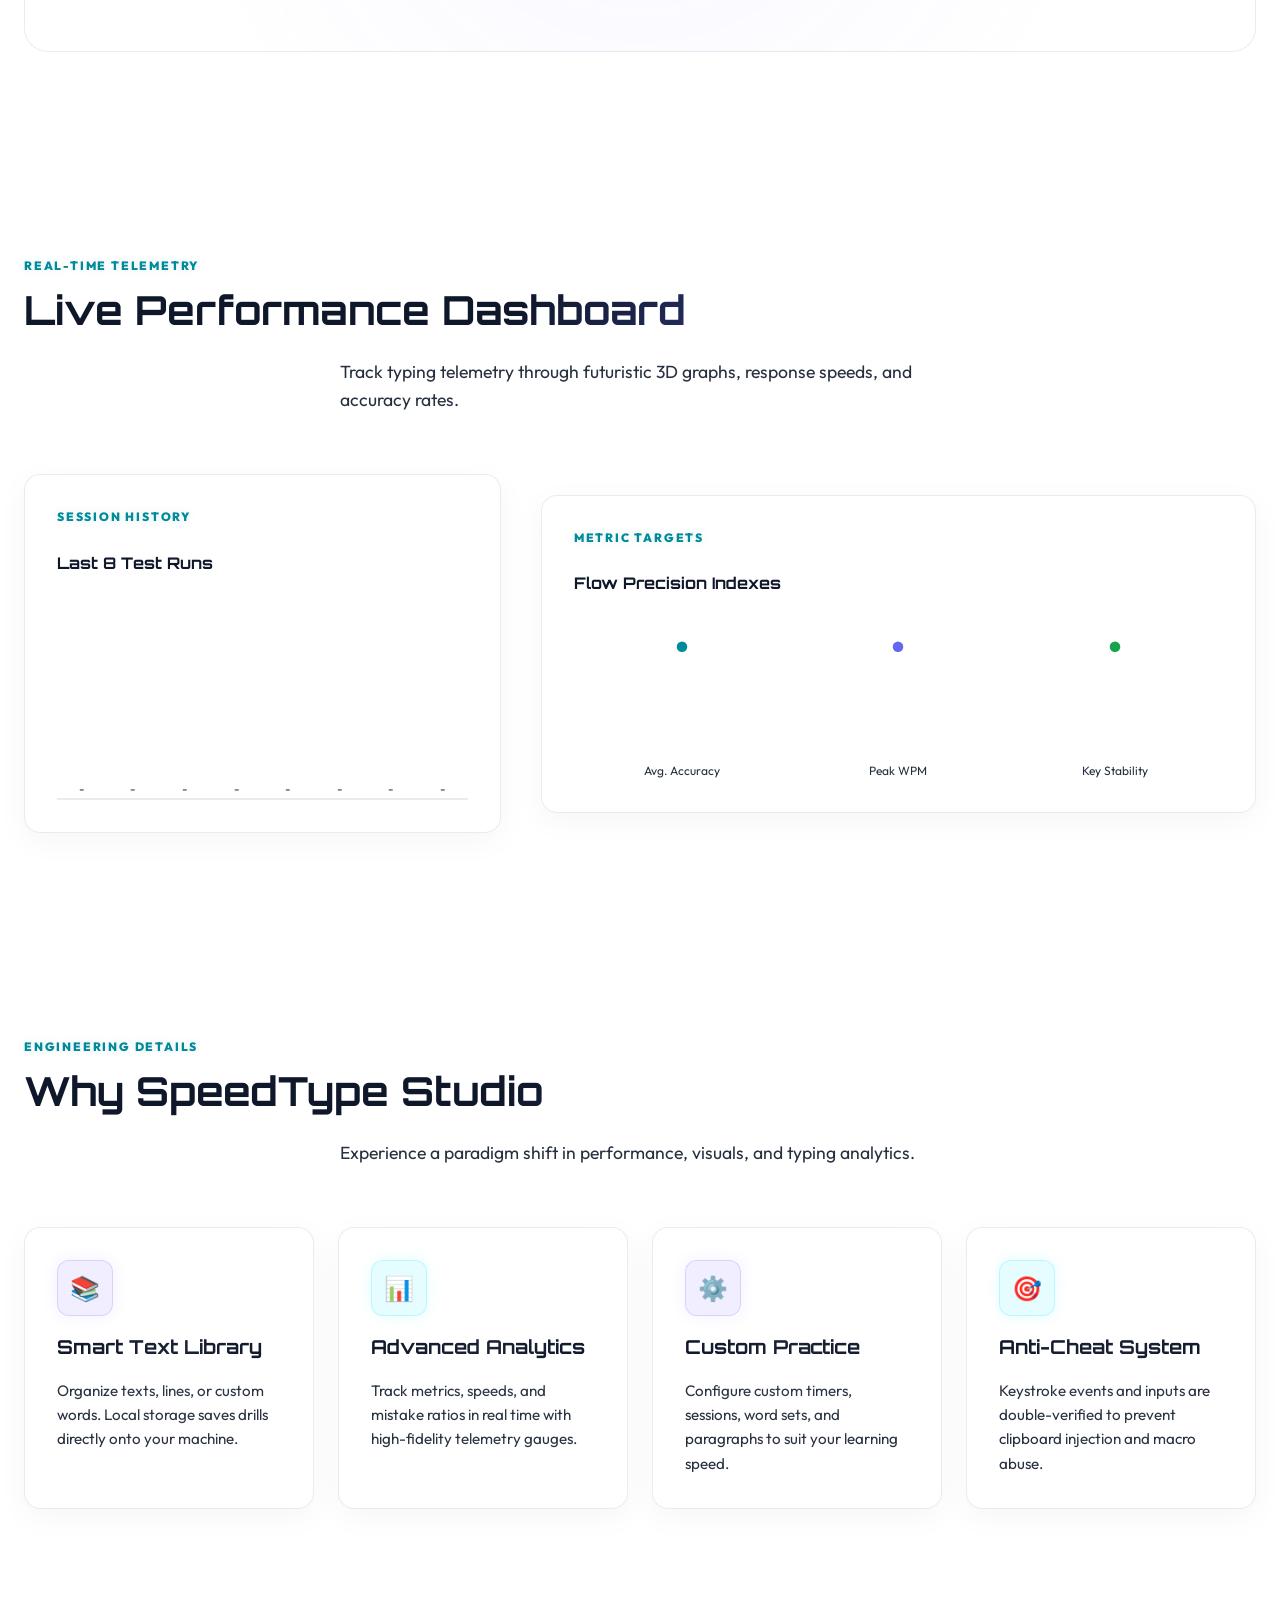
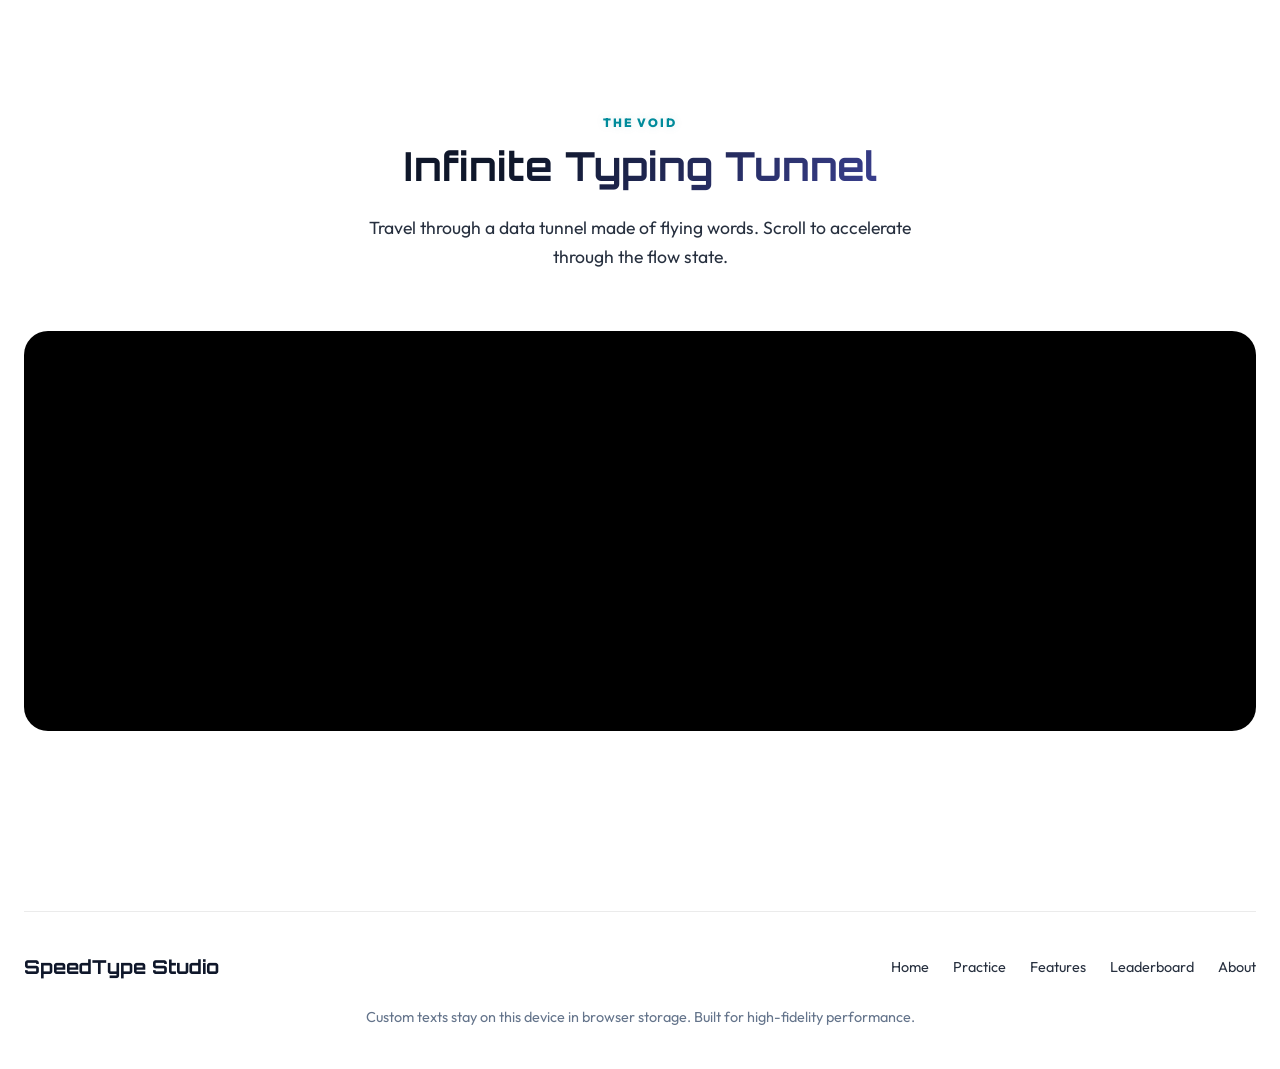
==== commit 8d99ea53: "Refactor SEO metadata and section headers Updated title and meta descriptions for SEO improvements. " ====
--- a/index.html
+++ b/index.html
@@ -3,23 +3,23 @@
   <head>
     <meta charset="utf-8">
     <meta name="viewport" content="width=device-width, initial-scale=1">
-    <title>SpeedType Studio – Free Typing Speed Test, WPM & Accuracy Checker</title>
-    <meta name="description" content="Improve your typing speed and accuracy with SpeedType Studio. Practice free online typing tests, track WPM and accuracy, and analyze your statistics in real time.">
+        <title>SpeedType Studio – Free Online Typing Test & WPM Practice</title>
+    <meta name="description" content="Improve your typing speed and accuracy with SpeedType Studio. Practice typing tests, track WPM, and analyze your performance with real-time analytics.">
     <link rel="stylesheet" href="styles.css?v=2.0">
     <link rel="canonical" href="https://thakral98.github.io/rapid-typing-speed/" />
     
     <!-- Open Graph / Facebook -->
     <meta property="og:type" content="website">
     <meta property="og:url" content="https://thakral98.github.io/rapid-typing-speed/">
-    <meta property="og:title" content="SpeedType Studio – Free Typing Speed Test, WPM & Accuracy Checker">
-    <meta property="og:description" content="Improve your typing speed and accuracy with SpeedType Studio. Practice free online typing tests, track WPM and accuracy, and analyze your statistics in real time.">
+    <meta property="og:title" content="SpeedType Studio – Free Online Typing Test & WPM Practice">
+    <meta property="og:description" content="Improve your typing speed and accuracy with SpeedType Studio. Practice typing tests, track WPM, and analyze your performance with real-time analytics.">
     <meta property="og:image" content="https://thakral98.github.io/rapid-typing-speed/assets/keyboard-dark.png">
 
     <!-- Twitter -->
     <meta property="twitter:card" content="summary_large_image">
     <meta property="twitter:url" content="https://thakral98.github.io/rapid-typing-speed/">
-    <meta property="twitter:title" content="SpeedType Studio – Free Typing Speed Test, WPM & Accuracy Checker">
-    <meta property="twitter:description" content="Improve your typing speed and accuracy with SpeedType Studio. Practice free online typing tests, track WPM and accuracy, and analyze your statistics in real time.">
+    <meta property="twitter:title" content="SpeedType Studio – Free Online Typing Test & WPM Practice">
+    <meta property="twitter:description" content="Improve your typing speed and accuracy with SpeedType Studio. Practice typing tests, track WPM, and analyze your performance with real-time analytics.">
     <meta property="twitter:image" content="https://thakral98.github.io/rapid-typing-speed/assets/keyboard-dark.png">
 
     <!-- Structured Data / JSON-LD Schema -->
@@ -29,7 +29,7 @@
       "@type": "WebSite",
       "name": "SpeedType Studio",
       "url": "https://thakral98.github.io/rapid-typing-speed/",
-      "description": "Improve your typing speed and accuracy with SpeedType Studio. Practice free online typing tests, track WPM and accuracy, and analyze your statistics in real time.",
+      "description": "Improve your typing speed and accuracy with SpeedType Studio. Practice typing tests, track WPM, and analyze your performance with real-time stats.",
       "potentialAction": {
         "@type": "SearchAction",
         "target": "https://thakral98.github.io/rapid-typing-speed/?q={search_term_string}",
@@ -37,64 +37,10 @@
       }
     }
     </script>
-    <script type="application/ld+json">
-    {
-      "@context": "https://schema.org",
-      "@type": "FAQPage",
-      "mainEntity": [
-        {
-          "@type": "Question",
-          "name": "Is SpeedType Studio free to use?",
-          "acceptedAnswer": {
-            "@type": "Answer",
-            "text": "Yes, SpeedType Studio is a 100% free online typing practice tool. You can practice as much as you want, save custom text templates, and track your telemetry history without any subscriptions or hidden fees."
-          }
-        },
-        {
-          "@type": "Question",
-          "name": "How is WPM calculated on this site?",
-          "acceptedAnswer": {
-            "@type": "Answer",
-            "text": "WPM is calculated as (Correct Characters Typed / 5) / (Elapsed Time in Minutes). Accuracy is calculated as (Correct Keys / Total Keys Pressed) * 100. This follows standard touch typing evaluation formulas."
-          }
-        },
-        {
-          "@type": "Question",
-          "name": "Can I use SpeedType Studio on mobile?",
-          "acceptedAnswer": {
-            "@type": "Answer",
-            "text": "Yes! The application features a hidden focus input mechanism that fully supports mobile virtual keyboards. Simply tap on the typing box to bring up your phone's keyboard and start practicing on the go."
-          }
-        },
-        {
-          "@type": "Question",
-          "name": "How can I improve my typing speed?",
-          "acceptedAnswer": {
-            "@type": "Answer",
-            "text": "The best way to improve is through daily practice and focus on accuracy first. Keep your eyes on the screen instead of your keyboard, use all ten fingers placed in the standard Home Row position, and utilize custom typing drills to build muscle memory."
-          }
-        }
-      ]
-    }
-    </script>
-    <!-- Preconnect to Google Fonts to optimize performance -->
-    <link rel="preconnect" href="https://fonts.googleapis.com">
-    <link rel="preconnect" href="https://fonts.gstatic.com" crossorigin>
-
-    <!-- External scripts loaded with defer to improve LCP and INP -->
-    <script src="https://cdn.jsdelivr.net/npm/@supabase/supabase-js@2" defer></script>
-    <script src="config.js?v=2.0" defer></script>
-    <script src="https://cdnjs.cloudflare.com/ajax/libs/three.js/r128/three.min.js" defer></script>
-    <script src="https://cdnjs.cloudflare.com/ajax/libs/gsap/3.12.2/gsap.min.js" defer></script>
-    <script src="https://cdnjs.cloudflare.com/ajax/libs/gsap/3.12.2/ScrollTrigger.min.js" defer></script>
-    <script src="3d-effects.js?v=2.0" defer></script>
-
-    <!-- SpeedType Studio Modular Scripts -->
-    <script src="typing.js" defer></script>
-    <script src="auth.js" defer></script>
-    <script src="dashboard.js" defer></script>
-    <script src="leaderboard.js" defer></script>
-    <script src="animations.js" defer></script>
+    <!-- Three.js & GSAP CDNs -->
+    <script src="https://cdnjs.cloudflare.com/ajax/libs/three.js/r128/three.min.js"></script>
+    <script src="https://cdnjs.cloudflare.com/ajax/libs/gsap/3.12.2/gsap.min.js"></script>
+    <script src="https://cdnjs.cloudflare.com/ajax/libs/gsap/3.12.2/ScrollTrigger.min.js"></script>
   </head>
   <body>
     <!-- 3D Water Ripple Background Container -->
@@ -130,7 +76,7 @@
           </svg>
           <div class="brand-copy">
             <p class="eyebrow">SpeedType Studio</p>
-            <span class="brand-title">SpeedType Studio</span>
+            <h1>SpeedType Studio</h1>
           </div>
         </a>
         
@@ -161,7 +107,7 @@
                 <span id="usernameDisplay" class="user-display-name" style="font-size: 0.9rem; font-weight: 500;">Guest</span>
                 <span class="dropdown-chevron" style="font-size: 0.7rem; opacity: 0.7;">▼</span>
               </button>
-              <div id="userDropdownMenu" class="user-dropdown-menu glass-panel" style="display: none; position: absolute; right: 0; top: calc(100% + 8px); width: 220px; z-index: 100; border-radius: 16px; padding: 12px; box-shadow: 0 10px 30px rgba(0,0,0,0.15); flex-direction: column; gap: 6px; transform-origin: top right; transition: all 0.2s ease;">
+                       <div id="userDropdownMenu" class="user-dropdown-menu glass-panel" style="display: none; position: absolute; right: 0; top: calc(100% + 8px); width: 220px; z-index: 100; border-radius: 16px; padding: 12px; box-shadow: 0 10px 30px rgba(0,0,0,0.15); display: none; flex-direction: column; gap: 6px; transform-origin: top right; transition: all 0.2s ease;">
                 <div class="user-menu-header" style="display: flex; flex-direction: column; padding: 4px 8px 8px;">
                   <strong id="menuUsername" style="font-size: 0.95rem; font-family: var(--font-heading); color: var(--text-color);">Username</strong>
                   <span id="menuEmail" class="menu-email" style="font-size: 0.75rem; color: var(--text-muted); word-break: break-all;">user@example.com</span>
@@ -187,9 +133,9 @@
         <!-- Hero Section -->
         <div class="hero-section">
           <div class="hero-content">
-            <span class="hero-badge">FREE ONLINE TYPING SPEED TEST</span>
-            <h1 class="hero-title">Free Online Typing Speed Test – Check Your WPM and Accuracy</h1>
-            <p class="hero-subtitle">Measure your typing speed and accuracy, practice with customized developer and writer texts, and track your Net WPM statistics in real time.</p>
+            <span class="hero-badge">VISIONARY TYPING PLATFORM</span>
+            <h2 class="hero-title">Master Typing.<br>Enter Flow State.</h2>
+            <p class="hero-subtitle">Train speed, accuracy, and absolute focus with a premium, immersive typing environment designed for modern developers and writers.</p>
             <div class="hero-actions">
               <a href="#practice" id="start-training-btn" class="btn btn-primary">
                 Start Training
@@ -212,9 +158,9 @@
         <!-- 3D Typing Universe -->
         <div class="universe-section">
           <div class="section-header">
-            <span class="eyebrow">3D TYPING ENVIRONMENT</span>
+            <span class="eyebrow">IMMERSION SPACE</span>
             <h3 class="section-title">The 3D Typing Universe</h3>
-            <p class="section-subtitle">A floating constellation of letters reacting dynamically to your presence. Feel the rhythm of your keys.</p>
+            <p class="section-subtitle">A floating constellation of letters reacting dynamically to your presence. Feel the gravity of rhythm.</p>
           </div>
           <div class="universe-canvas-container" id="universe-canvas-container">
             <!-- Three.js letter-sphere canvas loaded here -->
@@ -224,9 +170,9 @@
         <!-- Live Performance Visualization -->
         <div class="dashboard-section">
           <div class="section-header">
-            <span class="eyebrow">REAL-TIME STATS</span>
+            <span class="eyebrow">REAL-TIME TELEMETRY</span>
             <h3 class="section-title">Live Performance Dashboard</h3>
-            <p class="section-subtitle">Track typing speed and errors through graphical visualizers, WPM telemetry, and accuracy indicators.</p>
+            <p class="section-subtitle">Track typing telemetry through futuristic 3D graphs, response speeds, and accuracy rates.</p>
           </div>
           <div class="dashboard-grid">
             <div class="mock-analytics-card glass-panel">
@@ -270,7 +216,7 @@
             
             <div class="mock-analytics-card glass-panel">
               <span class="eyebrow">METRIC TARGETS</span>
-              <h4 style="font-family: var(--font-heading);">Accuracy & Speed Metrics</h4>
+              <h4 style="font-family: var(--font-heading);">Flow Precision Indexes</h4>
               <div class="accuracy-ring-container">
                 <div class="ring-card">
                   <svg viewBox="0 0 36 36" class="circular-chart">
@@ -335,84 +281,12 @@
         <!-- Infinite Typing Tunnel -->
         <div class="tunnel-section">
           <div class="section-header">
-            <span class="eyebrow">TYPING RUN TUNNEL</span>
+            <span class="eyebrow">THE VOID</span>
             <h3 class="section-title">Infinite Typing Tunnel</h3>
-            <p class="section-subtitle">Travel through a data tunnel made of flying words. Scroll to accelerate through the typing flow state.</p>
+            <p class="section-subtitle">Travel through a data tunnel made of flying words. Scroll to accelerate through the flow state.</p>
           </div>
           <div class="tunnel-container" id="tunnel-container">
             <!-- Three.js flying word tunnel loaded here -->
-          </div>
-        </div>
-
-        <!-- SEO Informational Content Hub -->
-        <div class="seo-content-section glass-panel" style="margin-top: 48px; padding: 48px 32px; display: flex; flex-direction: column; gap: 40px; border: 1px solid var(--glass-border);">
-          <div class="section-header" style="text-align: left; max-width: 100%;">
-            <span class="eyebrow" style="color: var(--primary-color);">TYPING EDUCATION CENTER</span>
-            <h2 class="section-title" style="font-size: 2.2rem; font-family: var(--font-heading); background: linear-gradient(135deg, var(--text-primary) 30%, var(--primary-color) 100%); -webkit-background-clip: text; -webkit-text-fill-color: transparent;">Understanding Typing Speed & Accuracy</h2>
-            <p class="section-subtitle" style="text-align: left; margin-left: 0; max-width: 800px;">Learn how typing statistics are calculated, what makes a fast typist, and how to improve your performance using SpeedType Studio.</p>
-          </div>
-
-          <div style="display: grid; grid-template-columns: repeat(auto-fit, minmax(300px, 1fr)); gap: 32px;">
-            <div class="seo-card" style="display: flex; flex-direction: column; gap: 12px;">
-              <h3 style="font-family: var(--font-heading); color: var(--primary-color); font-size: 1.25rem;">What is WPM (Words Per Minute)?</h3>
-              <p style="color: var(--text-secondary); font-size: 0.95rem; line-height: 1.6;">Words Per Minute (WPM) is the standard metric used to measure typing speed. To keep measurements fair across different words, one "word" is standardized as exactly <strong>5 characters</strong> (including spaces and punctuation). Your raw WPM is calculated by taking the total number of characters typed, dividing by 5, and then dividing by the time elapsed in minutes.</p>
-            </div>
-
-            <div class="seo-card" style="display: flex; flex-direction: column; gap: 12px;">
-              <h3 style="font-family: var(--font-heading); color: var(--primary-color); font-size: 1.25rem;">Net WPM vs. Raw WPM</h3>
-              <p style="color: var(--text-secondary); font-size: 0.95rem; line-height: 1.6;">Raw WPM represents your absolute speed, counting all characters you typed, regardless of typos. Net WPM is a more accurate representation of typing efficiency, as it subtracts uncorrected errors. SpeedType Studio focuses on helping you achieve a high **Net WPM** by locking inputs on errors or encouraging correction, ensuring your speed translates to real-world productivity.</p>
-            </div>
-          </div>
-
-          <div style="border-top: 1px solid var(--glass-border); padding-top: 32px;">
-            <h3 style="font-family: var(--font-heading); color: var(--primary-color); font-size: 1.4rem; margin-bottom: 16px;">What is a Good Typing Speed?</h3>
-            <p style="color: var(--text-secondary); font-size: 0.95rem; line-height: 1.6; margin-bottom: 24px;">Typing speeds vary widely depending on profession and practice. Here is a general breakdown of typing speed tiers:</p>
-            
-            <div style="display: grid; grid-template-columns: repeat(auto-fit, minmax(200px, 1fr)); gap: 20px;">
-              <div class="speed-tier-card" style="background: rgba(255,255,255,0.02); border: 1px solid var(--glass-border); padding: 16px; border-radius: 12px; text-align: center;">
-                <strong style="display: block; font-size: 1.5rem; color: var(--text-muted); font-family: var(--font-heading);">40 WPM</strong>
-                <span style="font-weight: 600; color: var(--text-secondary); display: block; margin: 4px 0;">Average</span>
-                <p style="font-size: 0.85rem; color: var(--text-muted);">The speed of a typical casual computer user.</p>
-              </div>
-              <div class="speed-tier-card" style="background: rgba(0, 229, 255, 0.05); border: 1px solid rgba(0, 229, 255, 0.2); padding: 16px; border-radius: 12px; text-align: center;">
-                <strong style="display: block; font-size: 1.5rem; color: var(--primary-color); font-family: var(--font-heading);">60 WPM</strong>
-                <span style="font-weight: 600; color: var(--primary-color); display: block; margin: 4px 0;">Good / Professional</span>
-                <p style="font-size: 0.85rem; color: var(--text-muted);">Required speed for office jobs, developers, and writers.</p>
-              </div>
-              <div class="speed-tier-card" style="background: rgba(123, 97, 255, 0.05); border: 1px solid rgba(123, 97, 255, 0.2); padding: 16px; border-radius: 12px; text-align: center;">
-                <strong style="display: block; font-size: 1.5rem; color: var(--secondary-color); font-family: var(--font-heading);">80+ WPM</strong>
-                <span style="font-weight: 600; color: var(--secondary-color); display: block; margin: 4px 0;">Excellent / Advanced</span>
-                <p style="font-size: 0.85rem; color: var(--text-muted);">Indicates a touch typist with strong muscle memory.</p>
-              </div>
-              <div class="speed-tier-card" style="background: rgba(0, 255, 157, 0.05); border: 1px solid rgba(0, 255, 157, 0.2); padding: 16px; border-radius: 12px; text-align: center;">
-                <strong style="display: block; font-size: 1.5rem; color: var(--success-color); font-family: var(--font-heading);">120+ WPM</strong>
-                <span style="font-weight: 600; color: var(--success-color); display: block; margin: 4px 0;">Expert / Competitive</span>
-                <p style="font-size: 0.85rem; color: var(--text-muted);">Elite speed tier achieved by professional transcriptionists and gamers.</p>
-              </div>
-            </div>
-          </div>
-
-          <div style="border-top: 1px solid var(--glass-border); padding-top: 32px;">
-            <h3 style="font-family: var(--font-heading); color: var(--primary-color); font-size: 1.4rem; margin-bottom: 24px;">Frequently Asked Questions (FAQ)</h3>
-            
-            <div style="display: flex; flex-direction: column; gap: 20px;">
-              <div class="faq-item" style="border-bottom: 1px solid rgba(255,255,255,0.05); padding-bottom: 16px;">
-                <strong style="color: var(--text-primary); font-size: 1.05rem; display: block; margin-bottom: 6px;">Is SpeedType Studio free to use?</strong>
-                <p style="color: var(--text-secondary); font-size: 0.9rem; line-height: 1.6;">Yes, SpeedType Studio is a 100% free online typing practice tool. You can practice as much as you want, save custom text templates, and track your history without any subscriptions or hidden fees.</p>
-              </div>
-              <div class="faq-item" style="border-bottom: 1px solid rgba(255,255,255,0.05); padding-bottom: 16px;">
-                <strong style="color: var(--text-primary); font-size: 1.05rem; display: block; margin-bottom: 6px;">How is WPM calculated on this site?</strong>
-                <p style="color: var(--text-secondary); font-size: 0.9rem; line-height: 1.6;">WPM is calculated as: <code>(Correct Characters Typed / 5) / (Elapsed Time in Minutes)</code>. Accuracy is calculated as: <code>(Correct Keys / Total Keys Pressed) * 100</code>. This follows standard touch typing evaluation formulas.</p>
-              </div>
-              <div class="faq-item" style="border-bottom: 1px solid rgba(255,255,255,0.05); padding-bottom: 16px;">
-                <strong style="color: var(--text-primary); font-size: 1.05rem; display: block; margin-bottom: 6px;">Can I use SpeedType Studio on mobile?</strong>
-                <p style="color: var(--text-secondary); font-size: 0.9rem; line-height: 1.6;">Yes! The application features a hidden focus input mechanism that fully supports mobile virtual keyboards. Simply tap on the typing box to bring up your phone's keyboard and start practicing on the go.</p>
-              </div>
-              <div class="faq-item" style="padding-bottom: 8px;">
-                <strong style="color: var(--text-primary); font-size: 1.05rem; display: block; margin-bottom: 6px;">How can I improve my typing speed?</strong>
-                <p style="color: var(--text-secondary); font-size: 0.9rem; line-height: 1.6;">The best way to improve is through daily practice and focus on accuracy first. Keep your eyes on the screen instead of your keyboard, use all ten fingers placed in the standard Home Row position, and utilize custom typing drills (such as top row, bottom row, or custom code samples) to build muscle memory.</p>
-              </div>
-            </div>
           </div>
         </div>
       </section>
@@ -447,8 +321,8 @@
             <div class="target-text" id="targetText" aria-label="Text to type"></div>
 
             <!-- Blocked input textarea -->
-            <label class="field-label" for="typingInput" style="display: none;">Your Keystrokes</label>
-            <textarea id="typingInput" spellcheck="false" autocomplete="off" autocapitalize="off" placeholder="Start typing here..."></textarea>
+            <label class="field-label" for="typingInput">Your Keystrokes</label>
+            <textarea id="typingInput" spellcheck="false" autocomplete="off" autocapitalize="off" inputmode="none" readonly placeholder="Start typing here..."></textarea>
 
             <div class="action-row">
               <div class="btn-control-group">
@@ -617,8 +491,8 @@
               </div>
 
               <!-- Lifetime Telemetry -->
-              <div class="lifetime-stats-card glass-panel" id="dbLifetimeStatsCard">
-                <span class="eyebrow">LIFETIME STATISTICS</span>
+              <div class="lifetime-stats-card glass-panel">
+                <span class="eyebrow">LIFETIME TELEMETRY</span>
                 <h4 style="font-family: var(--font-heading); margin-bottom: 20px;">Performance Overview</h4>
                 <div class="lifetime-stats-grid">
                   <div class="l-stat">
@@ -642,7 +516,7 @@
             </div>
 
             <!-- Right: Performance Graph & Typing History Log -->
-            <div class="detailed-analytics-column" id="dbDetailedAnalyticsColumn">
+            <div class="detailed-analytics-column">
               <!-- Bar Chart Card -->
               <div class="glass-panel" style="padding: 24px;">
                 <span class="eyebrow">PROGRESS CURVE</span>
@@ -663,7 +537,7 @@
               <div class="glass-panel" style="padding: 24px; margin-top: 24px; display: flex; flex-direction: column; gap: 16px;">
                 <div style="display: flex; justify-content: space-between; align-items: center;">
                   <div>
-                    <span class="eyebrow">TEST RUN MATRIX</span>
+                    <span class="eyebrow">RUN MATRIX</span>
                     <h4 style="font-family: var(--font-heading);">Recent Typing History</h4>
                   </div>
                   <button id="clearHistoryBtn" class="btn btn-secondary" style="padding: 6px 12px; font-size: 0.8rem; border-radius: 8px; cursor: pointer;">Clear Runs</button>
@@ -688,19 +562,6 @@
                 </div>
               </div>
             </div>
-            
-            <!-- Dashboard Empty State -->
-            <div class="empty-state-card glass-panel" id="dbEmptyStateCard" style="display: none;">
-              <div class="empty-state-icon-wrapper">
-                <div class="empty-state-pulse"></div>
-                <span class="empty-state-icon">⚡</span>
-              </div>
-              <h3>Initiate Telemetry Calibration</h3>
-              <p>Your performance dashboard is currently in standby mode. Complete a practice drill or custom typing run to synchronize and analyze your typing velocity, accuracy, and keystroke metrics.</p>
-              <a href="#practice" class="btn btn-primary" onclick="switchPage('practice')">
-                Launch Practice Session
-              </a>
-            </div>
           </div>
         </div>
       </section>
@@ -961,5 +822,13 @@
         <p>Custom texts stay on this device in browser storage. Built for high-fidelity performance.</p>
       </footer>
     </main>
+
+        <!-- Supabase CDN and Configuration -->
+    <script src="https://cdn.jsdelivr.net/npm/@supabase/supabase-js@2"></script>
+    <script src="config.js?v=2.0"></script>
+
+    <!-- Visual animations and typing integrations -->
+    <script src="3d-effects.js?v=2.0"></script>
+    <script src="script.js?v=2.1"></script>
   </body>
 </html>
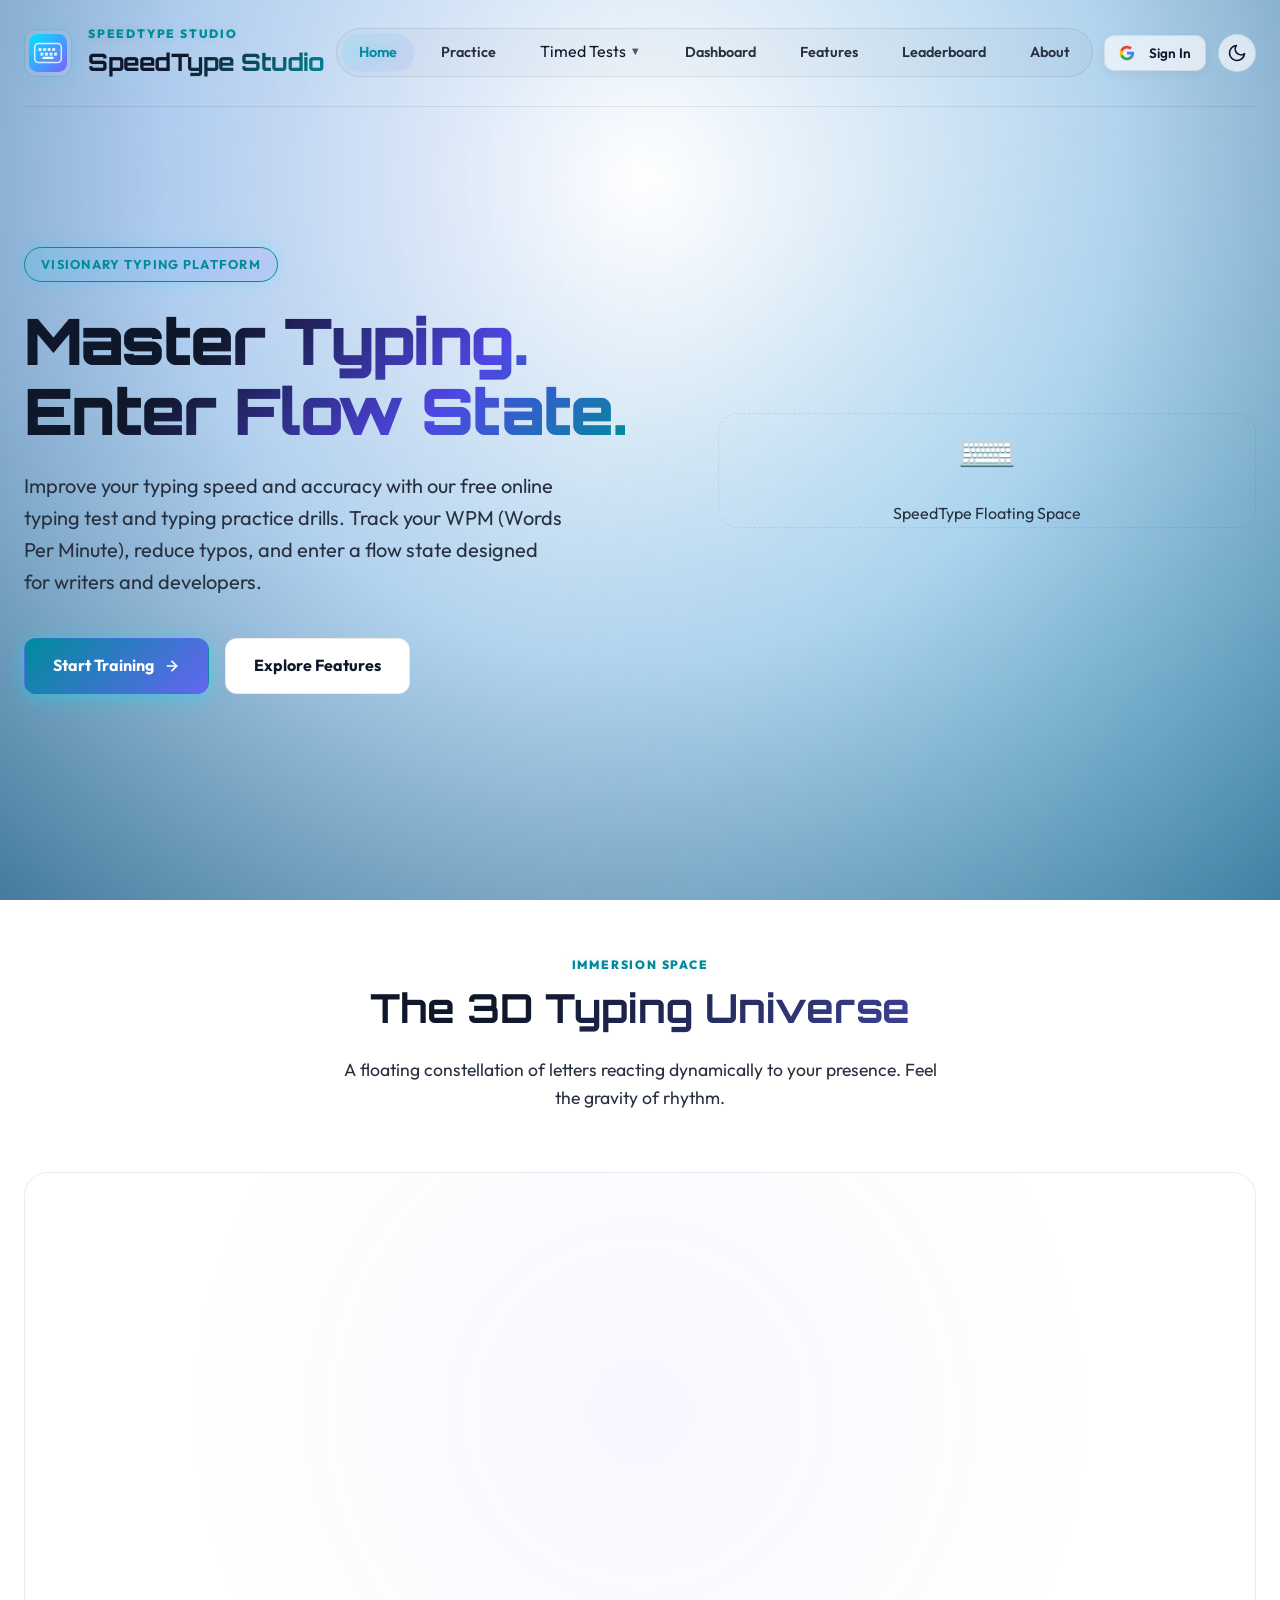
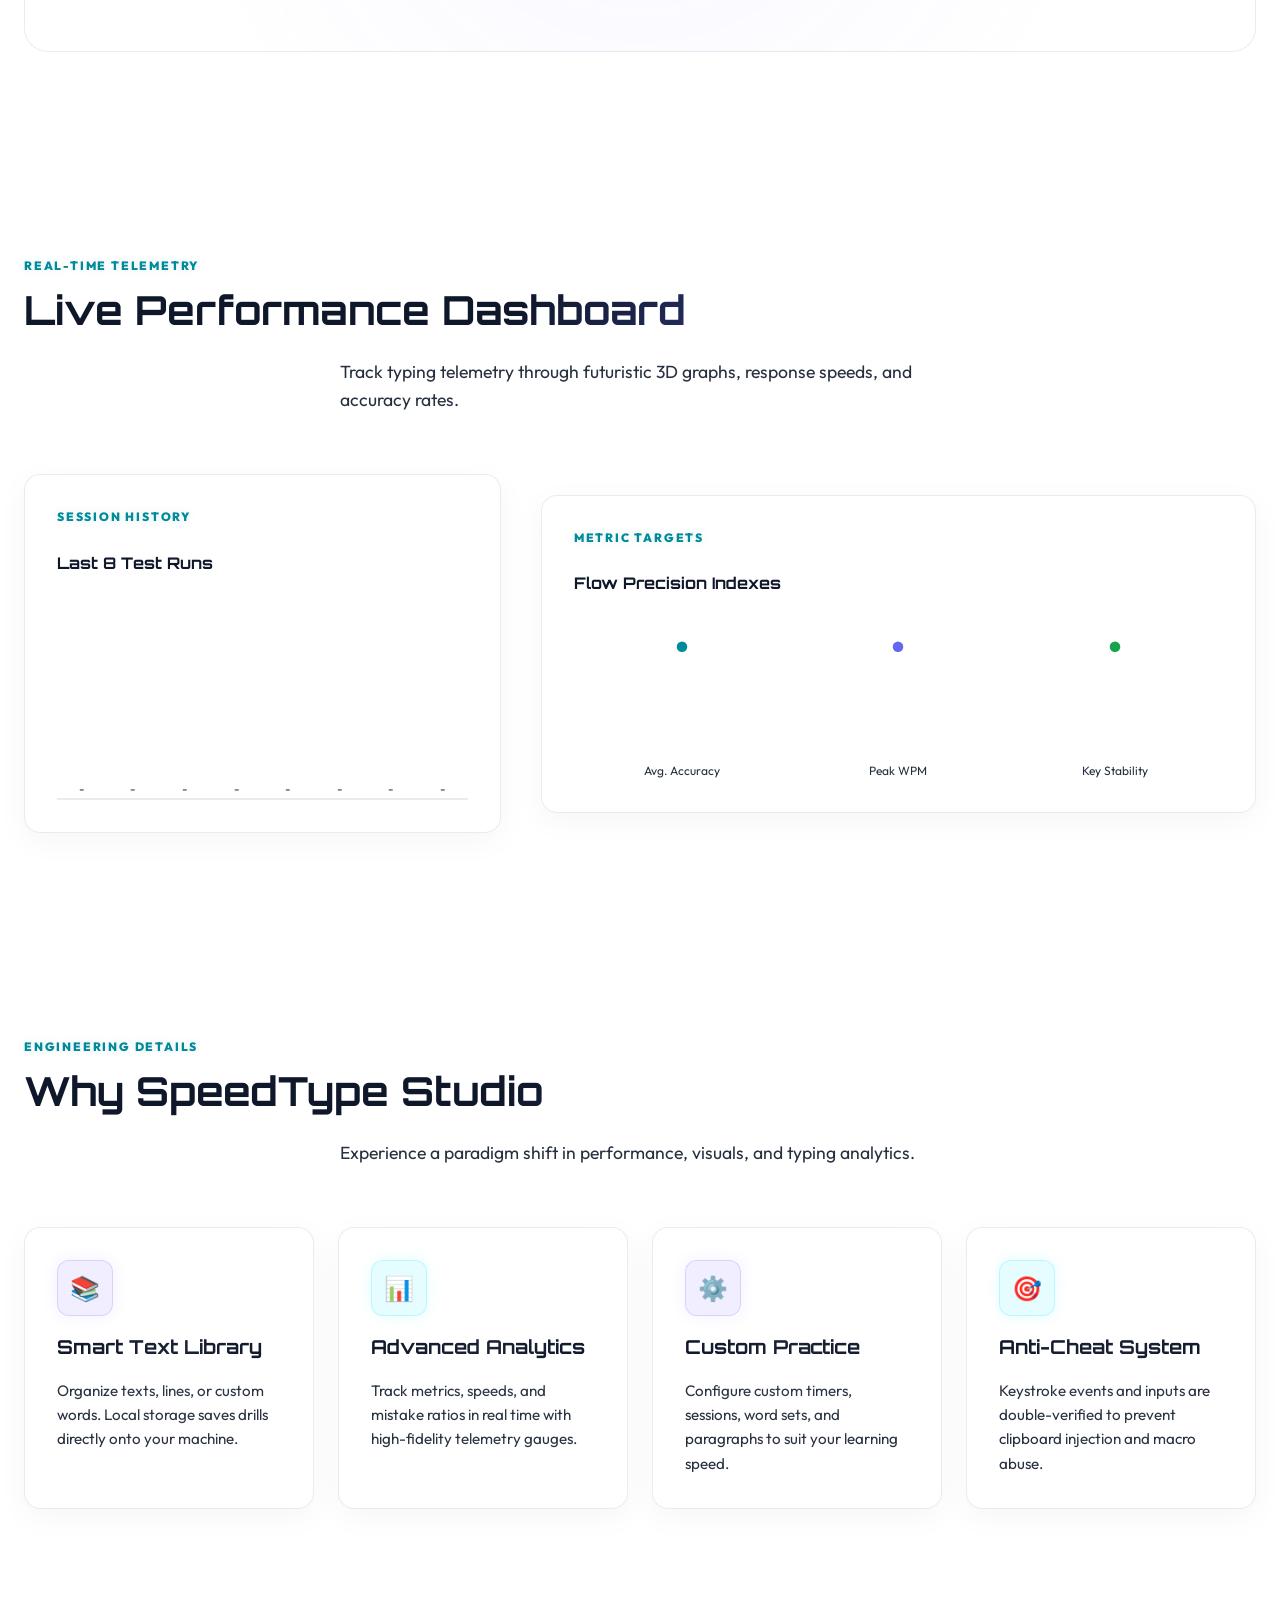
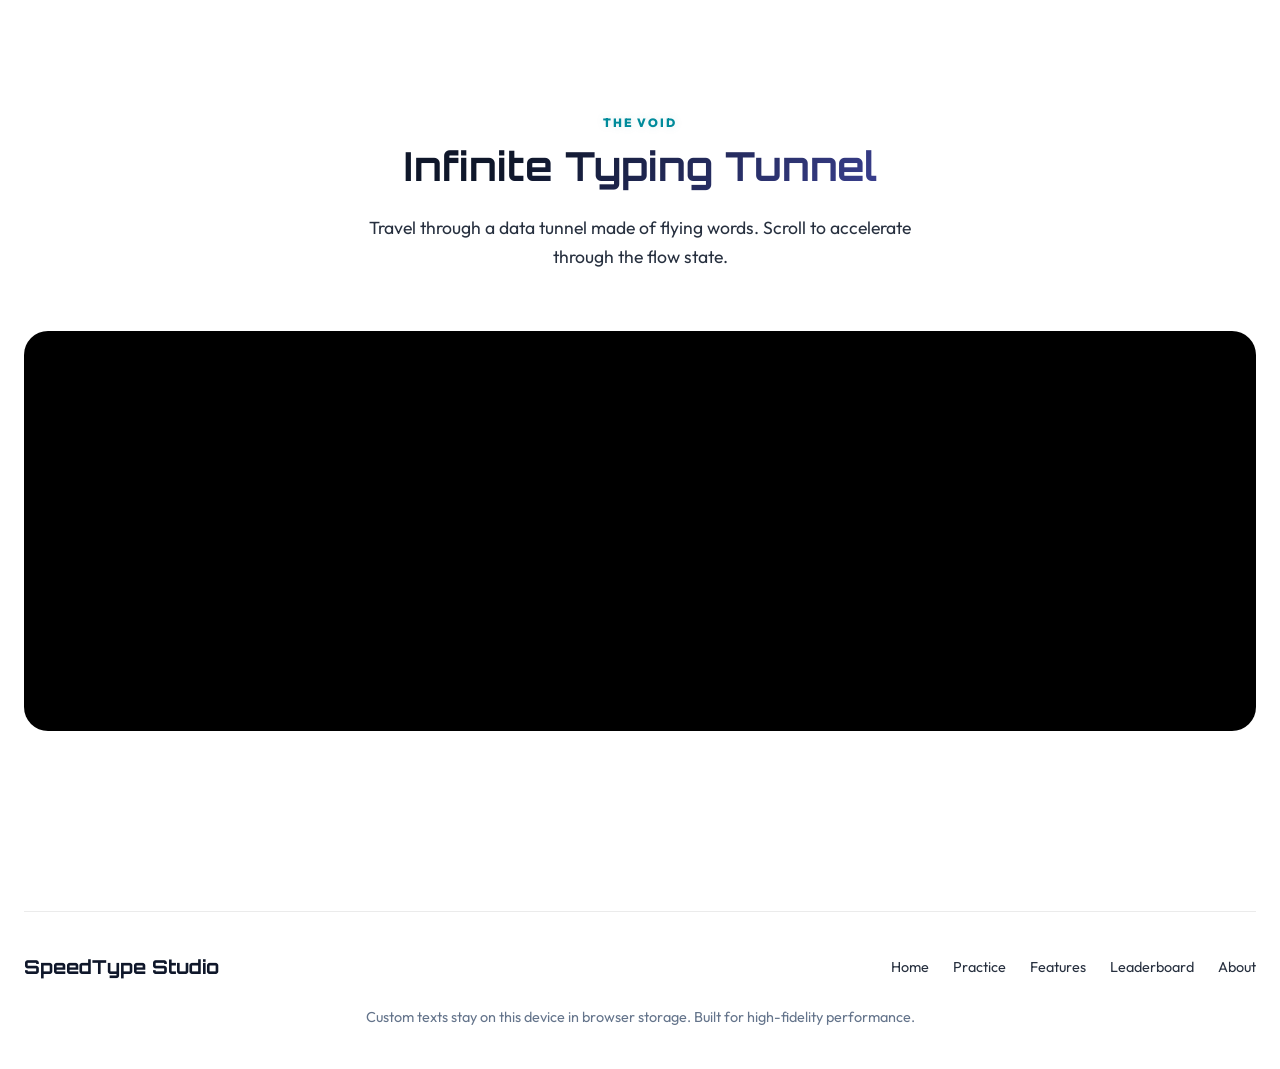
==== commit 5a237f51: "Update index.html for content and script version" ====
--- a/index.html
+++ b/index.html
@@ -3,7 +3,7 @@
   <head>
     <meta charset="utf-8">
     <meta name="viewport" content="width=device-width, initial-scale=1">
-        <title>SpeedType Studio – Free Online Typing Test & WPM Practice</title>
+    <title>SpeedType Studio – Free Online Typing Test & WPM Practice</title>
     <meta name="description" content="Improve your typing speed and accuracy with SpeedType Studio. Practice typing tests, track WPM, and analyze your performance with real-time analytics.">
     <link rel="stylesheet" href="styles.css?v=2.0">
     <link rel="canonical" href="https://thakral98.github.io/rapid-typing-speed/" />
@@ -37,6 +37,7 @@
       }
     }
     </script>
+    
     <!-- Three.js & GSAP CDNs -->
     <script src="https://cdnjs.cloudflare.com/ajax/libs/three.js/r128/three.min.js"></script>
     <script src="https://cdnjs.cloudflare.com/ajax/libs/gsap/3.12.2/gsap.min.js"></script>
@@ -83,6 +84,18 @@
         <nav class="nav-links">
           <a href="#home" class="nav-link active">Home</a>
           <a href="#practice" class="nav-link">Practice</a>
+          <div class="nav-dropdown" style="position: relative;">
+            <button id="timedMenuTrigger" class="nav-link nav-dropdown-trigger" style="background: none; border: none; font-family: inherit; font-size: inherit; font-weight: inherit; color: inherit; cursor: pointer; display: flex; align-items: center; gap: 4px; padding: 8px 18px;">
+              Timed Tests <span class="dropdown-chevron" style="font-size: 0.7rem; opacity: 0.7;">▼</span>
+            </button>
+            <div id="timedDropdownMenu" class="user-dropdown-menu glass-panel" style="display: none; position: absolute; left: 50%; transform: translateX(-50%); top: calc(100% + 8px); width: 180px; z-index: 100; border-radius: 16px; padding: 8px; box-shadow: 0 10px 30px rgba(0,0,0,0.15); flex-direction: column; gap: 4px;">
+              <button class="timed-test-btn menu-item" data-duration="1" style="width: 100%; text-align: left; background: none; border: none; padding: 8px 12px; border-radius: 8px; font-size: 0.85rem; font-weight: 500; color: var(--text-color); cursor: pointer; transition: background 0.2s;">1 Minute Test</button>
+              <button class="timed-test-btn menu-item" data-duration="2" style="width: 100%; text-align: left; background: none; border: none; padding: 8px 12px; border-radius: 8px; font-size: 0.85rem; font-weight: 500; color: var(--text-color); cursor: pointer; transition: background 0.2s;">2 Minute Test</button>
+              <button class="timed-test-btn menu-item" data-duration="3" style="width: 100%; text-align: left; background: none; border: none; padding: 8px 12px; border-radius: 8px; font-size: 0.85rem; font-weight: 500; color: var(--text-color); cursor: pointer; transition: background 0.2s;">3 Minute Test</button>
+              <button class="timed-test-btn menu-item" data-duration="4" style="width: 100%; text-align: left; background: none; border: none; padding: 8px 12px; border-radius: 8px; font-size: 0.85rem; font-weight: 500; color: var(--text-color); cursor: pointer; transition: background 0.2s;">4 Minute Test</button>
+              <button class="timed-test-btn menu-item" data-duration="5" style="width: 100%; text-align: left; background: none; border: none; padding: 8px 12px; border-radius: 8px; font-size: 0.85rem; font-weight: 500; color: var(--text-color); cursor: pointer; transition: background 0.2s;">5 Minute Test</button>
+            </div>
+          </div>
           <a href="#dashboard" class="nav-link">Dashboard</a>
           <a href="#features" class="nav-link">Features</a>
           <a href="#leaderboard" class="nav-link">Leaderboard</a>
@@ -107,7 +120,7 @@
                 <span id="usernameDisplay" class="user-display-name" style="font-size: 0.9rem; font-weight: 500;">Guest</span>
                 <span class="dropdown-chevron" style="font-size: 0.7rem; opacity: 0.7;">▼</span>
               </button>
-                       <div id="userDropdownMenu" class="user-dropdown-menu glass-panel" style="display: none; position: absolute; right: 0; top: calc(100% + 8px); width: 220px; z-index: 100; border-radius: 16px; padding: 12px; box-shadow: 0 10px 30px rgba(0,0,0,0.15); display: none; flex-direction: column; gap: 6px; transform-origin: top right; transition: all 0.2s ease;">
+              <div id="userDropdownMenu" class="user-dropdown-menu glass-panel" style="display: none; position: absolute; right: 0; top: calc(100% + 8px); width: 220px; z-index: 100; border-radius: 16px; padding: 12px; box-shadow: 0 10px 30px rgba(0,0,0,0.15); display: none; flex-direction: column; gap: 6px; transform-origin: top right; transition: all 0.2s ease;">
                 <div class="user-menu-header" style="display: flex; flex-direction: column; padding: 4px 8px 8px;">
                   <strong id="menuUsername" style="font-size: 0.95rem; font-family: var(--font-heading); color: var(--text-color);">Username</strong>
                   <span id="menuEmail" class="menu-email" style="font-size: 0.75rem; color: var(--text-muted); word-break: break-all;">user@example.com</span>
@@ -135,7 +148,7 @@
           <div class="hero-content">
             <span class="hero-badge">VISIONARY TYPING PLATFORM</span>
             <h2 class="hero-title">Master Typing.<br>Enter Flow State.</h2>
-            <p class="hero-subtitle">Train speed, accuracy, and absolute focus with a premium, immersive typing environment designed for modern developers and writers.</p>
+            <p class="hero-subtitle">Improve your typing speed and accuracy with our free online typing test and typing practice drills. Track your WPM (Words Per Minute), reduce typos, and enter a flow state designed for writers and developers.</p>
             <div class="hero-actions">
               <a href="#practice" id="start-training-btn" class="btn btn-primary">
                 Start Training
@@ -823,12 +836,12 @@
       </footer>
     </main>
 
-        <!-- Supabase CDN and Configuration -->
+    <!-- Supabase CDN and Configuration -->
     <script src="https://cdn.jsdelivr.net/npm/@supabase/supabase-js@2"></script>
     <script src="config.js?v=2.0"></script>
 
     <!-- Visual animations and typing integrations -->
     <script src="3d-effects.js?v=2.0"></script>
-    <script src="script.js?v=2.1"></script>
+    <script src="script.js?v=2.2"></script>
   </body>
 </html>
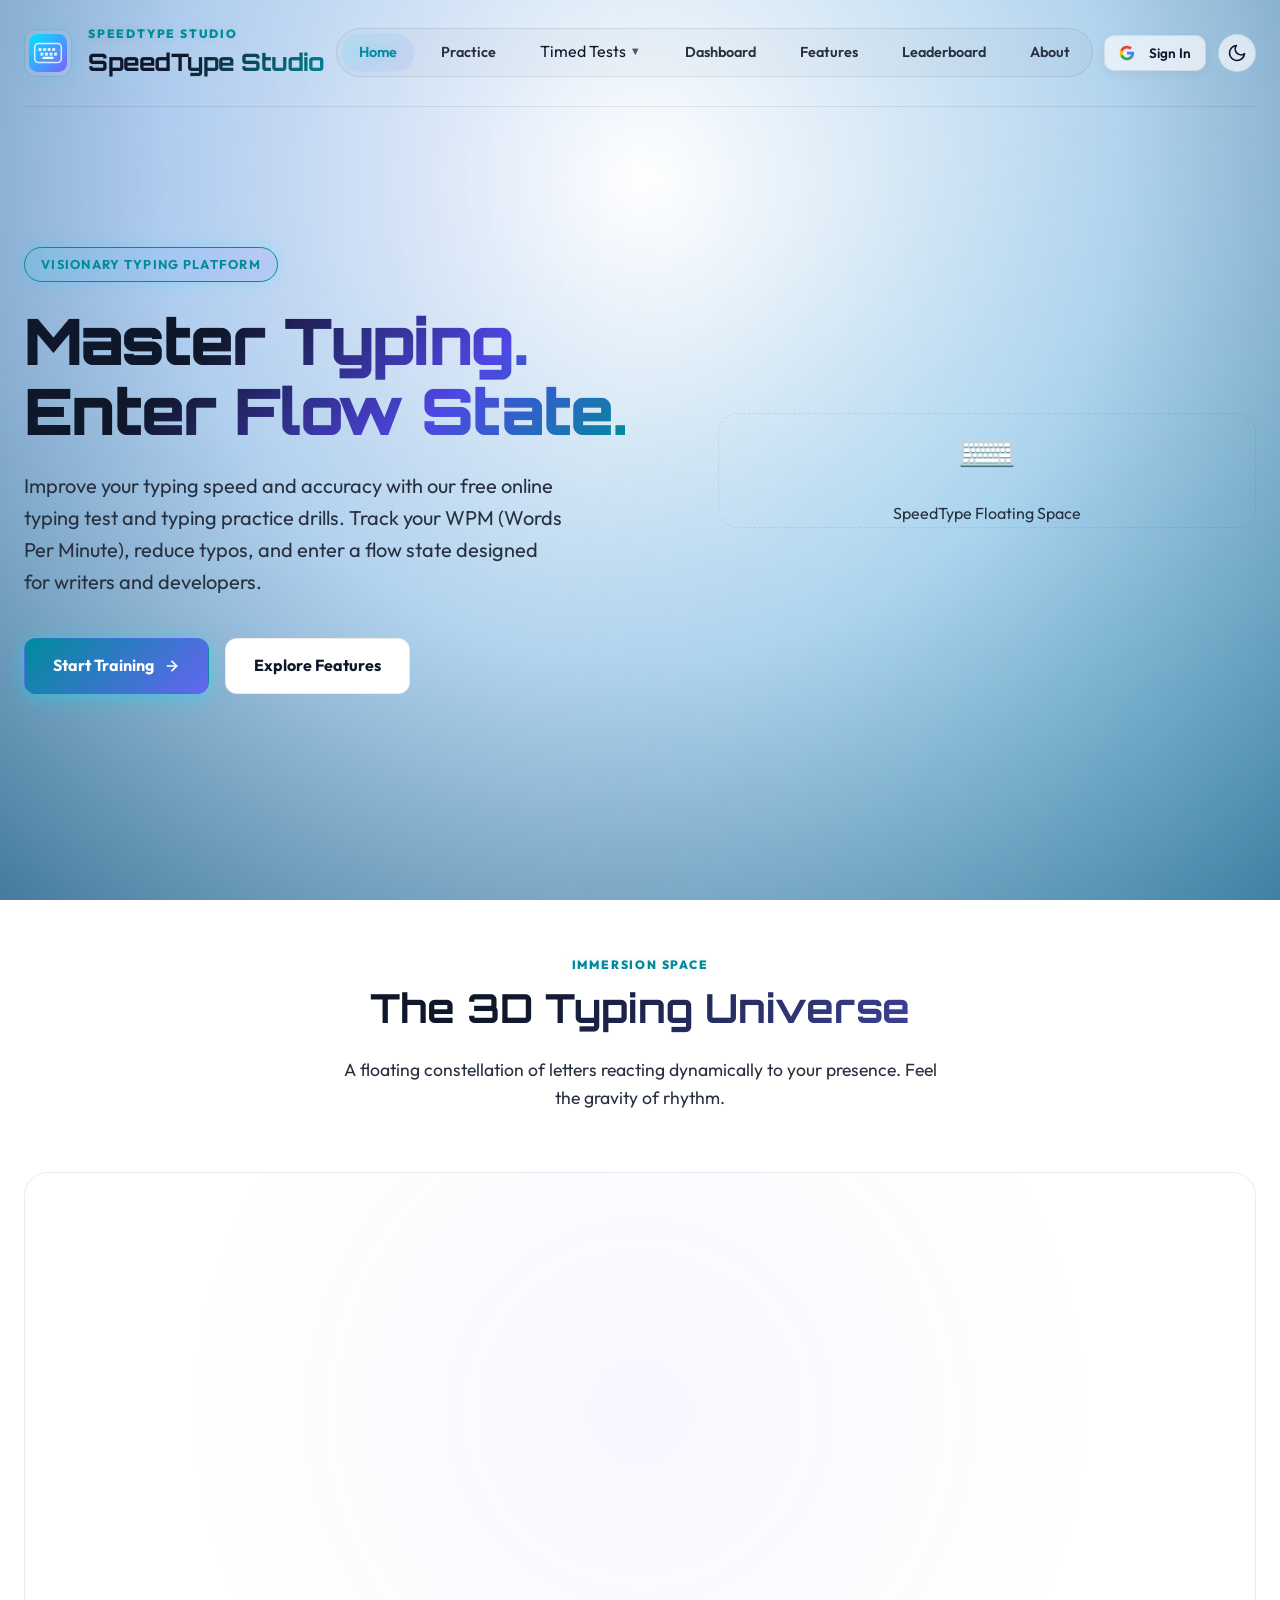
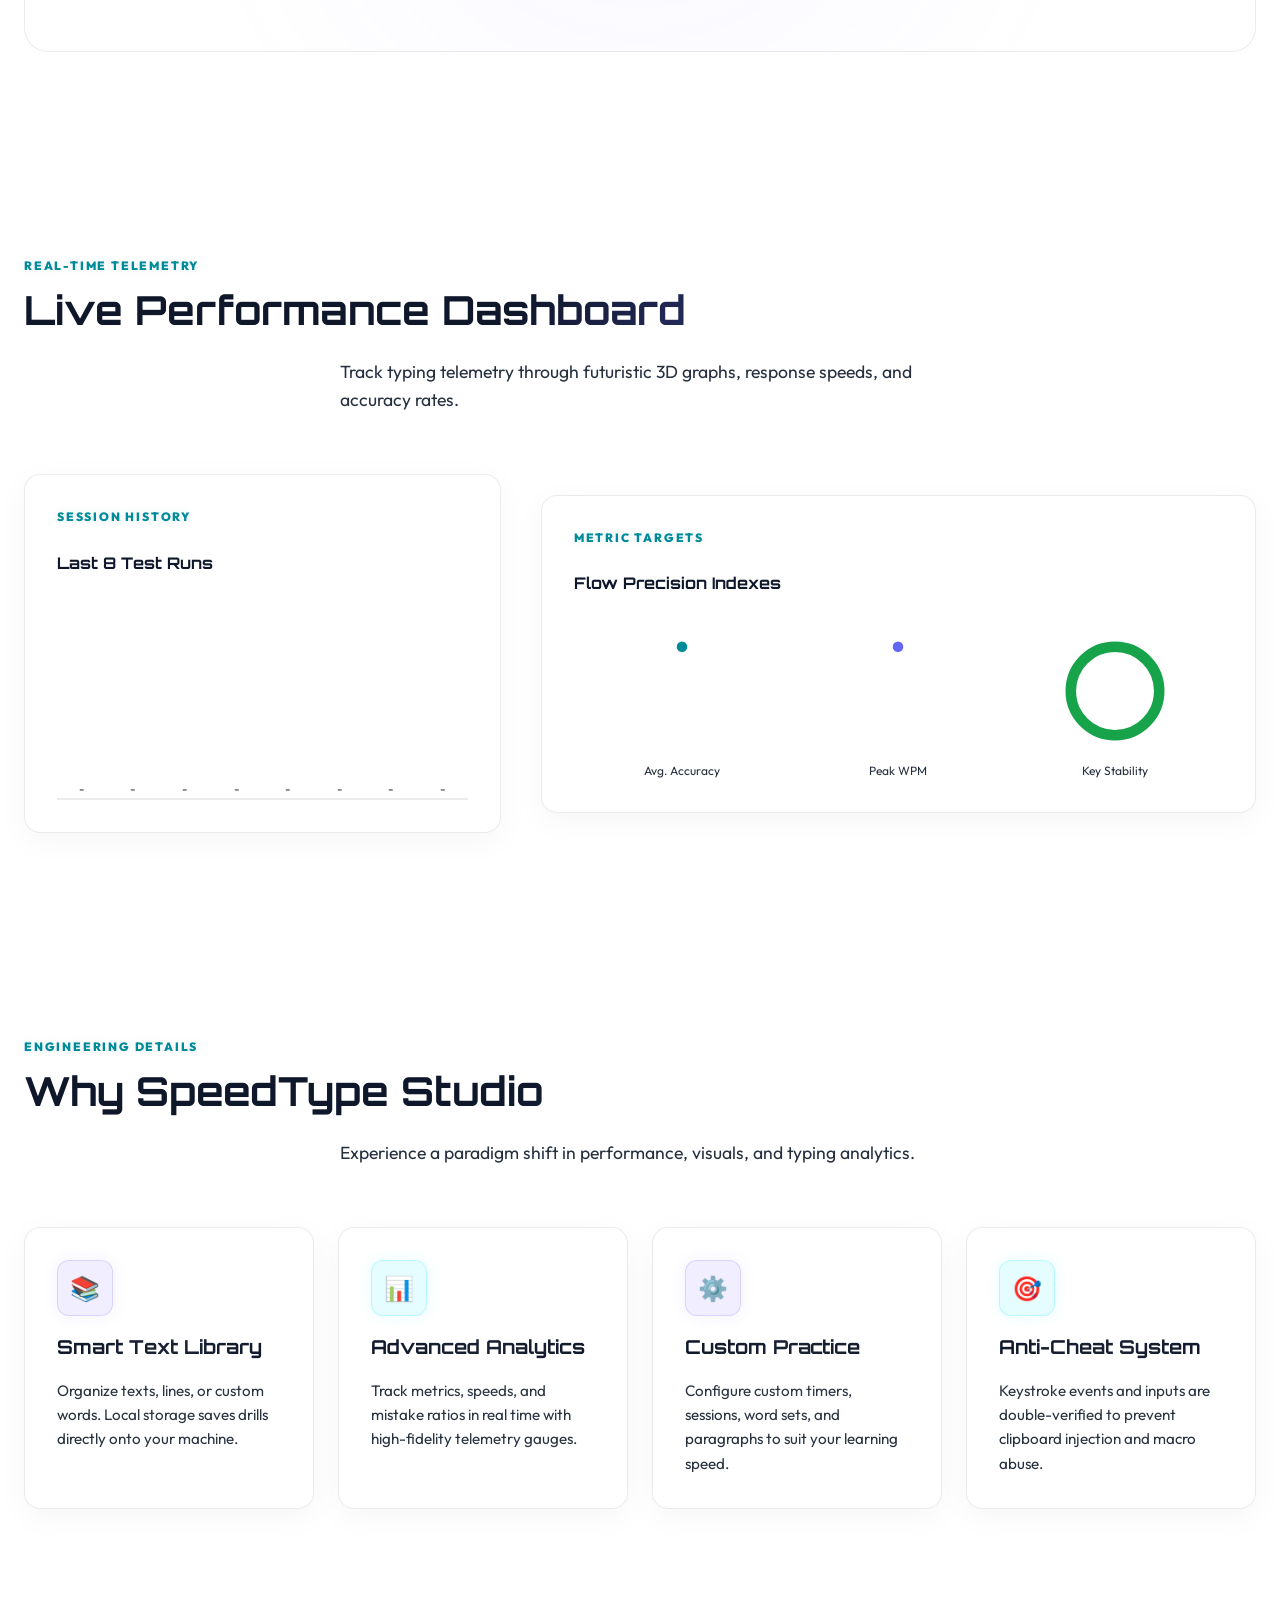
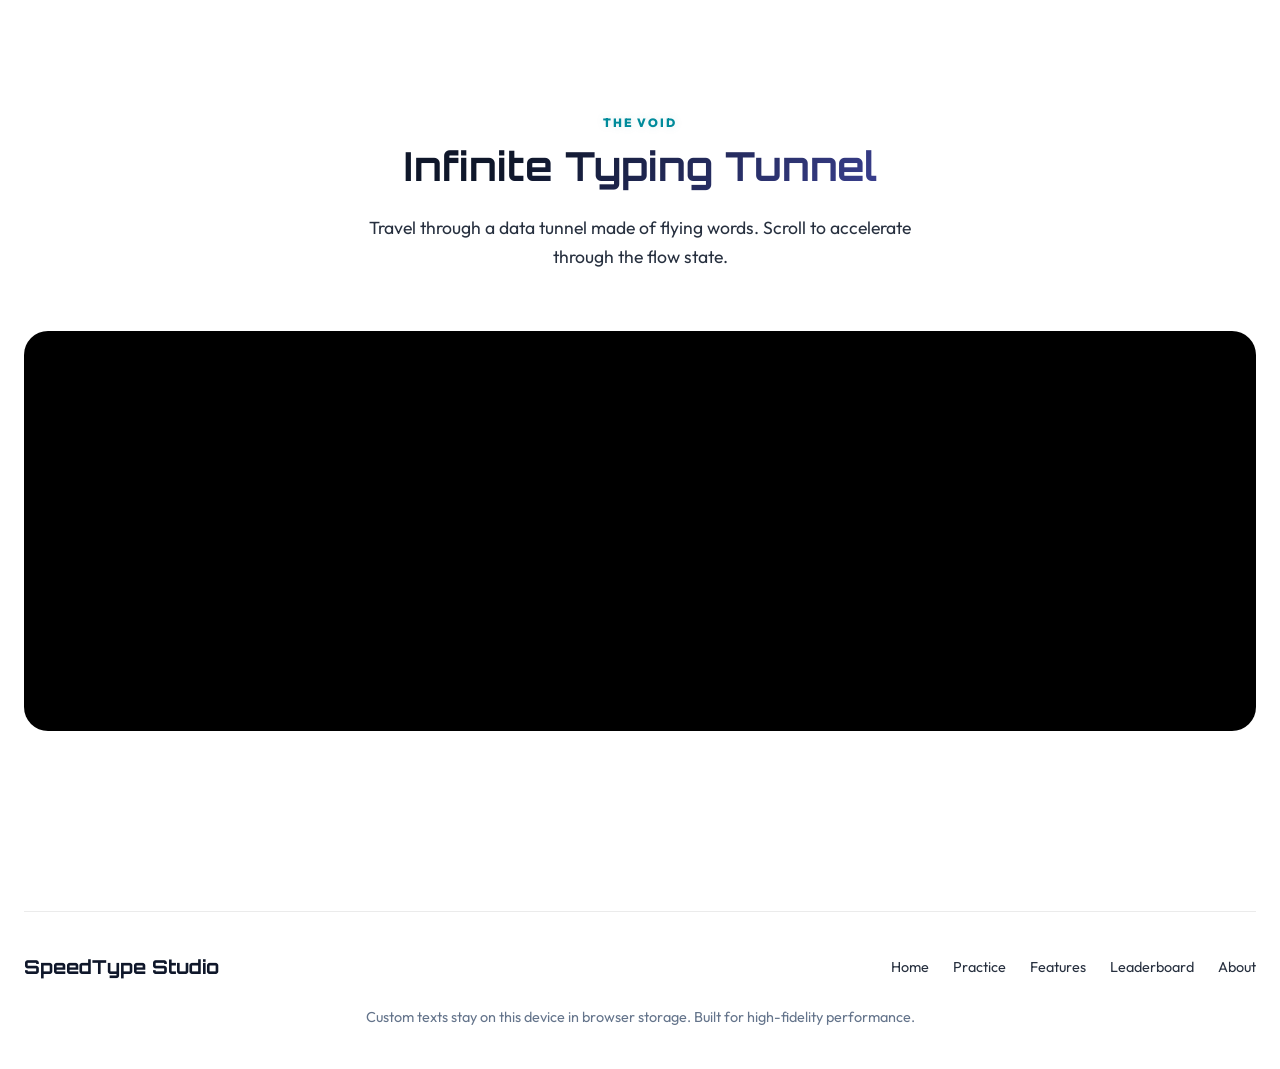
==== commit a3853811: "Revise about section and add metrics defined Updated content in the about section and added metrics " ====
--- a/index.html
+++ b/index.html
@@ -165,8 +165,6 @@
             </div>
           </div>
         </div>
-
-
 
         <!-- 3D Typing Universe -->
         <div class="universe-section">
@@ -618,7 +616,7 @@
             <!-- Row 3 -->
             <div class="feature-row">
               <div class="feature-visual">
-                <div class="feature-visual-icon">🤖</div>
+                <div class="feature-visual-icon"></div>
               </div>
               <div class="feature-desc">
                 <span class="eyebrow">INTELLIGENCE</span>
@@ -710,11 +708,25 @@
 
           <div class="about-story">
             <div class="about-text">
-              <h3>Enter the Flow State</h3>
-              <p>Typing is not merely a method of typing characters. It is the bandwidth between human thought processes and digital logic. At SpeedType Studio, we build layouts and telemetry graphs that help you lock out external noise and focus on key rhythm.</p>
-              <p>We leverage hardware acceleration, WebGL particle systems, and native layout features to construct typing feedback that mimics flow state focus.</p>
-            </div>
-            
+              <h4>Entering the Flow State</h4>
+              <p>SpeedType Studio was conceptualized as a solution to boring, standard word inputs. We believe that typing is more than just raw speed—it is a cognitive rhythm, a flow state where the boundary between computer and brain dissolves. By building highly visually-responsive tools (Three.js fluid backdrops, interactive key overlays, and lifetime dashboards), we help you achieve keyboard autonomy faster.</p>
+            </div>
+            <div class="about-aside glass-panel">
+              <span class="eyebrow">METRICS DEFINED</span>
+              <ul style="margin-top: 12px; display: flex; flex-direction: column; gap: 10px; padding-left: 16px; font-size: 0.9rem;">
+                <li><strong>WPM:</strong> (Total characters / 5) / elapsed minutes</li>
+                <li><strong>Accuracy:</strong> Percentage of exact matches over entered letters</li>
+                <li><strong>Key Stability:</strong> Deviation cycle of keystroke typing gaps</li>
+              </ul>
+            </div>
+          </div>
+
+          <!-- Project Timeline -->
+          <div class="universe-section" style="margin-top: 60px;">
+            <div class="section-header">
+              <span class="eyebrow">ROADMAP</span>
+              <h3 class="section-title">The Development Timeline</h3>
+            </div>
             <div class="about-timeline">
               <div class="timeline-item">
                 <div class="timeline-dot"></div>
--- a/styles.css
+++ b/styles.css
@@ -285,7 +285,7 @@
   text-shadow: 0 0 8px var(--primary-glow);
 }
 
-.topbar h1, .brand-title {
+.topbar h1 {
   font-family: var(--font-heading);
   font-size: 1.5rem;
   font-weight: 750;
@@ -991,14 +991,23 @@
 }
 
 #typingInput {
-  position: absolute;
-  opacity: 0;
-  pointer-events: none;
-  width: 0;
-  height: 0;
-  padding: 0;
-  margin: 0;
-  border: none;
+  min-height: 140px;
+  margin-top: 8px;
+  padding: 18px;
+  cursor: text;
+  caret-color: transparent;
+  color: var(--text-primary);
+  background: var(--typing-input-bg);
+  border: 1px solid var(--glass-border);
+  font-family: var(--font-mono);
+  font-size: 1.1rem;
+  line-height: 1.7;
+  user-select: none;
+}
+
+#typingInput:focus {
+  border-color: var(--secondary-color);
+  box-shadow: 0 0 12px var(--secondary-glow);
 }
 
 .action-row {
@@ -1904,6 +1913,14 @@
 }
 
 @media (max-width: 768px) {
+  .app-shell {
+    padding: 0 16px;
+  }
+
+  .typing-panel, .stats-panel, .library-panel, .mock-analytics-card {
+    padding: 20px 16px;
+  }
+
   .topbar {
     flex-direction: column;
     gap: 16px;
@@ -1937,6 +1954,24 @@
   .leaderboard-cards {
     grid-template-columns: 1fr;
   }
+
+  .accuracy-ring-container {
+    flex-wrap: wrap;
+    justify-content: center;
+    gap: 16px;
+  }
+
+  .circular-chart {
+    width: 80px;
+    height: 80px;
+  }
+
+  .key-row span {
+    min-height: 32px;
+    font-size: 0.7rem;
+  }
+  .offset-one { padding: 0 8px; }
+  .offset-two { padding: 0 16px; }
 }
 
 /* ==========================================================================
@@ -2156,4 +2191,80 @@
   .dashboard-layout-grid {
     grid-template-columns: 1fr;
   }
-}
+  .dashboard-grid {
+    grid-template-columns: 1fr;
+    gap: 32px;
+  }
+}
+
+/* Keyframes for Mobile CSS Fallback Animations */
+@keyframes floatMobileLetter {
+  0% {
+    transform: translateY(0) rotate(0deg);
+  }
+  100% {
+    transform: translateY(-20px) rotate(15deg);
+  }
+}
+
+@keyframes floatMobileWord {
+  0% {
+    transform: translateY(0) scale(0.95);
+    opacity: 0.25;
+  }
+  100% {
+    transform: translateY(-15px) scale(1.05);
+    opacity: 0.6;
+  }
+}
+
+/* Timed Tests Dropdown styling and Animations */
+.nav-dropdown {
+  position: relative;
+}
+
+#timedDropdownMenu {
+  display: none;
+  position: absolute;
+  left: 50%;
+  transform: translateX(-50%);
+  top: calc(100% + 8px);
+  width: 180px;
+  z-index: 100;
+  border-radius: 16px;
+  padding: 8px;
+  box-shadow: 0 10px 30px rgba(0, 0, 0, 0.15);
+  flex-direction: column;
+  gap: 4px;
+}
+
+#timedDropdownMenu.active {
+  display: flex !important;
+  animation: slideInDropdown 0.2s cubic-bezier(0.16, 1, 0.3, 1) forwards;
+}
+
+.timed-test-btn.menu-item {
+  width: 100%;
+  text-align: left;
+  background: none;
+  border: none;
+  padding: 8px 12px;
+  border-radius: 8px;
+  font-size: 0.85rem;
+  font-weight: 500;
+  color: var(--text-secondary);
+  cursor: pointer;
+  transition: background 0.2s, color 0.2s;
+  font-family: var(--font-body);
+}
+
+.timed-test-btn.menu-item:hover {
+  background: var(--glass-bg-hover);
+  color: var(--primary-color) !important;
+}
+
+/* Spinner Animation for loading state */
+@keyframes spin {
+  0% { transform: rotate(0deg); }
+  100% { transform: rotate(360deg); }
+}
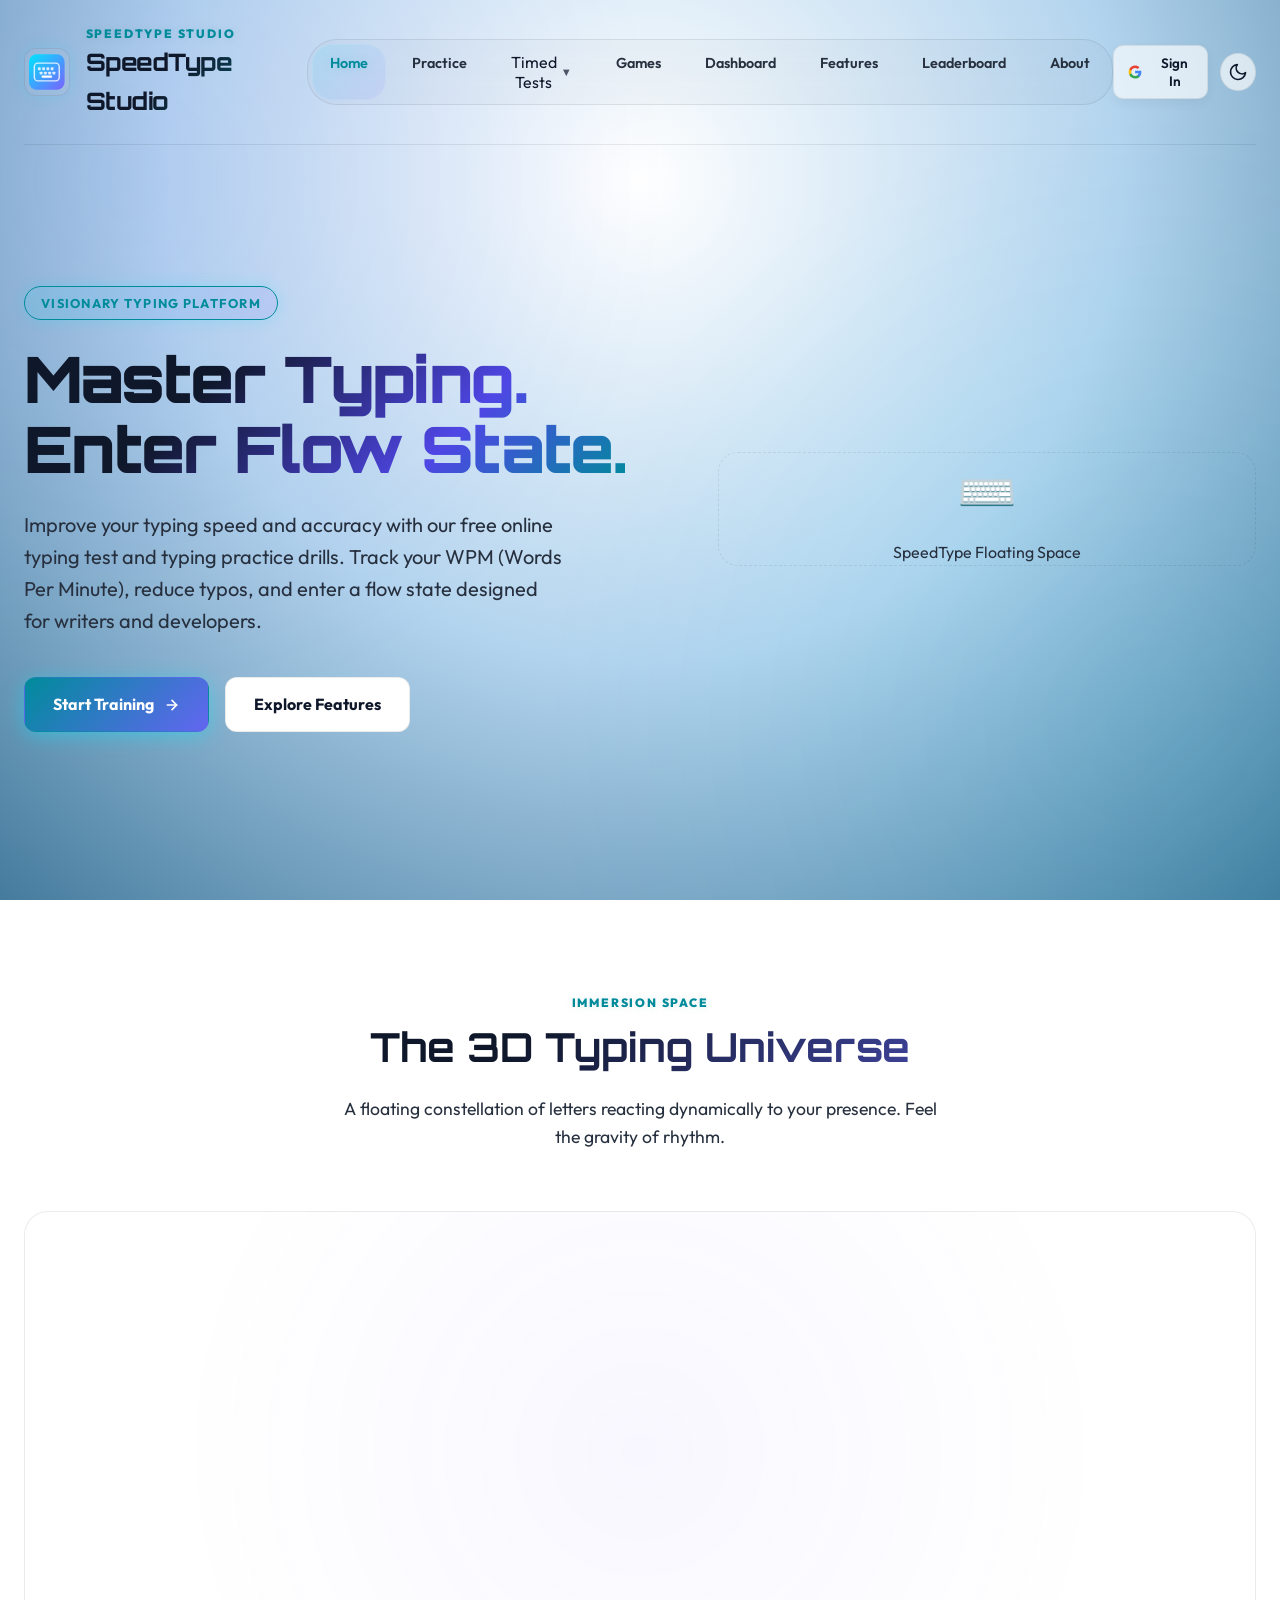
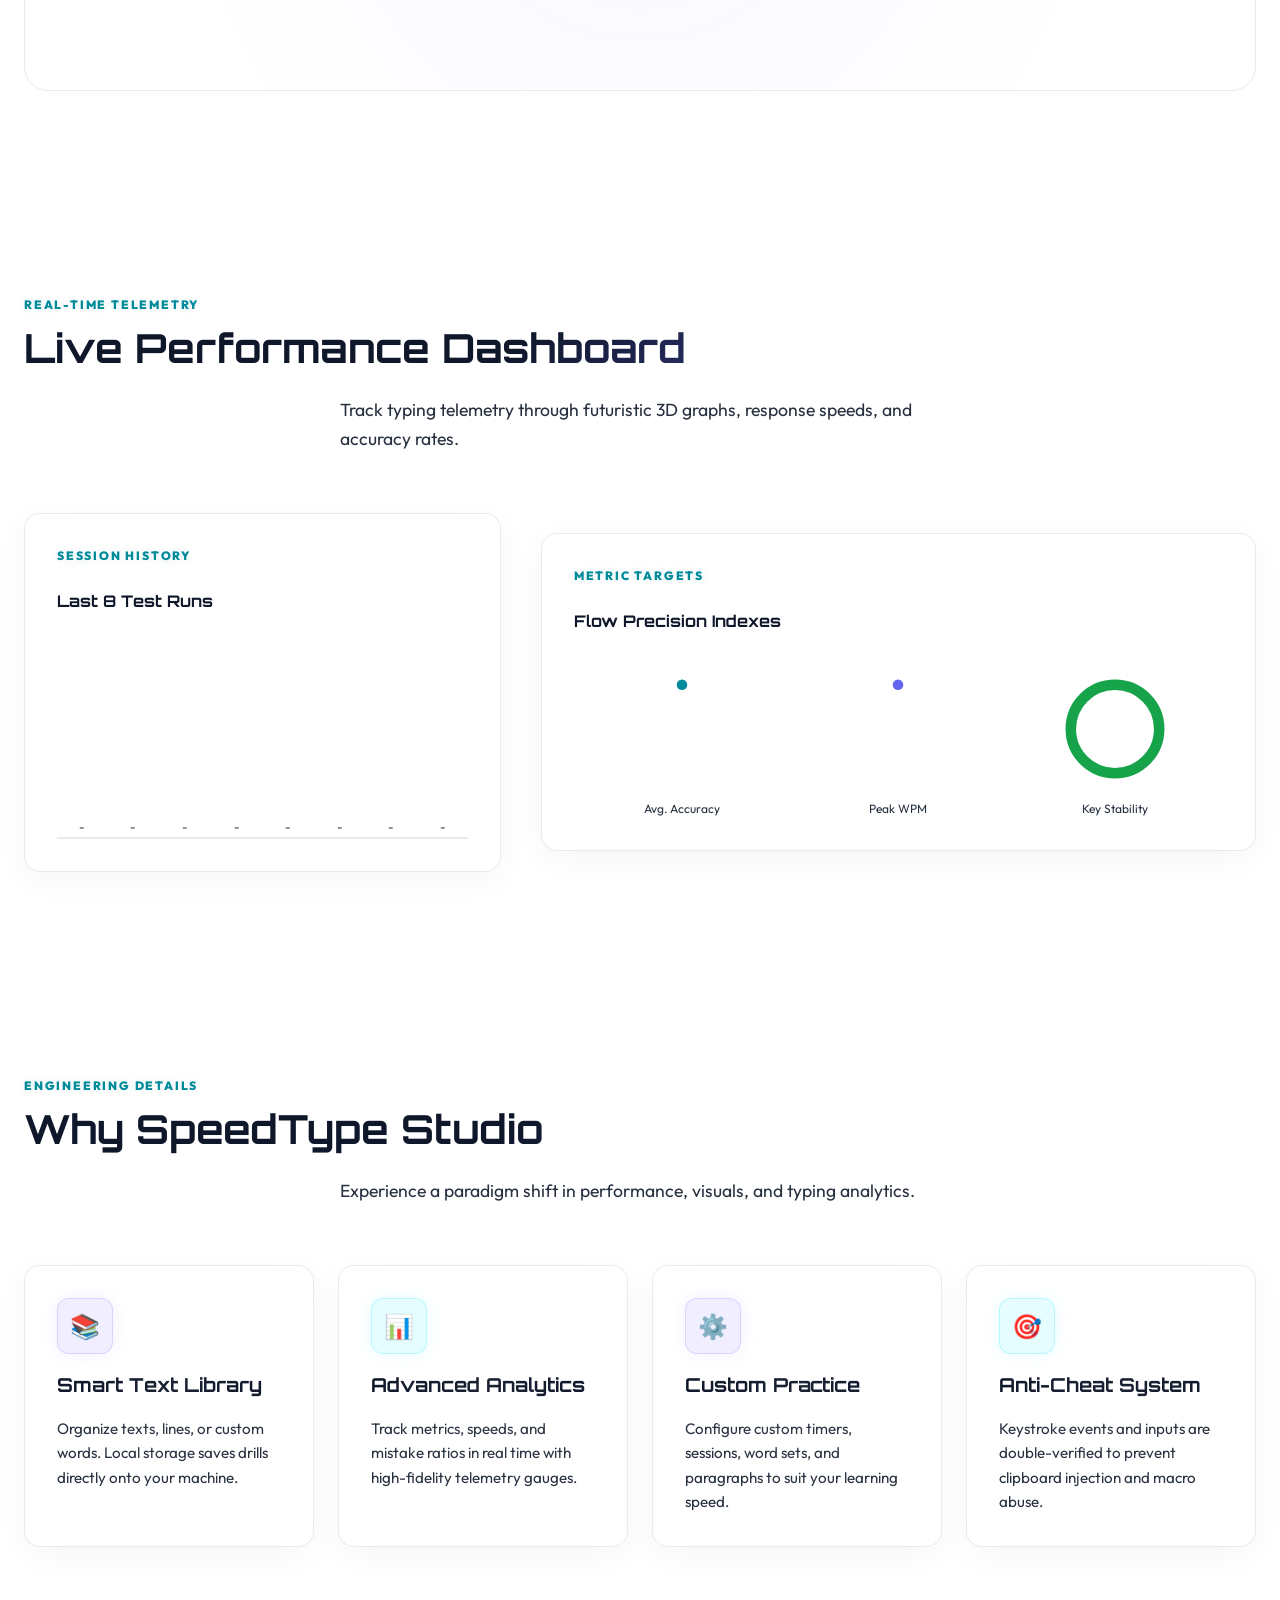
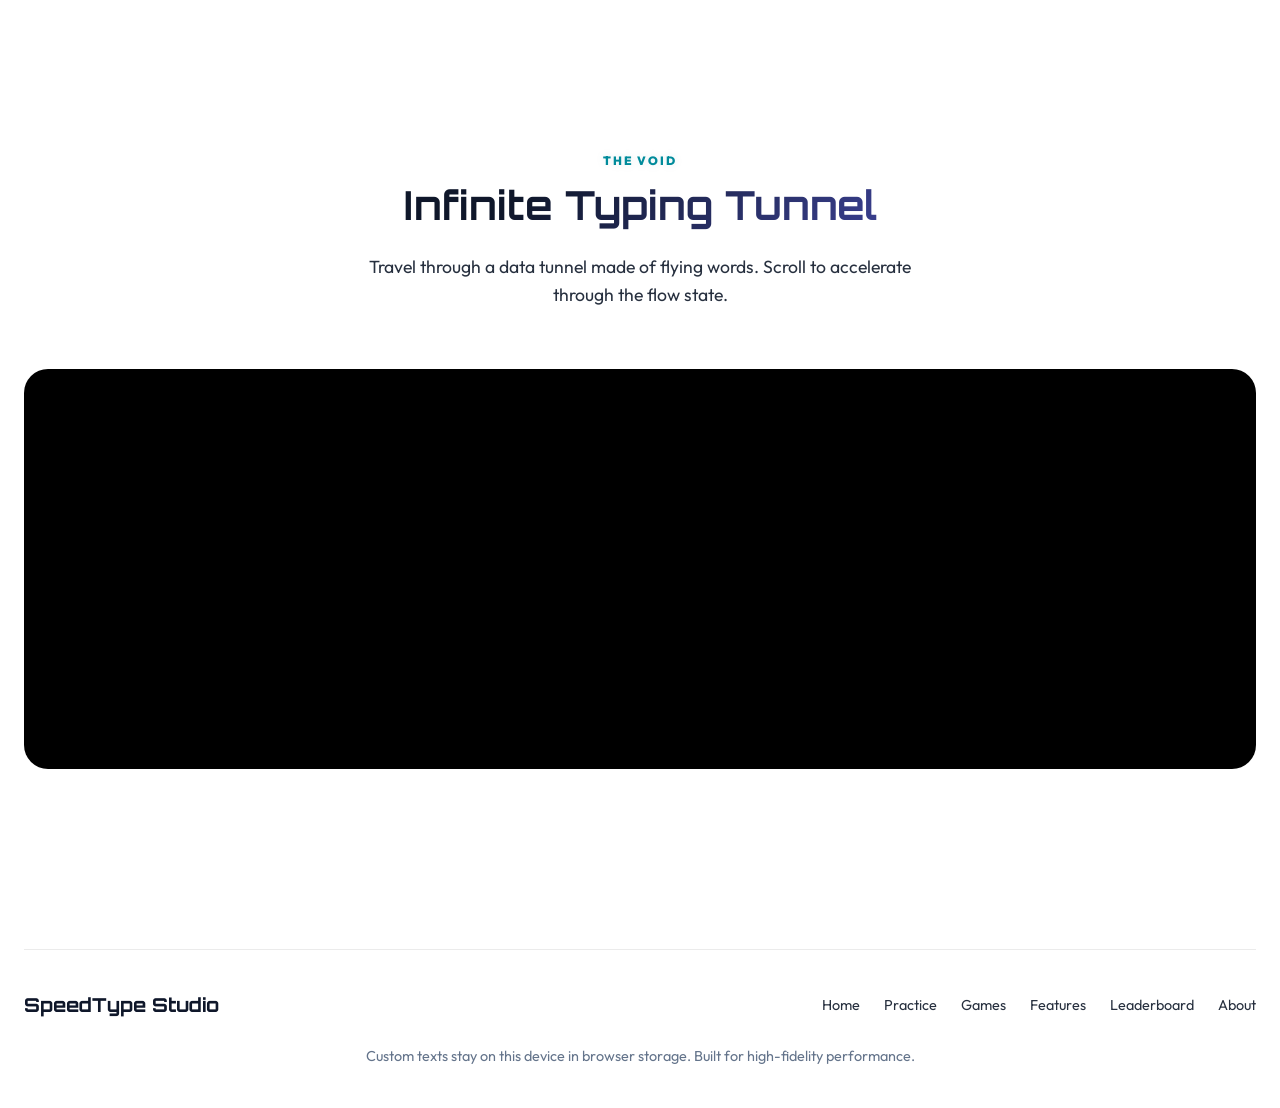
==== commit fa6a046c: "Update stylesheet and script versions in index.html" ====
--- a/index.html
+++ b/index.html
@@ -5,7 +5,7 @@
     <meta name="viewport" content="width=device-width, initial-scale=1">
     <title>SpeedType Studio – Free Online Typing Test & WPM Practice</title>
     <meta name="description" content="Improve your typing speed and accuracy with SpeedType Studio. Practice typing tests, track WPM, and analyze your performance with real-time analytics.">
-    <link rel="stylesheet" href="styles.css?v=2.0">
+    <link rel="stylesheet" href="styles.css?v=2.1">
     <link rel="canonical" href="https://thakral98.github.io/rapid-typing-speed/" />
     
     <!-- Open Graph / Facebook -->
@@ -89,13 +89,16 @@
               Timed Tests <span class="dropdown-chevron" style="font-size: 0.7rem; opacity: 0.7;">▼</span>
             </button>
             <div id="timedDropdownMenu" class="user-dropdown-menu glass-panel" style="display: none; position: absolute; left: 50%; transform: translateX(-50%); top: calc(100% + 8px); width: 180px; z-index: 100; border-radius: 16px; padding: 8px; box-shadow: 0 10px 30px rgba(0,0,0,0.15); flex-direction: column; gap: 4px;">
+              <button class="timed-test-btn menu-item" data-duration="0.5" style="width: 100%; text-align: left; background: none; border: none; padding: 8px 12px; border-radius: 8px; font-size: 0.85rem; font-weight: 500; color: var(--text-color); cursor: pointer; transition: background 0.2s;">30 Second Test</button>
               <button class="timed-test-btn menu-item" data-duration="1" style="width: 100%; text-align: left; background: none; border: none; padding: 8px 12px; border-radius: 8px; font-size: 0.85rem; font-weight: 500; color: var(--text-color); cursor: pointer; transition: background 0.2s;">1 Minute Test</button>
               <button class="timed-test-btn menu-item" data-duration="2" style="width: 100%; text-align: left; background: none; border: none; padding: 8px 12px; border-radius: 8px; font-size: 0.85rem; font-weight: 500; color: var(--text-color); cursor: pointer; transition: background 0.2s;">2 Minute Test</button>
               <button class="timed-test-btn menu-item" data-duration="3" style="width: 100%; text-align: left; background: none; border: none; padding: 8px 12px; border-radius: 8px; font-size: 0.85rem; font-weight: 500; color: var(--text-color); cursor: pointer; transition: background 0.2s;">3 Minute Test</button>
               <button class="timed-test-btn menu-item" data-duration="4" style="width: 100%; text-align: left; background: none; border: none; padding: 8px 12px; border-radius: 8px; font-size: 0.85rem; font-weight: 500; color: var(--text-color); cursor: pointer; transition: background 0.2s;">4 Minute Test</button>
               <button class="timed-test-btn menu-item" data-duration="5" style="width: 100%; text-align: left; background: none; border: none; padding: 8px 12px; border-radius: 8px; font-size: 0.85rem; font-weight: 500; color: var(--text-color); cursor: pointer; transition: background 0.2s;">5 Minute Test</button>
-            </div>
-          </div>
+              <button class="timed-test-btn menu-item" data-duration="10" style="width: 100%; text-align: left; background: none; border: none; padding: 8px 12px; border-radius: 8px; font-size: 0.85rem; font-weight: 500; color: var(--text-color); cursor: pointer; transition: background 0.2s;">10 Minute Test</button>
+            </div>
+          </div>
+          <a href="#games" class="nav-link">Games</a>
           <a href="#dashboard" class="nav-link">Dashboard</a>
           <a href="#features" class="nav-link">Features</a>
           <a href="#leaderboard" class="nav-link">Leaderboard</a>
@@ -103,7 +106,7 @@
         </nav>
 
         <div class="topbar-actions" style="display: flex; align-items: center; gap: 12px;">
-          <!-- Supabase Auth Control -->
+          <!-- Firebase Auth Control -->
           <div id="authContainer" class="auth-container">
             <button id="googleSignInBtn" class="btn btn-primary btn-sm auth-btn" style="padding: 8px 14px; gap: 8px; font-size: 0.85rem; border-radius: 10px; display: flex; align-items: center; border: none; font-weight: 600;">
               <svg class="google-icon" viewBox="0 0 24 24" width="16" height="16" fill="currentColor" style="margin-right: 6px;">
@@ -580,6 +583,100 @@
       <!-- ====================================================================
            3. FEATURES PAGE VIEW
            ==================================================================== -->
+      <!-- GAMES PAGE -->
+      <section id="games" class="page-view">
+        <div class="games-section">
+          <div class="section-header">
+            <span class="eyebrow">TYPING ARCADE</span>
+            <h3 class="section-title">Play Games. Type Faster.</h3>
+            <p class="section-subtitle">Every keystroke drives the action. Type correctly to move, and your real WPM and accuracy are tracked after every game.</p>
+          </div>
+
+          <div class="gm-grid" id="gmHub">
+            <button class="gm-card glass-panel" data-game="boat" type="button">
+              <span class="gm-card-icon">🚤</span>
+              <strong>Boat Race</strong>
+              <span>Speed across the water and beat three rival boats to the finish buoy.</span>
+              <em>Race · Accuracy</em>
+            </button>
+            <button class="gm-card glass-panel" data-game="car" type="button">
+              <span class="gm-card-icon">🏎️</span>
+              <strong>Car Race</strong>
+              <span>Floor the throttle with every correct key and outrun the grid.</span>
+              <em>Race · Speed</em>
+            </button>
+            <button class="gm-card glass-panel" data-game="bike" type="button">
+              <span class="gm-card-icon">🚴</span>
+              <strong>Bike Race</strong>
+              <span>Pedal hard down the dirt track. Mistakes slow your rhythm, so stay clean.</span>
+              <em>Race · Rhythm</em>
+            </button>
+            <button class="gm-card glass-panel" data-game="mountain" type="button">
+              <span class="gm-card-icon">🏔️</span>
+              <strong>Mountain Climb</strong>
+              <span>Climb to the summit before the storm catches you from behind.</span>
+              <em>Survival · Endurance</em>
+            </button>
+            <button class="gm-card glass-panel" data-game="rocket" type="button">
+              <span class="gm-card-icon">🚀</span>
+              <strong>Rocket Race</strong>
+              <span>Blast through space against rival ships. Fuel is your fingers.</span>
+              <em>Race · Speed</em>
+            </button>
+            <button class="gm-card glass-panel" data-game="meteor" type="button">
+              <span class="gm-card-icon">☄️</span>
+              <strong>Meteor Blast</strong>
+              <span>Type the falling words to destroy meteors before they hit the ground.</span>
+              <em>Arcade · Reflex</em>
+            </button>
+          </div>
+
+          <div class="gm-stage glass-panel" id="gmStage" hidden>
+            <div class="gm-toolbar">
+              <button class="btn btn-secondary" id="gmBack" type="button">← All Games</button>
+              <h4 id="gmTitle" class="gm-title">Game</h4>
+              <div class="gm-options">
+                <label>Difficulty
+                  <select id="gmDiff">
+                    <option value="easy">Easy</option>
+                    <option value="medium" selected>Medium</option>
+                    <option value="hard">Hard</option>
+                  </select>
+                </label>
+                <label>Length
+                  <select id="gmLen">
+                    <option value="short">Short</option>
+                    <option value="medium" selected>Medium</option>
+                    <option value="long">Long</option>
+                  </select>
+                </label>
+              </div>
+            </div>
+
+            <div class="gm-canvas-wrap">
+              <canvas id="gmCanvas" width="960" height="360" aria-label="Game view"></canvas>
+              <div class="gm-overlay" id="gmOverlay"></div>
+            </div>
+
+            <div class="gm-hud">
+              <div class="gm-stat"><span>WPM</span><strong id="gmWpm">0</strong></div>
+              <div class="gm-stat"><span>Accuracy</span><strong id="gmAcc">100%</strong></div>
+              <div class="gm-stat"><span>Errors</span><strong id="gmErr">0</strong></div>
+              <div class="gm-stat"><span>Time</span><strong id="gmTime">0:00</strong></div>
+              <div class="gm-stat"><span id="gmExtraLabel">Position</span><strong id="gmExtra">-</strong></div>
+            </div>
+
+            <div class="gm-text" id="gmText" aria-live="off"></div>
+            <input id="gmInput" class="gm-input" type="text" autocomplete="off" autocapitalize="off" autocorrect="off" spellcheck="false" placeholder="Click here and start typing...">
+            <div class="gm-actions">
+              <button class="btn btn-secondary" id="gmPause" type="button">Pause</button>
+              <button class="btn btn-secondary" id="gmRestart" type="button">Restart</button>
+              <span class="gm-hint">Wrong keys do not move you forward. Press Esc to pause.</span>
+            </div>
+          </div>
+        </div>
+      </section>
+
       <section id="features" class="page-view">
         <div class="features-section">
           <div class="section-header">
@@ -839,6 +936,7 @@
           <div class="footer-links">
             <a href="#home" class="footer-link">Home</a>
             <a href="#practice" class="footer-link">Practice</a>
+            <a href="#games" class="footer-link">Games</a>
             <a href="#features" class="footer-link">Features</a>
             <a href="#leaderboard" class="footer-link">Leaderboard</a>
             <a href="#about" class="footer-link">About</a>
@@ -848,12 +946,15 @@
       </footer>
     </main>
 
-    <!-- Supabase CDN and Configuration -->
-    <script src="https://cdn.jsdelivr.net/npm/@supabase/supabase-js@2"></script>
+    <!-- Firebase CDN and Configuration -->
+    <script src="https://www.gstatic.com/firebasejs/10.14.1/firebase-app-compat.js"></script>
+    <script src="https://www.gstatic.com/firebasejs/10.14.1/firebase-auth-compat.js"></script>
+    <script src="https://www.gstatic.com/firebasejs/10.14.1/firebase-firestore-compat.js"></script>
     <script src="config.js?v=2.0"></script>
 
     <!-- Visual animations and typing integrations -->
     <script src="3d-effects.js?v=2.0"></script>
-    <script src="script.js?v=2.2"></script>
+    <script src="script.js?v=2.3"></script>
+    <script src="games.js?v=1.0"></script>
   </body>
 </html>
